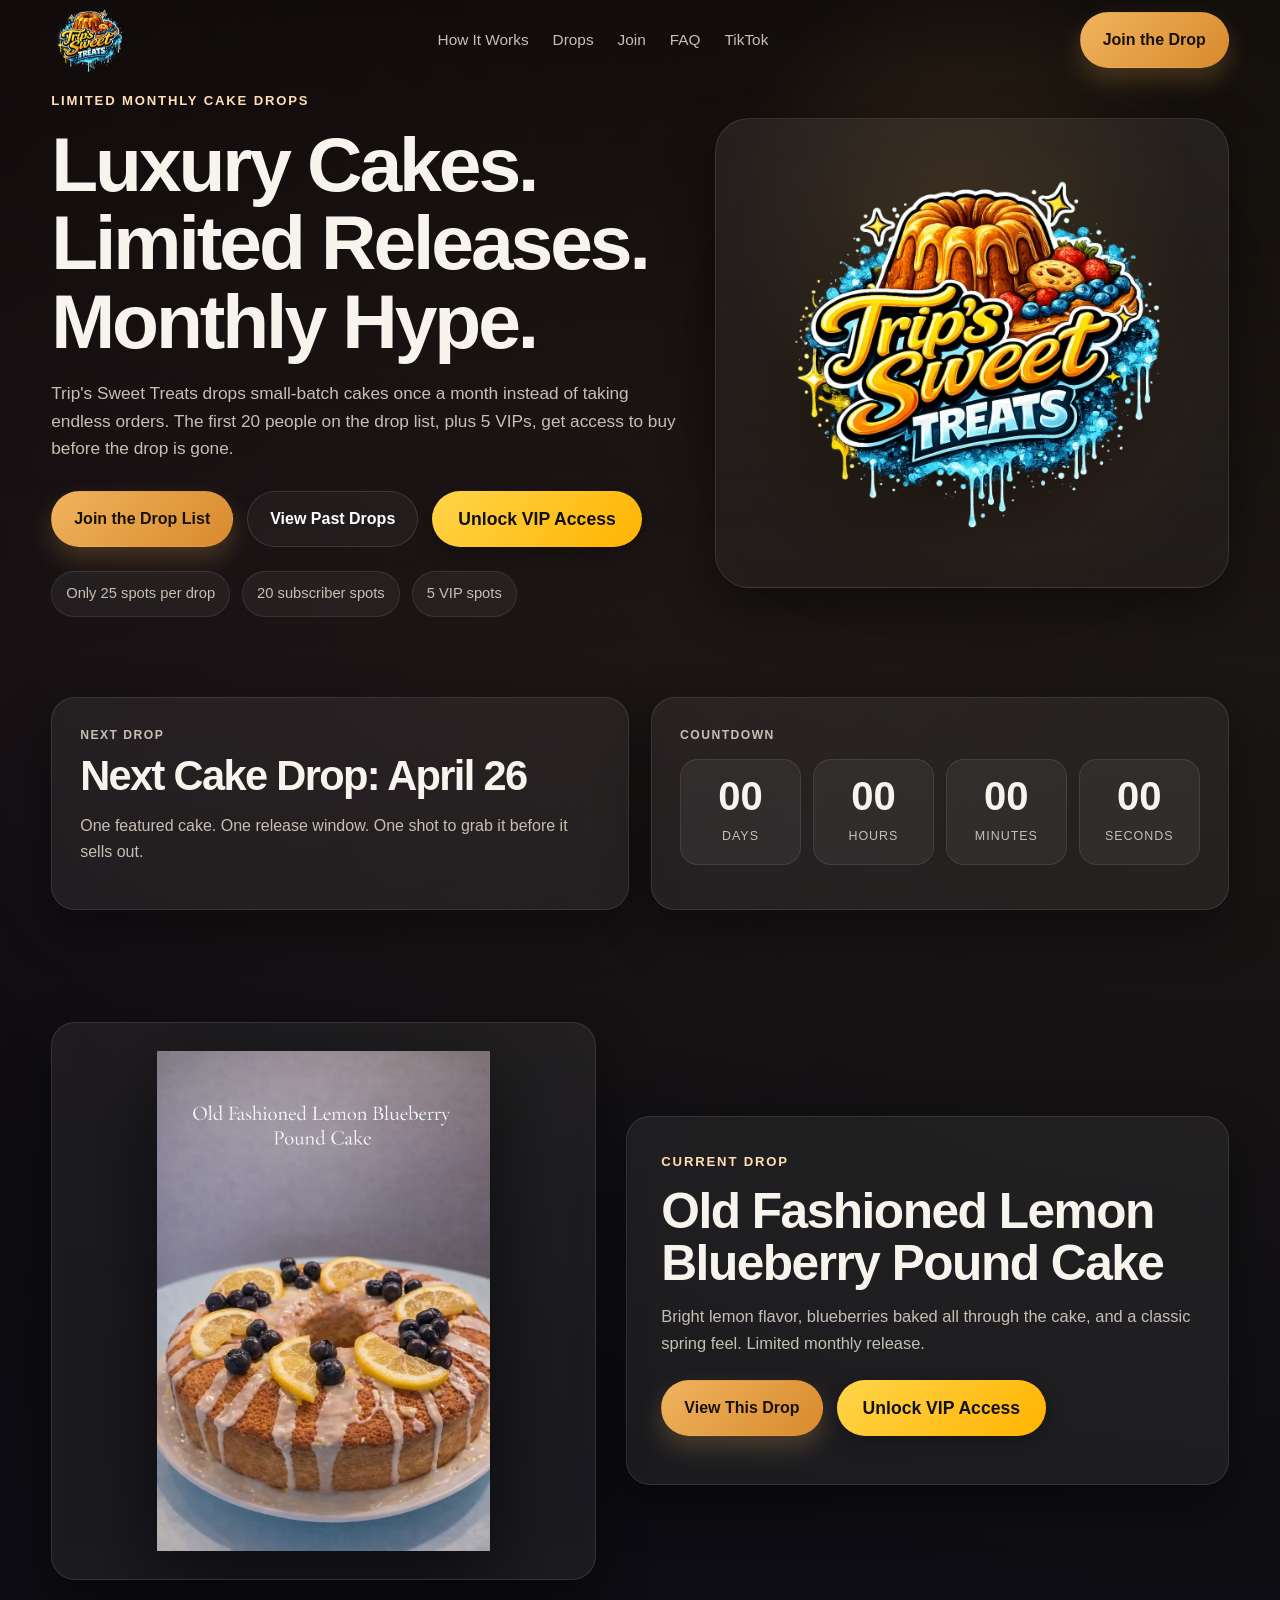
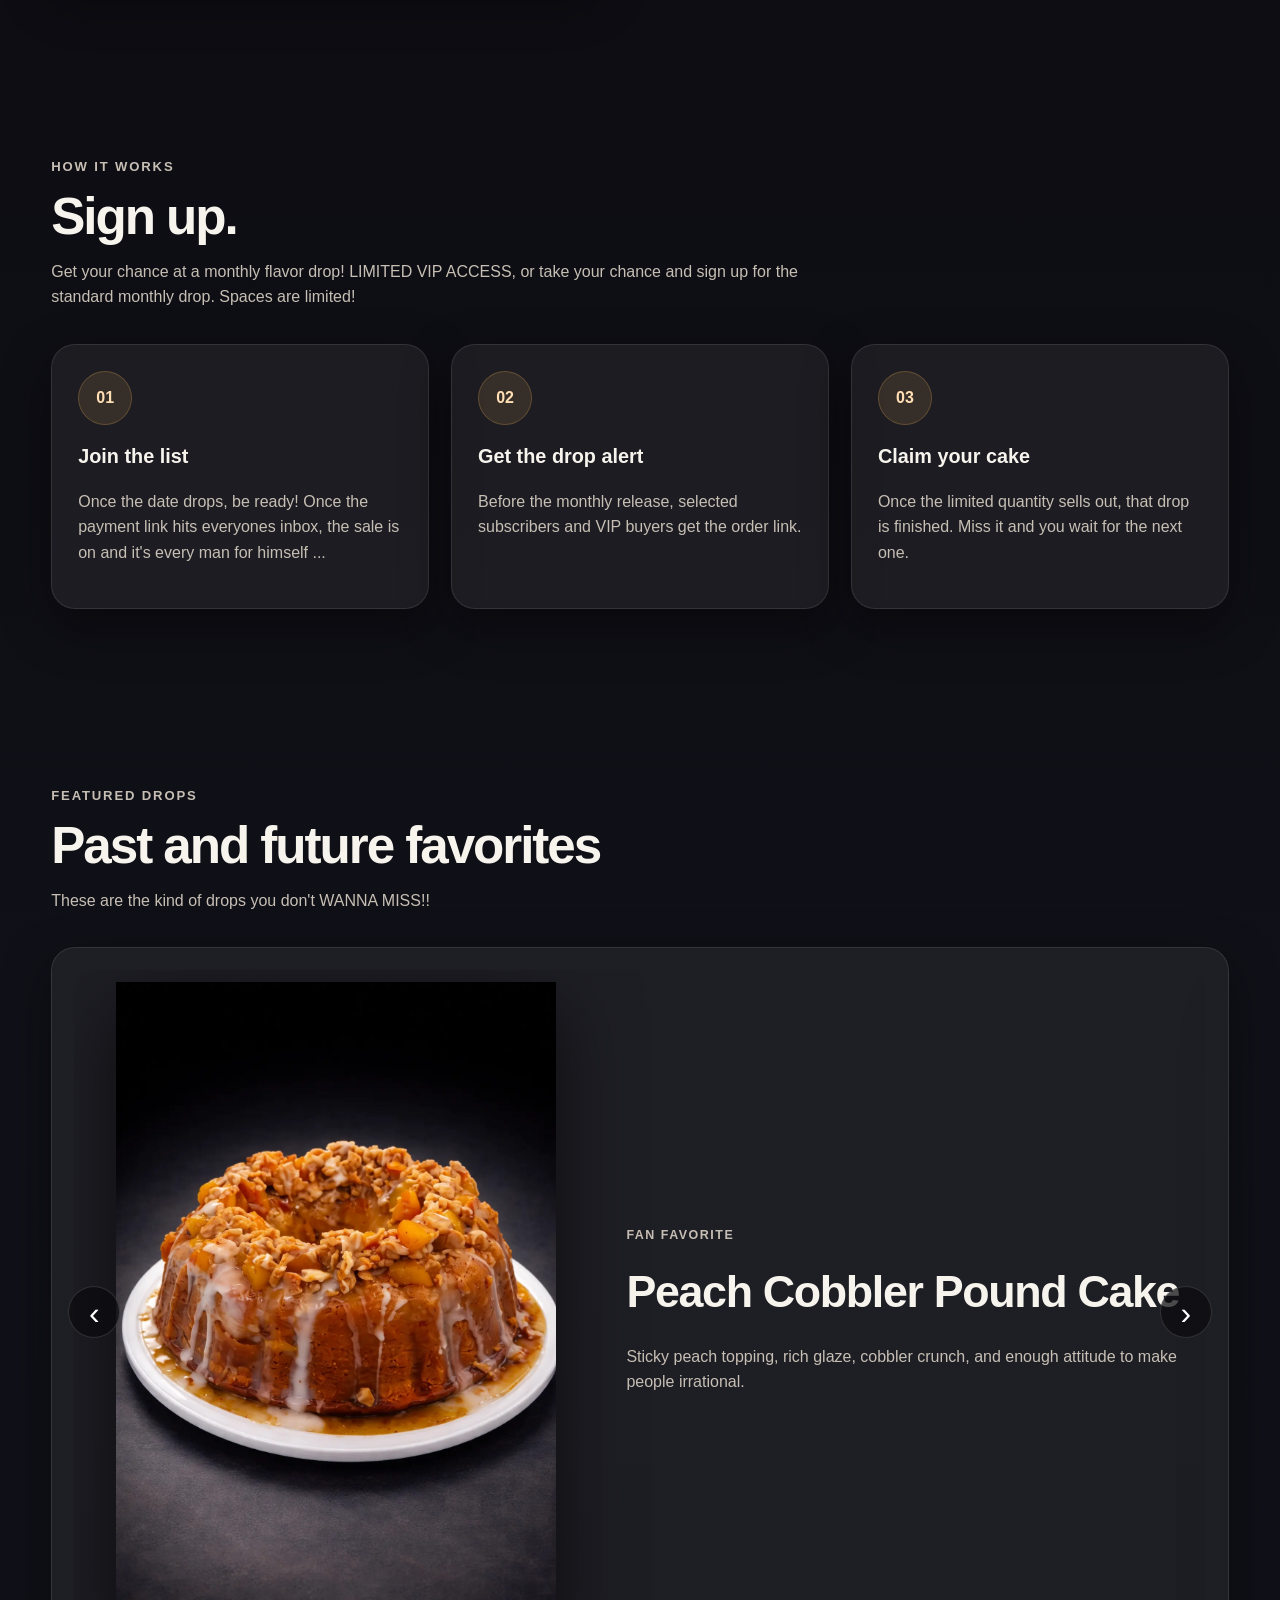
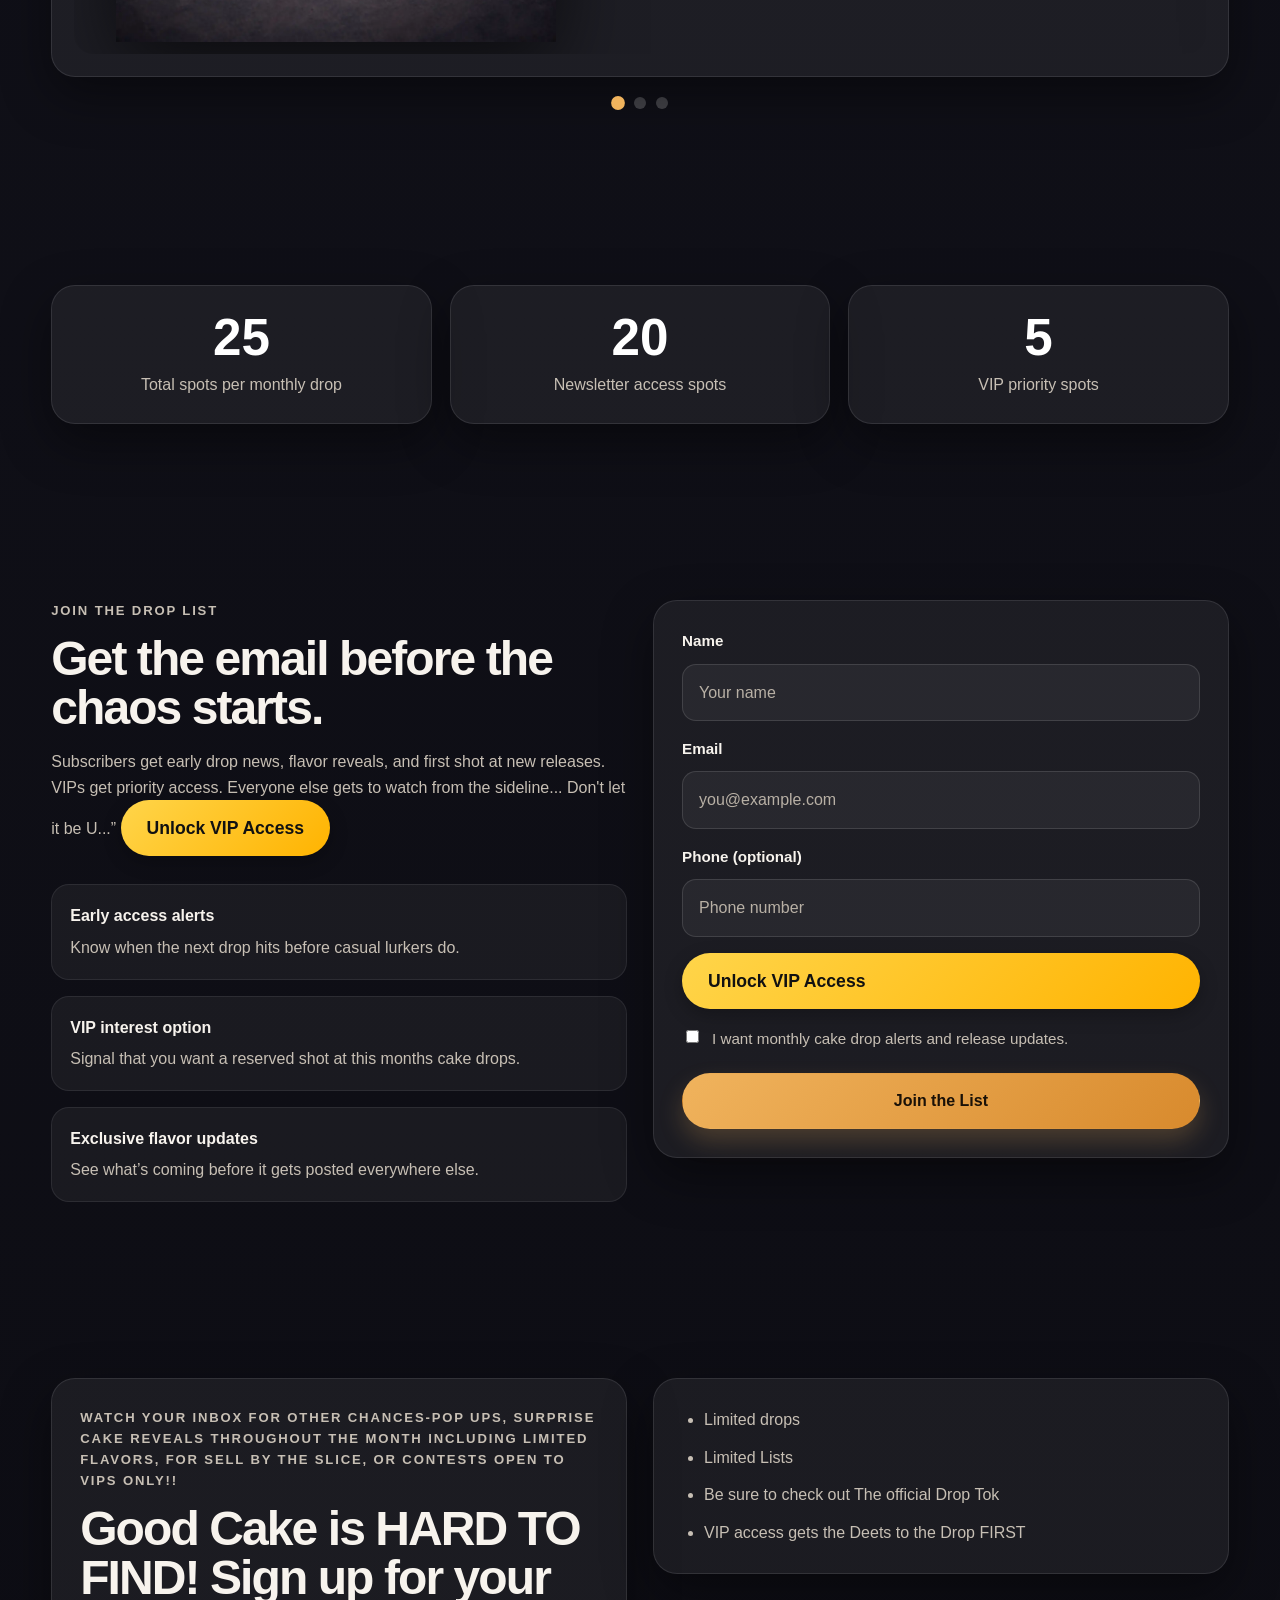
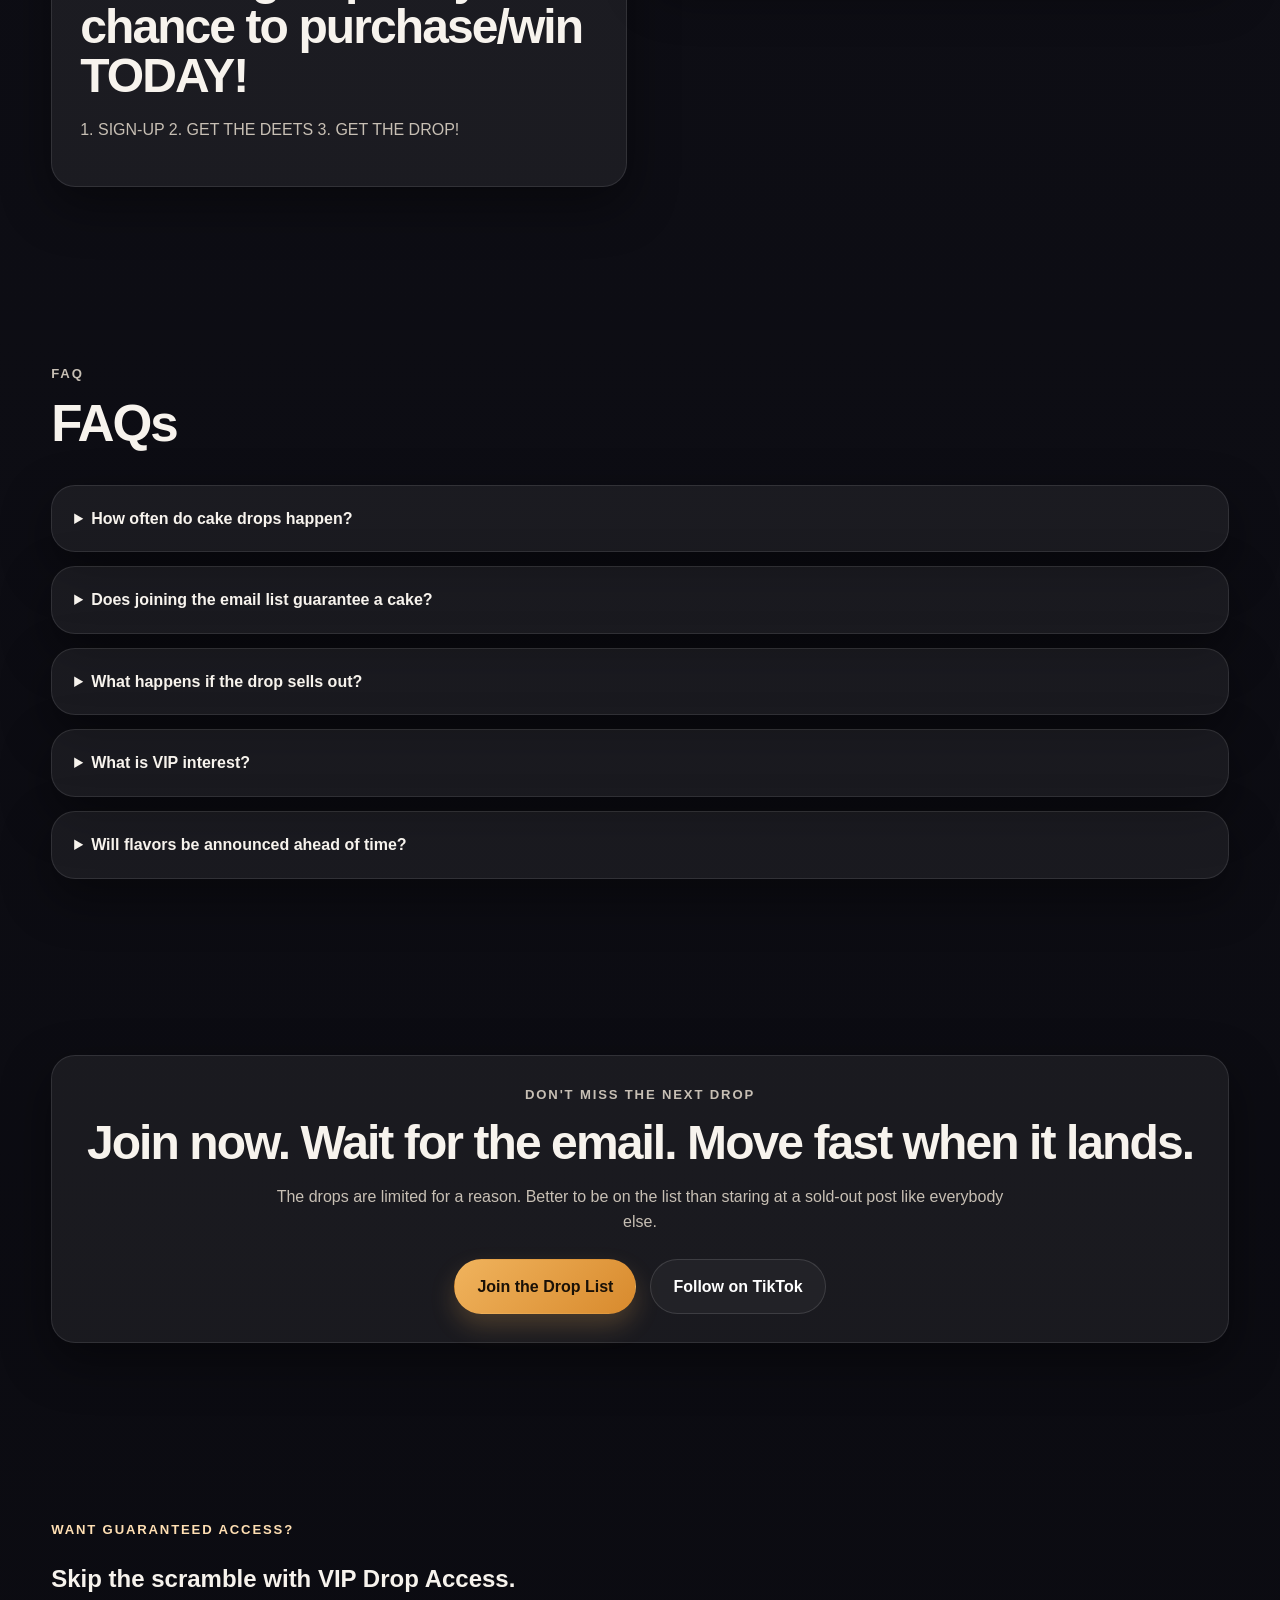
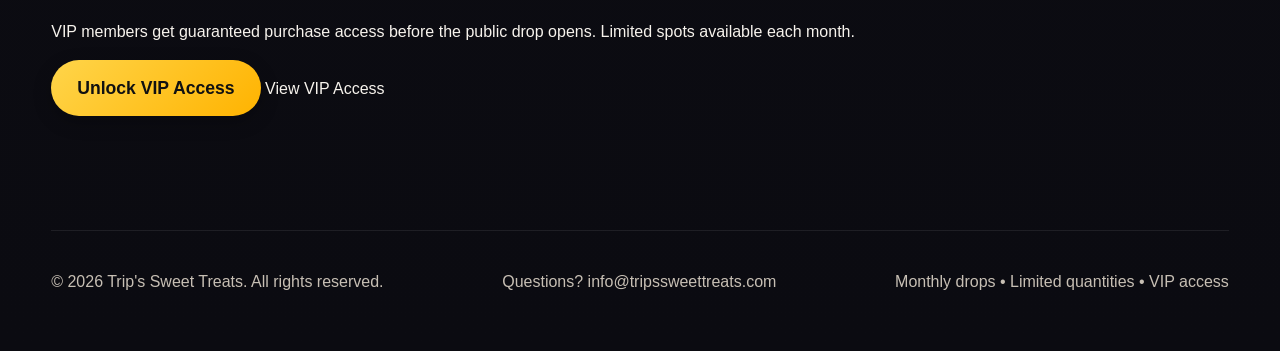
==== index.html @ 86f6afe8 "Fix MailerLite Universal comment formatting" ====
<!DOCTYPE html>
<html lang="en">
<head>
  <meta charset="UTF-8" />
  <meta name="viewport" content="width=device-width, initial-scale=1.0" />
  <title>Trip's Sweet Treats | Monthly Cake Drops</title>
  <meta
    name="description"
    content="Trip's Sweet Treats releases limited monthly cake drops. Join the list for early access, VIP priority, and exclusive cake releases." />
  <link rel="stylesheet" href="style.css" />


 <!-- MailerLite Universal -->
<script>
    (function(w,d,e,u,f,l,n){w[f]=w[f]||function(){(w[f].q=w[f].q||[])
    .push(arguments);},l=d.createElement(e),l.async=1,l.src=u,
    n=d.getElementsByTagName(e)[0],n.parentNode.insertBefore(l,n);})
    (window,document,'script','https://assets.mailerlite.com/js/universal.js','ml');
    ml('account', '2236682');
</script>
<!-- End MailerLite Universal --> 
</head>
<body>

  <header class="site-header">
    <div class="container nav-wrap">
      <a href="#" class="brand" aria-label="Trip's Sweet Treats Home">
        <img
          src="images/trips-sweet-treats-logo.webp"
          alt="Trip's Sweet Treats logo"
          class="brand-logo"
        />
      </a>

      <nav class="main-nav">
        <a href="#how-it-works">How It Works</a>
        <a href="#featured-drops">Drops</a>
        <a href="#join-drop">Join</a>
        <a href="#faq">FAQ</a>
        <a href="https://www.tiktok.com/" target="_blank" rel="noopener">TikTok</a>
      </nav>

      <a href="#join-drop" class="nav-cta">Join the Drop</a>
    </div>
  </header>

  <main>
    <section class="hero">
      <div class="hero-overlay"></div>
      <div class="container hero-grid">

        <div class="hero-content">
          <p class="eyebrow">Limited Monthly Cake Drops</p>
          <h1>Luxury Cakes.<br>Limited Releases.<br>Monthly Hype.</h1>
          <p class="hero-text">
            Trip's Sweet Treats drops small-batch cakes once a month instead of
            taking endless orders. The first 20 people on the drop list, plus 5 VIPs,
            get access to buy before the drop is gone.
          </p>

          <div class="hero-actions">
            <a href="#join-drop" class="btn btn-primary">Join the Drop List</a>
            <a href="#featured-drops" class="btn btn-secondary">View Past Drops</a>
            <a href="javascript:void(0)" 
             class="vip-btn ml-onclick-form"onclick="ml('show', 'tnzaLd', true)">Unlock VIP Access</a>
          </div>

          <div class="hero-badges">
            <span>Only 25 spots per drop</span>
            <span>20 subscriber spots</span>
            <span>5 VIP spots</span>
          </div>
        </div>

        <div class="hero-visual">
          <div class="hero-logo-card">
            <img
               src="images/trips-sweet-treats-logo-dark.webp"
               alt="Trip's Sweet Treats"
               class="hero-logo"
           />
          </div>
        </div>

      </div>
    </section>

    <section class="announcement">
      <div class="container announcement-grid">
        <div class="announcement-card">
          <p class="mini-label">Next Drop</p>
          <h2>Next Cake Drop: April 26</h2>
          <p>
            One featured cake. One release window. One shot to grab it before it sells out.
          </p>
        </div>

        <div class="announcement-card countdown-card">
          <p class="mini-label">Countdown</p>
          <div class="countdown" id="countdown">
            <div class="time-box">
              <strong id="days">00</strong>
              <span>Days</span>
            </div>
            <div class="time-box">
              <strong id="hours">00</strong>
              <span>Hours</span>
            </div>
            <div class="time-box">
              <strong id="minutes">00</strong>
              <span>Minutes</span>
            </div>
            <div class="time-box">
              <strong id="seconds">00</strong>
              <span>Seconds</span>
            </div>
          </div>
        </div>
      </div>
    </section>

 <section class="next-drop section" id="next-drop">
  <div class="container next-drop-grid">
    <div class="next-drop-image">
      <img
        src="images/lemon-blueberry-pound-cake.webp"
        alt="Old Fashioned Lemon Blueberry Pound Cake"
        class="next-drop-photo"
      />
    </div>

    <div class="next-drop-copy">
      <p class="eyebrow">Current Drop</p>
      <h2>Old Fashioned Lemon Blueberry Pound Cake</h2>
      <p class="next-drop-subtext">
        Bright lemon flavor, blueberries baked all through the cake, and a classic spring feel.
        Limited monthly release.
      </p>

      <div class="next-drop-actions">
        <a href="drop.html" class="btn btn-primary">View This Drop</a>
        <a href="javascript:void(0)"class="vip-btn ml-onclick-form"onclick="ml('show', 'tnzaLd', true)">Unlock VIP Access</a>
      </div>
    </div>
  </div>
 </section>
    
    <section class="how-it-works section" id="how-it-works">
      <div class="container">
        <div class="section-heading">
          <p class="eyebrow">How It Works</p>
          <h2>Sign up.</h2>
          <p>
            Get your chance at a monthly flavor drop! LIMITED VIP ACCESS, or take your chance and sign up for the standard monthly drop. Spaces are limited!
          </p>
        </div>

        <div class="steps-grid">
          <article class="step-card">
            <div class="step-number">01</div>
            <h3>Join the list</h3>
            <p>
              Once the date drops, be ready! Once the payment link hits everyones inbox, the sale is on and it's every man for himself ...
            </p>
          </article>

          <article class="step-card">
            <div class="step-number">02</div>
            <h3>Get the drop alert</h3>
            <p>
              Before the monthly release, selected subscribers and VIP buyers
              get the order link.
            </p>
          </article>

          <article class="step-card">
            <div class="step-number">03</div>
            <h3>Claim your cake</h3>
            <p>
              Once the limited quantity sells out, that drop is finished.
              Miss it and you wait for the next one.
            </p>
          </article>
        </div>
      </div>
    </section>
    
    <section class="featured-drops section" id="featured-drops">
      <div class="container">
        <div class="section-heading">
          <p class="eyebrow">Featured Drops</p>
          <h2>Past and future favorites</h2>
          <p>
            These are the kind of drops you don't WANNA MISS!!
          </p>
        </div>

        <div class="carousel-shell">
          <button class="carousel-btn prev" type="button" onclick="prevSlide()" aria-label="Previous slide">‹</button>

          <div class="carousel-window">
            <div class="carousel-track" id="carouselTrack">

              <article class="cake-slide active">
                <div class="cake-image-wrap">
                  <img
                    src="images/peach-cobbler-pound-cake.webp"
                    alt="Peach Cobbler Pound Cake"
                    loading="lazy"              
                  />
                </div>
                <div class="cake-copy">
                  <p class="cake-tag">Fan Favorite</p>
                  <h3>Peach Cobbler Pound Cake</h3>
                  <p>
                    Sticky peach topping, rich glaze, cobbler crunch, and enough attitude
                    to make people irrational.
                  </p>
                </div>
              </article>

              <article class="cake-slide">
                <div class="cake-image-wrap">
                  <img
                    src="images/strawberry-crunch-pound-cake.webp"
                    alt="Strawberry Crunch Pound Cake"
                    loading="lazy"
                  />
                </div>
                <div class="cake-copy">
                  <p class="cake-tag">Spring Drop</p>
                  <h3>Strawberry Crunch Pound Cake</h3>
                  <p>
                    Fresh strawberries, cream glaze, buttery cake, and that crunchy topping
                    people lose their minds over.
                  </p>
                </div>
              </article>

              <article class="cake-slide">
                <div class="cake-image-wrap">
                  <img
                    src="images/apple-caramel-pound-cake.webp"
                    alt="Apple Caramel Pound Cake"
                    loading="lazy" 
                  />
                </div>
                <div class="cake-copy">
                  <p class="cake-tag">Cold Weather Killer</p>
                  <h3>Apple Caramel Pound Cake</h3>
                  <p>
                    Deep caramel, soft apple topping, and old-school comfort dressed up
                    like it knows it tastes better 
                  </p>
                </div>
              </article>

            </div>
          </div>

          <button class="carousel-btn next" type="button" onclick="nextSlide()" aria-label="Next slide">›</button>
        </div>

        <div class="carousel-dots">
          <button class="dot active" onclick="goToSlide(0)" aria-label="Go to slide 1"></button>
          <button class="dot" onclick="goToSlide(1)" aria-label="Go to slide 2"></button>
          <button class="dot" onclick="goToSlide(2)" aria-label="Go to slide 3"></button>
        </div>
      </div>
    </section>

    <section class="stats section">
      <div class="container stats-grid">
        <div class="stat-card">
          <strong>25</strong>
          <span>Total spots per monthly drop</span>
        </div>
        <div class="stat-card">
          <strong>20</strong>
          <span>Newsletter access spots</span>
        </div>
        <div class="stat-card">
          <strong>5</strong>
          <span>VIP priority spots</span>
        </div>
      </div>
    </section>

    <section class="join-drop section" id="join-drop">
      <div class="container join-grid">

        <div class="join-copy">
          <p class="eyebrow">Join the Drop List</p>
          <h2>Get the email before the chaos starts.</h2>
          <p>
            Subscribers get early drop news, flavor reveals, and first shot at new releases.
            VIPs get priority access. Everyone else gets to watch from the sideline... Don't let it be U...”
            <a href="javascript:void(0)"class="vip-btn ml-onclick-form"onclick="ml('show', 'tnzaLd', true)">Unlock VIP Access</a>
          </p>

          <div class="join-points">
            <div class="join-point">
              <strong>Early access alerts</strong>
              <p>Know when the next drop hits before casual lurkers do.</p>
            </div>
            <div class="join-point">
              <strong>VIP interest option</strong>
              <p>Signal that you want a reserved shot at this months cake drops.</p>
            </div>
            <div class="join-point">
              <strong>Exclusive flavor updates</strong>
              <p>See what’s coming before it gets posted everywhere else.</p>
            </div>
          </div>
        </div>

        <div class="join-form-card">
          <form action="https://formsubmit.co/info@tripssweettreats.com" method="POST" class="drop-form">
            <input type="hidden" name="_subject" value="Trip's Sweet Treats Drop Signup" />
            <input type="hidden" name="_captcha" value="false" />
            <input type="hidden" name="_template" value="table" />
            <input type="hidden" name="_next" value="https://tripssweettreats.com/thank-you.html" />
            <input type="hidden" name="_url" value="https://tripssweettreats.com/" />
            <input type="hidden" name="_next" value="https://tripssweettreats.com/thank-you.html">
            
            <label for="name">Name</label>
            <input id="name" type="text" name="name" placeholder="Your name" required />

            <label for="email">Email</label>
            <input id="email" type="email" name="email" placeholder="you@example.com" required />

            <label for="phone">Phone (optional)</label>
            <input id="phone" type="tel" name="phone" placeholder="Phone number" />
            <a href="javascript:void(0)"class="vip-btn ml-onclick-form"onclick="ml('show', 'tnzaLd', true)">Unlock VIP Access</a>
            <label class="checkbox-wrap">
              <input type="checkbox" name="opt_in" value="Yes" required />
              <span>I want monthly cake drop alerts and release updates.</span>
            </label>

            <button type="submit" class="btn btn-primary btn-full">Join the List</button>
          </form>
        </div>

      </div>
    </section>

    <section class="social-proof section">
      <div class="container proof-grid">
        <div class="proof-card">
          <p class="eyebrow">Watch your inbox for OTHER chances-Pop ups, surprise cake reveals throughout the month including LIMITED FLAVORS, for sell BY THE SLICE, OR contests open to VIPs ONLY!!</p>
          <h2>Good Cake is HARD TO FIND! Sign up for your chance to purchase/win TODAY!</h2>
          <p>
            1. SIGN-UP 2. GET THE DEETS 3. GET THE DROP!
          </p>
        </div>

        <div class="proof-card">
          <ul class="proof-list">
            <li>Limited drops </li>
            <li>Limited Lists</li>
            <li>Be sure to check out The official Drop Tok</li>
            <li>VIP access gets the Deets to the Drop FIRST</li>
          </ul>
        </div>
      </div>
    </section>

    <section class="faq section" id="faq">
      <div class="container">
        <div class="section-heading">
          <p class="eyebrow">FAQ</p>
          <h2>FAQs</h2>
        </div>

        <div class="faq-list">
          <details>
            <summary>How often do cake drops happen?</summary>
            <p>Right now, Trip's Sweet Treats drops cakes once a month.</p>
          </details>

          <details>
            <summary>Does joining the email list guarantee a cake?</summary>
            <p>No. It gives you a chance at drop access. VIP buyers get reserved priority spots.</p>
          </details>

          <details>
            <summary>What happens if the drop sells out?</summary>
            <p>It’s over. You stay on the list and wait for the next release.</p>
          </details>

          <details>
            <summary>What is VIP interest?</summary>
            <p>It tells the brand you want priority access when VIP spots are assigned.</p>
          </details>

          <details>
            <summary>Will flavors be announced ahead of time?</summary>
            <p>Usually yes. Subscribers and VIP buyers get the updates first.</p>
          </details>
        </div>
      </div>
    </section>

    <section class="final-cta section">
      <div class="container final-cta-card">
        <p class="eyebrow">Don't Miss the Next Drop</p>
        <h2>Join now. Wait for the email. Move fast when it lands.</h2>
        <p>
          The drops are limited for a reason. Better to be on the list than staring at a sold-out post
          like everybody else.
        </p>

        <div class="final-actions">
          <a href="#join-drop" class="btn btn-primary">Join the Drop List</a>
          <a href="https://www.tiktok.com/" target="_blank" rel="noopener" class="btn btn-secondary">Follow on TikTok</a>
        </div>
      </div>
    </section>

    <section class="vip-teaser section">
  <div class="container">
    <div class="vip-teaser-box">
      <p class="eyebrow">Want Guaranteed Access?</p>
      <h2>Skip the scramble with VIP Drop Access.</h2>
      <p>
        VIP members get guaranteed purchase access before the public drop opens.
        Limited spots available each month.
      </p>
       <a href="javascript:void(0)"class="vip-btn ml-onclick-form"onclick="ml('show', 'tnzaLd', true)">Unlock VIP Access</a> View VIP Access</a>
    </div>
  </div>
</section>
  </main>

  <footer class="site-footer">
    <div class="container footer-wrap">
      <p>© 2026 Trip's Sweet Treats. All rights reserved.</p>
      <p>Questions? <a href="mailto:info@tripssweettreats.com">info@tripssweettreats.com</a></p>
      <p>Monthly drops • Limited quantities • VIP access</p>
    </div>
  </footer>

  <script>
    const targetDate = new Date("2026-04-26T19:00:00").getTime();

    function updateCountdown() {
      const now = new Date().getTime();
      const distance = targetDate - now;

      if (distance <= 0) {
        document.getElementById("days").textContent = "00";
        document.getElementById("hours").textContent = "00";
        document.getElementById("minutes").textContent = "00";
        document.getElementById("seconds").textContent = "00";
        return;
      }

      const days = Math.floor(distance / (1000 * 60 * 60 * 24));
      const hours = Math.floor((distance / (1000 * 60 * 60)) % 24);
      const minutes = Math.floor((distance / (1000 * 60)) % 60);
      const seconds = Math.floor((distance / 1000) % 60);

      document.getElementById("days").textContent = String(days).padStart(2, "0");
      document.getElementById("hours").textContent = String(hours).padStart(2, "0");
      document.getElementById("minutes").textContent = String(minutes).padStart(2, "0");
      document.getElementById("seconds").textContent = String(seconds).padStart(2, "0");
    }

    updateCountdown();
    setInterval(updateCountdown, 1000);

    let currentSlide = 0;
    const track = document.getElementById("carouselTrack");
    const slides = document.querySelectorAll(".cake-slide");
    const dots = document.querySelectorAll(".dot");

    function updateCarousel() {
      track.style.transform = `translateX(-${currentSlide * 100}%)`;

      slides.forEach((slide, index) => {
        slide.classList.toggle("active", index === currentSlide);
      });

      dots.forEach((dot, index) => {
        dot.classList.toggle("active", index === currentSlide);
      });
    }

    function nextSlide() {
      currentSlide = (currentSlide + 1) % slides.length;
      updateCarousel();
    }

    function prevSlide() {
      currentSlide = (currentSlide - 1 + slides.length) % slides.length;
      updateCarousel();
    }

    function goToSlide(index) {
      currentSlide = index;
      updateCarousel();
    }

    setInterval(nextSlide, 5000);
  </script>

</body>
</html>
---- style.css ----
:root {
  --bg: #0a0a0d;
  --bg-2: #12121a;
  --bg-3: #171722;
  --card: rgba(255, 255, 255, 0.06);
  --card-strong: rgba(255, 255, 255, 0.08);
  --border: rgba(255, 255, 255, 0.1);
  --text: #f7f3ed;
  --muted: #c7bfb4;
  --accent: #f0b35d;
  --accent-2: #ffdfb3;
  --accent-3: #ff7b89;
  --shadow: 0 18px 50px rgba(0, 0, 0, 0.42);
  --radius: 24px;
  --radius-sm: 18px;
  --max-width: 1180px;
  --transition: 0.28s ease;
}

* {
  box-sizing: border-box;
}

html {
  scroll-behavior: smooth;
}

body {
  margin: 0;
  font-family: Arial, Helvetica, sans-serif;
  color: var(--text);
  background:
    radial-gradient(circle at top right, rgba(240, 179, 93, 0.12), transparent 24%),
    radial-gradient(circle at top left, rgba(255, 123, 137, 0.08), transparent 20%),
    linear-gradient(180deg, #08080b 0%, #101018 40%, #0b0b11 100%);
  line-height: 1.6;
}

img {
  max-width: 100%;
  display: block;
  image-rendering: auto;
  backface-visibility: hidden;
}

a {
  text-decoration: none;
  color: inherit;
}

button,
input,
select {
  font: inherit;
}

.container {
  width: min(92%, var(--max-width));
  margin: 0 auto;
}

.section {
  padding: 88px 0;
}

.site-header {
  position: absolute;
  top: 0;
  left: 0;
  width: 100%;
  z-index: 1000;
  background: transparent;
  border: none;
  backdrop-filter: none;
}

.nav-wrap {
  height: 80px;        /* fixed height */
  display: flex;
  align-items: center;
  justify-content: space-between;
}


.brand-logo {
  max-height: 75px;   /* key fix */
  width: auto;
  height: auto;
  display: block;
  object-fit: contain;
}

.brand {
  display: flex;
  align-items: center;
  overflow: hidden;   /* prevents logo from spilling down */
}

.brand img {
  height: auto !important;
}
.main-nav {
  display: flex;
  align-items: center;
  gap: 24px;
}

.main-nav a {
  color: var(--muted);
  font-size: 0.96rem;
  transition: var(--transition);
}

.main-nav a:hover {
  color: #fff;
}

.nav-cta,
.btn {
  display: inline-flex;
  align-items: center;
  justify-content: center;
  padding: 14px 22px;
  border-radius: 999px;
  font-weight: 700;
  transition: var(--transition);
  border: 1px solid transparent;
  cursor: pointer;
}

.nav-cta,
.btn-primary {
  background: linear-gradient(135deg, #f0b35d 0%, #d88a2d 100%);
  color: #1a1107;
  box-shadow: 0 12px 24px rgba(240, 179, 93, 0.22);
}

.nav-cta:hover,
.btn-primary:hover {
  transform: translateY(-2px);
  box-shadow: 0 16px 32px rgba(240, 179, 93, 0.28);
}

.btn-secondary {
  background: rgba(255, 255, 255, 0.04);
  color: #fff;
  border-color: rgba(255, 255, 255, 0.12);
}

.btn-secondary:hover {
  background: rgba(255, 255, 255, 0.08);
}

.btn-full {
  width: 100%;
}

.hero {
  padding-top: 140px;
}

.hero::before {
  content: "";
  position: absolute;
  inset: 0;
  background: linear-gradient(to bottom, rgba(0,0,0,0.5), transparent);
  z-index: 0;
}

.hero > * {
  position: relative;
  z-index: 1;
}


.hero {
  position: relative;
  padding: 90px 0 70px;
  overflow: hidden;
}

.hero-overlay {
  position: absolute;
  inset: 0;
  background:
    radial-gradient(circle at 75% 30%, rgba(240, 179, 93, 0.12), transparent 22%),
    radial-gradient(circle at 80% 60%, rgba(255, 123, 137, 0.08), transparent 18%);
  pointer-events: none;
}

.hero-grid {
  position: relative;
  z-index: 1;
  display: grid;
  grid-template-columns: 1.1fr 0.9fr;
  gap: 36px;
  align-items: center;
}

.eyebrow {
  margin: 0 0 14px;
  color: var(--accent-2);
  text-transform: uppercase;
  letter-spacing: 0.14em;
  font-size: 0.82rem;
  font-weight: 800;
}

.hero h1,
.section-heading h2,
.announcement-card h2,
.join-copy h2,
.final-cta-card h2,
.proof-card h2 {
  margin: 0;
  line-height: 1.02;
  letter-spacing: -0.04em;
}

.hero h1 {
  font-size: clamp(2.8rem, 6vw, 5.4rem);
  margin-bottom: 20px;
}

.hero-text,
.section-heading p,
.announcement-card p,
.join-copy p,
.proof-card p,
.final-cta-card p,
.cake-copy p,
.step-card p {
  color: var(--muted);
}

.hero-text {
  max-width: 650px;
  font-size: 1.08rem;
  margin-bottom: 28px;
}

.hero-actions,
.final-actions {
  display: flex;
  gap: 14px;
  flex-wrap: wrap;
}

.hero-badges {
  display: flex;
  flex-wrap: wrap;
  gap: 12px;
  margin-top: 24px;
}

.hero-badges span {
  background: rgba(255, 255, 255, 0.05);
  color: var(--muted);
  border: 1px solid rgba(255, 255, 255, 0.09);
  border-radius: 999px;
  padding: 10px 14px;
  font-size: 0.92rem;
}

.hero-visual {
  display: flex;
  justify-content: center;
}

.hero-logo-card {
  width: 100%;
  max-width: 520px;
  padding: 24px;
  border-radius: 34px;
  background: linear-gradient(180deg, rgba(255, 255, 255, 0.07), rgba(255, 255, 255, 0.03));
  border: 1px solid var(--border);
  box-shadow: var(--shadow);
}

.hero-logo {
  display: block;
  width: 100%;
  max-width: 420px;
  height: auto;
  object-fit: contain;
  margin: 0 auto;
  filter:
    drop-shadow(0 24px 55px rgba(0, 0, 0, 0.85))
    drop-shadow(0 0 24px rgba(240, 179, 93, 0.15));
}

.announcement {
  padding: 10px 0 24px;
}

.announcement-grid {
  display: grid;
  grid-template-columns: 1fr 1fr;
  gap: 22px;
}

.announcement-card,
.step-card,
.stat-card,
.join-form-card,
.proof-card,
.final-cta-card,
.carousel-shell,
.faq-list details {
  background: var(--card);
  border: 1px solid var(--border);
  border-radius: var(--radius);
  box-shadow: var(--shadow);
}

.announcement-card,
.join-form-card,
.proof-card,
.final-cta-card {
  padding: 28px;
}

.mini-label {
  margin: 0 0 10px;
  color: var(--accent-2);
  text-transform: uppercase;
  letter-spacing: 0.12em;
  font-size: 0.76rem;
  font-weight: 800;
}

.announcement-card h2 {
  font-size: clamp(1.7rem, 4vw, 2.6rem);
  margin-bottom: 10px;
}

.countdown {
  display: grid;
  grid-template-columns: repeat(4, 1fr);
  gap: 12px;
  margin-top: 14px;
}

.time-box {
  background: rgba(255, 255, 255, 0.05);
  border: 1px solid rgba(255, 255, 255, 0.09);
  border-radius: 18px;
  padding: 16px 12px;
  text-align: center;
}

.time-box strong {
  display: block;
  font-size: clamp(1.6rem, 4vw, 2.5rem);
  line-height: 1;
  margin-bottom: 6px;
}

.time-box span {
  color: var(--muted);
  text-transform: uppercase;
  font-size: 0.78rem;
  letter-spacing: 0.08em;
}

.section-heading {
  max-width: 760px;
  margin-bottom: 34px;
}

.section-heading h2 {
  font-size: clamp(2rem, 4vw, 3.2rem);
  margin-bottom: 14px;
}

.steps-grid {
  display: grid;
  grid-template-columns: repeat(3, 1fr);
  gap: 22px;
}

.step-card {
  padding: 26px;
}

.step-number {
  width: 54px;
  height: 54px;
  border-radius: 50%;
  display: grid;
  place-items: center;
  background: rgba(240, 179, 93, 0.12);
  color: var(--accent-2);
  border: 1px solid rgba(240, 179, 93, 0.24);
  font-weight: 800;
  margin-bottom: 16px;
}

.step-card h3 {
  margin: 0 0 10px;
  font-size: 1.24rem;
}

.carousel-shell {
  position: relative;
  overflow: hidden;
  padding: 22px;
}

.carousel-window {
  overflow: hidden;
  border-radius: 20px;
}

.carousel-track {
  display: flex;
  transition: transform 0.45s ease;
}

.cake-slide {
  min-width: 100%;
  display: grid;
  grid-template-columns: 0.95fr 1.05fr;
  gap: 28px;
  align-items: center;
  opacity: 0.55;
  transform: scale(0.98);
  transition: var(--transition);
}

.cake-slide.active {
  opacity: 1;
  transform: scale(1);
}

.cake-image-wrap {
  padding: 12px;
}

.cake-image-wrap img {
  display: block;
  width: 100%;
  max-width: 440px;
  height: auto;
  margin: 0 auto;
  object-fit: contain;
  filter: drop-shadow(0 24px 40px rgba(0, 0, 0, 0.6));
}

.cake-copy h3 {
  margin: 0 0 12px;
  font-size: clamp(1.8rem, 4vw, 2.8rem);
  letter-spacing: -0.03em;
}

.cake-tag {
  color: var(--accent-2);
  text-transform: uppercase;
  letter-spacing: 0.12em;
  font-size: 0.78rem;
  font-weight: 800;
  margin-bottom: 10px;
}

.carousel-btn {
  position: absolute;
  top: 50%;
  transform: translateY(-50%);
  width: 52px;
  height: 52px;
  border-radius: 50%;
  border: 1px solid rgba(255, 255, 255, 0.14);
  background: rgba(10, 10, 15, 0.72);
  color: #fff;
  font-size: 2rem;
  cursor: pointer;
  transition: var(--transition);
  z-index: 2;
}

.carousel-btn:hover {
  background: rgba(255, 255, 255, 0.1);
}

.carousel-btn.prev {
  left: 16px;
}

.carousel-btn.next {
  right: 16px;
}

.carousel-dots {
  display: flex;
  justify-content: center;
  gap: 10px;
  margin-top: 20px;
}

.dot {
  width: 12px;
  height: 12px;
  border: 0;
  border-radius: 50%;
  background: rgba(255, 255, 255, 0.22);
  cursor: pointer;
  transition: var(--transition);
}

.dot.active {
  background: var(--accent);
  transform: scale(1.15);
}

.stats-grid {
  display: grid;
  grid-template-columns: repeat(3, 1fr);
  gap: 18px;
}

.stat-card {
  padding: 26px;
  text-align: center;
}

.stat-card strong {
  display: block;
  font-size: clamp(2.2rem, 5vw, 3.2rem);
  line-height: 1;
  margin-bottom: 8px;
  color: #fff;
}

.stat-card span {
  color: var(--muted);
}

.join-grid,
.proof-grid {
  display: grid;
  grid-template-columns: 1fr 1fr;
  gap: 26px;
  align-items: start;
}

.join-copy h2,
.proof-card h2,
.final-cta-card h2 {
  font-size: clamp(2rem, 4vw, 3rem);
  margin-bottom: 14px;
}

.join-points {
  display: grid;
  gap: 16px;
  margin-top: 28px;
}

.join-point {
  background: rgba(255, 255, 255, 0.05);
  border: 1px solid rgba(255, 255, 255, 0.08);
  border-radius: 18px;
  padding: 18px;
}

.join-point strong {
  display: block;
  margin-bottom: 6px;
}

.join-point p {
  margin: 0;
}

.drop-form {
  display: grid;
  gap: 10px;
}

.drop-form label {
  font-weight: 700;
  font-size: 0.95rem;
}

.drop-form input,
.drop-form select {
  width: 100%;
  padding: 15px 16px;
  border-radius: 14px;
  border: 1px solid rgba(255, 255, 255, 0.12);
  background: rgba(255, 255, 255, 0.05);
  color: #fff;
  outline: none;
  margin-bottom: 6px;
}

.drop-form input::placeholder {
  color: #b8b0a5;
}

.checkbox-wrap {
  display: flex;
  align-items: flex-start;
  gap: 10px;
  margin: 8px 0 12px;
  color: var(--muted);
  font-weight: 400 !important;
}

.checkbox-wrap input {
  width: auto;
  margin-top: 3px;
}

.proof-list {
  margin: 0;
  padding-left: 22px;
  color: var(--muted);
}

.proof-list li + li {
  margin-top: 12px;
}

.faq-list {
  display: grid;
  gap: 14px;
}

.faq-list details {
  padding: 20px 22px;
}

.faq-list summary {
  cursor: pointer;
  font-weight: 800;
}

.faq-list p {
  margin: 12px 0 0;
  color: var(--muted);
}

.final-cta-card {
  text-align: center;
}

.final-cta-card p {
  max-width: 760px;
  margin-left: auto;
  margin-right: auto;
}

.final-actions {
  justify-content: center;
  margin-top: 24px;
}

.site-footer {
  padding: 26px 0 40px;
  color: var(--muted);
}

.footer-wrap {
  display: flex;
  justify-content: space-between;
  gap: 16px;
  flex-wrap: wrap;
  border-top: 1px solid rgba(255, 255, 255, 0.08);
  padding-top: 22px;
}

@media (max-width: 1100px) {
  .hero-grid,
  .join-grid,
  .proof-grid,
  .cake-slide,
  .announcement-grid,
  .steps-grid,
  .stats-grid {
    grid-template-columns: 1fr;
  }

  .hero-visual {
    order: -1;
  }

  .cake-slide {
    gap: 10px;
  }
}

@media (max-width: 860px) {
  .nav-wrap {
    flex-wrap: wrap;
    justify-content: center;
    padding: 14px 0;
  }

  .main-nav {
    flex-wrap: wrap;
    justify-content: center;
    gap: 14px 18px;
  }

  .countdown {
    grid-template-columns: repeat(2, 1fr);
  }

  .carousel-btn {
    width: 44px;
    height: 44px;
    font-size: 1.6rem;
  }
}

@media (max-width: 640px) {
  .section {
    padding: 66px 0;
  }

  .hero {
    padding: 65px 0 48px;
  }

  .brand-logo {
    width: 86px;
  }

  .nav-cta {
    width: 100%;
    justify-content: center;
  }

  .hero-actions,
  .final-actions {
    flex-direction: column;
  }

  .btn,
  .nav-cta {
    width: 100%;
  }

  .hero-badges {
    flex-direction: column;
  }

  .carousel-shell {
    padding: 18px 12px 22px;
  }

  .carousel-btn.prev {
    left: 8px;
  }

  .carousel-btn.next {
    right: 8px;
  }

  .cake-copy {
    text-align: center;
  }

  .vip-box {
  display: grid;
  grid-template-columns: 1.15fr 0.85fr;
  gap: 26px;
  align-items: stretch;
}

.vip-copy,
.vip-card {
  background: var(--card);
  border: 1px solid var(--border);
  border-radius: var(--radius);
  box-shadow: var(--shadow);
}

.vip-copy {
  padding: 32px;
}

.vip-copy h2 {
  margin: 0 0 14px;
  font-size: clamp(2rem, 4vw, 3rem);
  line-height: 1.05;
  letter-spacing: -0.03em;
}

.vip-intro {
  margin: 0;
  color: var(--muted);
  max-width: 700px;
}

.vip-features {
  display: grid;
  gap: 16px;
  margin-top: 26px;
}

.vip-feature {
  background: rgba(255, 255, 255, 0.05);
  border: 1px solid rgba(255, 255, 255, 0.08);
  border-radius: 18px;
  padding: 18px;
}

.vip-feature strong {
  display: block;
  margin-bottom: 6px;
  font-size: 1rem;
}

.vip-feature p {
  margin: 0;
  color: var(--muted);
}

.vip-card {
  padding: 28px;
}

.vip-card h3 {
  margin: 0 0 10px;
  font-size: 1.8rem;
}

.vip-price {
  font-size: 2.8rem;
  font-weight: 800;
  line-height: 1;
  margin-bottom: 18px;
  color: var(--accent-2);
}

.vip-list {
  margin: 0 0 22px;
  padding-left: 20px;
  color: var(--muted);
}

.vip-list li + li {
  margin-top: 10px;
}

.vip-note {
  margin-top: 16px;
  font-size: 0.95rem;
  color: var(--muted);
  line-height: 1.55;
}

.vip-note-small {
  font-size: 0.88rem;
  opacity: 0.92;
}

@media (max-width: 980px) {
  .vip-box {
    grid-template-columns: 1fr;
  }
}

/* ===== HERO RESET (kills old junk) ===== */
.hero-overlay,
.hero-card,
.hero-badge {
  display: none !important;
}

.hero p,
.hero h1 {
  all: unset;
}

/* ===== HERO SECTION ===== */
.hero {
  position: relative;
  padding: 190px 0 80px;
  overflow: hidden;
}

/* Layout */
.hero-grid {
  display: grid;
  grid-template-columns: 1.1fr 0.9fr;
  gap: 40px;
  align-items: center;
}

/* Left side */
.hero-content {
  max-width: 650px;
}

/* Eyebrow */
.eyebrow {
  color: var(--accent-2);
  text-transform: uppercase;
  letter-spacing: 0.12em;
  font-size: 0.85rem;
  font-weight: 800;
  margin-bottom: 14px;
  display: block;
}

/* Headline */
.hero h1 {
  display: block;
  font-size: clamp(3rem, 6vw, 5.5rem);
  line-height: 0.95;
  letter-spacing: -0.04em;
  margin-bottom: 20px;
}

/* Sub text */
.hero-text {
  font-size: 1.1rem;
  color: var(--muted);
  margin-bottom: 28px;
}

/* Buttons */
.hero-actions {
  display: flex;
  gap: 14px;
  flex-wrap: wrap;
  margin-bottom: 24px;
}

/* Badges */
.hero-badges {
  display: flex;
  gap: 12px;
  flex-wrap: wrap;
}

.hero-badges span {
  background: rgba(255,255,255,0.05);
  border: 1px solid rgba(255,255,255,0.1);
  padding: 10px 14px;
  border-radius: 999px;
  font-size: 0.9rem;
  color: var(--muted);
}

/* Right side */
.hero-visual {
  display: flex;
  justify-content: center;
}

/* Logo container */
.hero-logo-card {
  width: 100%;
  max-width: 520px;
  padding: 30px;
  border-radius: 32px;
  background: linear-gradient(
    180deg,
    rgba(255,255,255,0.08),
    rgba(255,255,255,0.03)
  );
  border: 1px solid var(--border);
  box-shadow: var(--shadow);
  display: flex;
  align-items: center;
  justify-content: center;
}

/* Logo image */
.hero-logo {
  max-width: 420px;
  width: 100%;
  height: auto;
  display: block;
  object-fit: contain;
  filter:
    drop-shadow(0 30px 60px rgba(0,0,0,0.8))
    drop-shadow(0 0 25px rgba(240,179,93,0.2));
}

/* Background glow */
.hero::after {
  content: "";
  position: absolute;
  inset: 0;
  background:
    radial-gradient(circle at 70% 30%, rgba(240,179,93,0.15), transparent 25%),
    radial-gradient(circle at 80% 70%, rgba(255,120,140,0.1), transparent 25%);
  pointer-events: none;
}

/* ===== MOBILE ===== */
@media (max-width: 980px) {
  .hero-grid {
    grid-template-columns: 1fr;
    text-align: center;
  }

  .hero-visual {
    order: -1;
  }

  .hero-content {
    margin: 0 auto;
  }

  .hero-actions {
    justify-content: center;
  }

  .hero-badges {
    justify-content: center;
  }
}

@media (max-width: 600px) {
  .hero {
    padding: 120px 0 60px;
  }

  .hero h1 {
    font-size: 2.6rem;
  }
}  
  .footer-wrap {
    flex-direction: column;
  }
}

/* ===== VIP PAGE ===== */

.vip-hero {
  padding: 180px 0 90px;
}

.vip-hero-grid {
  display: grid;
  grid-template-columns: 1.1fr 0.9fr;
  gap: 28px;
  align-items: center;
}

.vip-hero-copy h1 {
  font-size: clamp(2.8rem, 6vw, 5rem);
  line-height: 0.96;
  letter-spacing: -0.04em;
  margin: 0 0 20px;
}

.vip-hero-text {
  color: var(--muted);
  font-size: 1.08rem;
  margin-bottom: 28px;
  max-width: 680px;
}

.vip-hero-actions {
  display: flex;
  gap: 14px;
  flex-wrap: wrap;
  margin-bottom: 22px;
}

.vip-badges {
  display: flex;
  gap: 12px;
  flex-wrap: wrap;
}

.vip-badges span {
  background: rgba(255,255,255,0.05);
  border: 1px solid rgba(255,255,255,0.1);
  padding: 10px 14px;
  border-radius: 999px;
  font-size: 0.9rem;
  color: var(--muted);
}

.vip-hero-card,
.vip-feature-card,
.vip-important-box,
.vip-buy-card {
  background: var(--card);
  border: 1px solid var(--border);
  border-radius: var(--radius);
  box-shadow: var(--shadow);
}

.vip-hero-card {
  padding: 32px;
}

.vip-hero-card h2 {
  margin: 0 0 12px;
  font-size: clamp(2rem, 4vw, 3rem);
  line-height: 1.05;
}

.vip-price-big {
  font-size: 3.4rem;
  font-weight: 800;
  line-height: 1;
  color: var(--accent-2);
  margin-bottom: 18px;
}

.vip-summary-list {
  margin: 0;
  padding-left: 20px;
  color: var(--muted);
}

.vip-summary-list li + li {
  margin-top: 10px;
}

.vip-features-grid {
  display: grid;
  grid-template-columns: repeat(3, 1fr);
  gap: 20px;
}

.vip-feature-card {
  padding: 24px;
}

.vip-feature-card h3 {
  margin: 0 0 10px;
  font-size: 1.2rem;
}

.vip-feature-card p {
  margin: 0;
  color: var(--muted);
}

.vip-important-box {
  padding: 32px;
}

.vip-important-box h2 {
  margin: 0 0 20px;
  font-size: clamp(2rem, 4vw, 3rem);
  line-height: 1.05;
}

.vip-rules-grid {
  display: grid;
  grid-template-columns: 1fr 1fr;
  gap: 20px;
}

.vip-rule-card {
  padding: 24px;
  border-radius: 20px;
}

.vip-rule-card.good {
  background: rgba(255,255,255,0.04);
  border: 1px solid rgba(255,255,255,0.08);
}

.vip-rule-card.warning {
  background: rgba(255,255,255,0.04);
  border: 1px solid rgba(255,255,255,0.08);
}

.vip-rule-card h3 {
  margin: 0 0 12px;
}

.vip-rule-card ul {
  margin: 0;
  padding-left: 20px;
  color: var(--muted);
}

.vip-rule-card li + li {
  margin-top: 10px;
}

.vip-disclaimer {
  margin: 22px 0 0;
  color: var(--muted);
  font-size: 1rem;
}

.vip-buy-card {
  text-align: center;
  padding: 36px 28px;
  max-width: 760px;
  margin: 0 auto;
}

.vip-buy-card h2 {
  margin: 0 0 12px;
  font-size: clamp(2rem, 4vw, 3rem);
}

.vip-buy-card p {
  color: var(--muted);
  margin-bottom: 22px;
}

.vip-buy-btn {
  min-width: 260px;
}

.vip-buy-note {
  margin-top: 16px;
  font-size: 0.95rem;
  color: var(--muted);
}

@media (max-width: 980px) {
  .vip-hero-grid,
  .vip-rules-grid,
  .vip-features-grid {
    grid-template-columns: 1fr;
  }

  .vip-hero-copy,
  .vip-hero-card {
    text-align: center;
  }

  .vip-hero-actions,
  .vip-badges {
    justify-content: center;
  }
}

.next-drop-grid {
  display: grid;
  grid-template-columns: 0.95fr 1.05fr;
  gap: 30px;
  align-items: center;
}

.next-drop-image,
.next-drop-copy {
  background: var(--card);
  border: 1px solid var(--border);
  border-radius: var(--radius);
  box-shadow: var(--shadow);
}

.next-drop-image {
  padding: 24px;
  display: flex;
  align-items: center;
  justify-content: center;
}

.next-drop-photo {
  width: 100%;
  max-width: 430px;
  height: auto;
  display: block;
  object-fit: contain;
  filter: drop-shadow(0 24px 40px rgba(0, 0, 0, 0.6));
}

.next-drop-copy {
  padding: 32px;
}

.next-drop-copy h2 {
  margin: 0 0 14px;
  font-size: clamp(2rem, 4vw, 3.2rem);
  line-height: 1.04;
  letter-spacing: -0.03em;
}

.next-drop-subtext {
  margin: 0 0 24px;
  color: var(--muted);
  font-size: 1.02rem;
  max-width: 720px;
}

.next-drop-details {
  display: grid;
  grid-template-columns: repeat(3, 1fr);
  gap: 14px;
  margin-bottom: 24px;
}

.drop-detail {
  background: rgba(255,255,255,0.05);
  border: 1px solid rgba(255,255,255,0.08);
  border-radius: 18px;
  padding: 16px;
}

.drop-detail strong {
  display: block;
  margin-bottom: 6px;
  font-size: 0.95rem;
}

.drop-detail span {
  color: var(--muted);
  font-size: 0.95rem;
}

.next-drop-actions {
  display: flex;
  gap: 14px;
  flex-wrap: wrap;
  margin-bottom: 14px;
}

.next-drop-note {
  margin: 0;
  color: var(--muted);
  font-size: 0.94rem;
}

@media (max-width: 980px) {
  .next-drop-grid,
  .next-drop-details {
    grid-template-columns: 1fr;
  }
}

.next-drop-grid {
  display: grid;
  grid-template-columns: 0.95fr 1.05fr;
  gap: 30px;
  align-items: center;
}

.next-drop-image,
.next-drop-copy {
  background: var(--card);
  border: 1px solid var(--border);
  border-radius: var(--radius);
  box-shadow: var(--shadow);
}

.next-drop-image {
  position: relative;
  padding: 28px;
  display: flex;
  align-items: center;
  justify-content: center;
  min-height: 520px;
  overflow: hidden;
}

.next-drop-photo {
  width: 100%;
  max-width: 430px;
  max-height: 500px;
  height: auto;
  display: block;
  object-fit: contain;
  filter: drop-shadow(0 24px 40px rgba(0, 0, 0, 0.6));
}

.drop-badge {
  position: absolute;
  top: 18px;
  left: 18px;
  z-index: 5;
  background: linear-gradient(135deg, #f0b35d 0%, #d88a2d 100%);
  color: #1a1107;
  padding: 10px 14px;
  border-radius: 999px;
  font-size: 0.82rem;
  font-weight: 800;
  letter-spacing: 0.06em;
  text-transform: uppercase;
  box-shadow: 0 10px 24px rgba(240, 179, 93, 0.22);
}

.next-drop-copy {
  padding: 34px;
}

.next-drop-copy h2 {
  margin: 0 0 14px;
  font-size: clamp(2rem, 4vw, 3.1rem);
  line-height: 1.04;
  letter-spacing: -0.03em;
}

.next-drop-subtext {
  margin: 0 0 24px;
  color: var(--muted);
  font-size: 1.03rem;
  max-width: 700px;
}

.next-drop-details {
  display: grid;
  grid-template-columns: repeat(3, 1fr);
  gap: 14px;
  margin-bottom: 24px;
}

.drop-detail {
  background: rgba(255, 255, 255, 0.05);
  border: 1px solid rgba(255, 255, 255, 0.08);
  border-radius: 18px;
  padding: 16px;
}

.drop-detail strong {
  display: block;
  margin-bottom: 6px;
  font-size: 0.95rem;
  color: #fff;
}

.drop-detail span {
  color: var(--muted);
  font-size: 0.95rem;
}

.next-drop-actions {
  display: flex;
  gap: 14px;
  flex-wrap: wrap;
  margin-bottom: 14px;
}

.next-drop-note {
  margin: 0 0 10px;
  color: var(--muted);
  font-size: 0.94rem;
}

.text-link {
  color: var(--accent-2);
  font-weight: 700;
  text-decoration: none;
  transition: 0.2s ease;
}

.text-link:hover {
  color: #fff;
}

@media (max-width: 980px) {
  .next-drop-grid {
    grid-template-columns: 1fr;
  }

  .next-drop-details {
    grid-template-columns: 1fr;
  }

  .next-drop-copy {
    text-align: center;
  }

  .next-drop-actions {
    justify-content: center;
  }

  .text-link {
    display: inline-block;
    margin-top: 6px;
  }
}

.next-drop-crafted {
  margin: 0 0 24px;
  color: var(--muted);
  font-size: 1rem;
  line-height: 1.7;
}

.next-drop-countdown {
  margin-bottom: 24px;
}

.countdown-label {
  margin: 0 0 12px;
  color: var(--accent-2);
  text-transform: uppercase;
  letter-spacing: 0.08em;
  font-size: 0.8rem;
  font-weight: 800;
}

.countdown-row {
  display: grid;
  grid-template-columns: repeat(4, 1fr);
  gap: 12px;
}

.count-box {
  background: rgba(255, 255, 255, 0.05);
  border: 1px solid rgba(255, 255, 255, 0.08);
  border-radius: 18px;
  padding: 16px 12px;
  text-align: center;
}

.count-box strong {
  display: block;
  font-size: clamp(1.5rem, 3vw, 2.2rem);
  line-height: 1;
  margin-bottom: 6px;
}

.count-box span {
  color: var(--muted);
  text-transform: uppercase;
  font-size: 0.78rem;
  letter-spacing: 0.08em;
}

@media (max-width: 980px) {
  .countdown-row {
    grid-template-columns: repeat(2, 1fr);
  }
}

.vip-btn {
  display: inline-block;
  padding: 14px 26px;
  background: linear-gradient(135deg, #ffd54a, #ffb300);
  color: #111;
  font-weight: 700;
  font-size: 1.1rem;
  border-radius: 999px;
  text-decoration: none;
  box-shadow: 0 6px 18px rgba(0,0,0,0.25);
  transition: all 0.25s ease;
}

.vip-btn:hover {
  transform: translateY(-2px) scale(1.03);
  box-shadow: 0 10px 25px rgba(0,0,0,0.35);
}

.vip-btn:active {
  transform: scale(0.98);
}
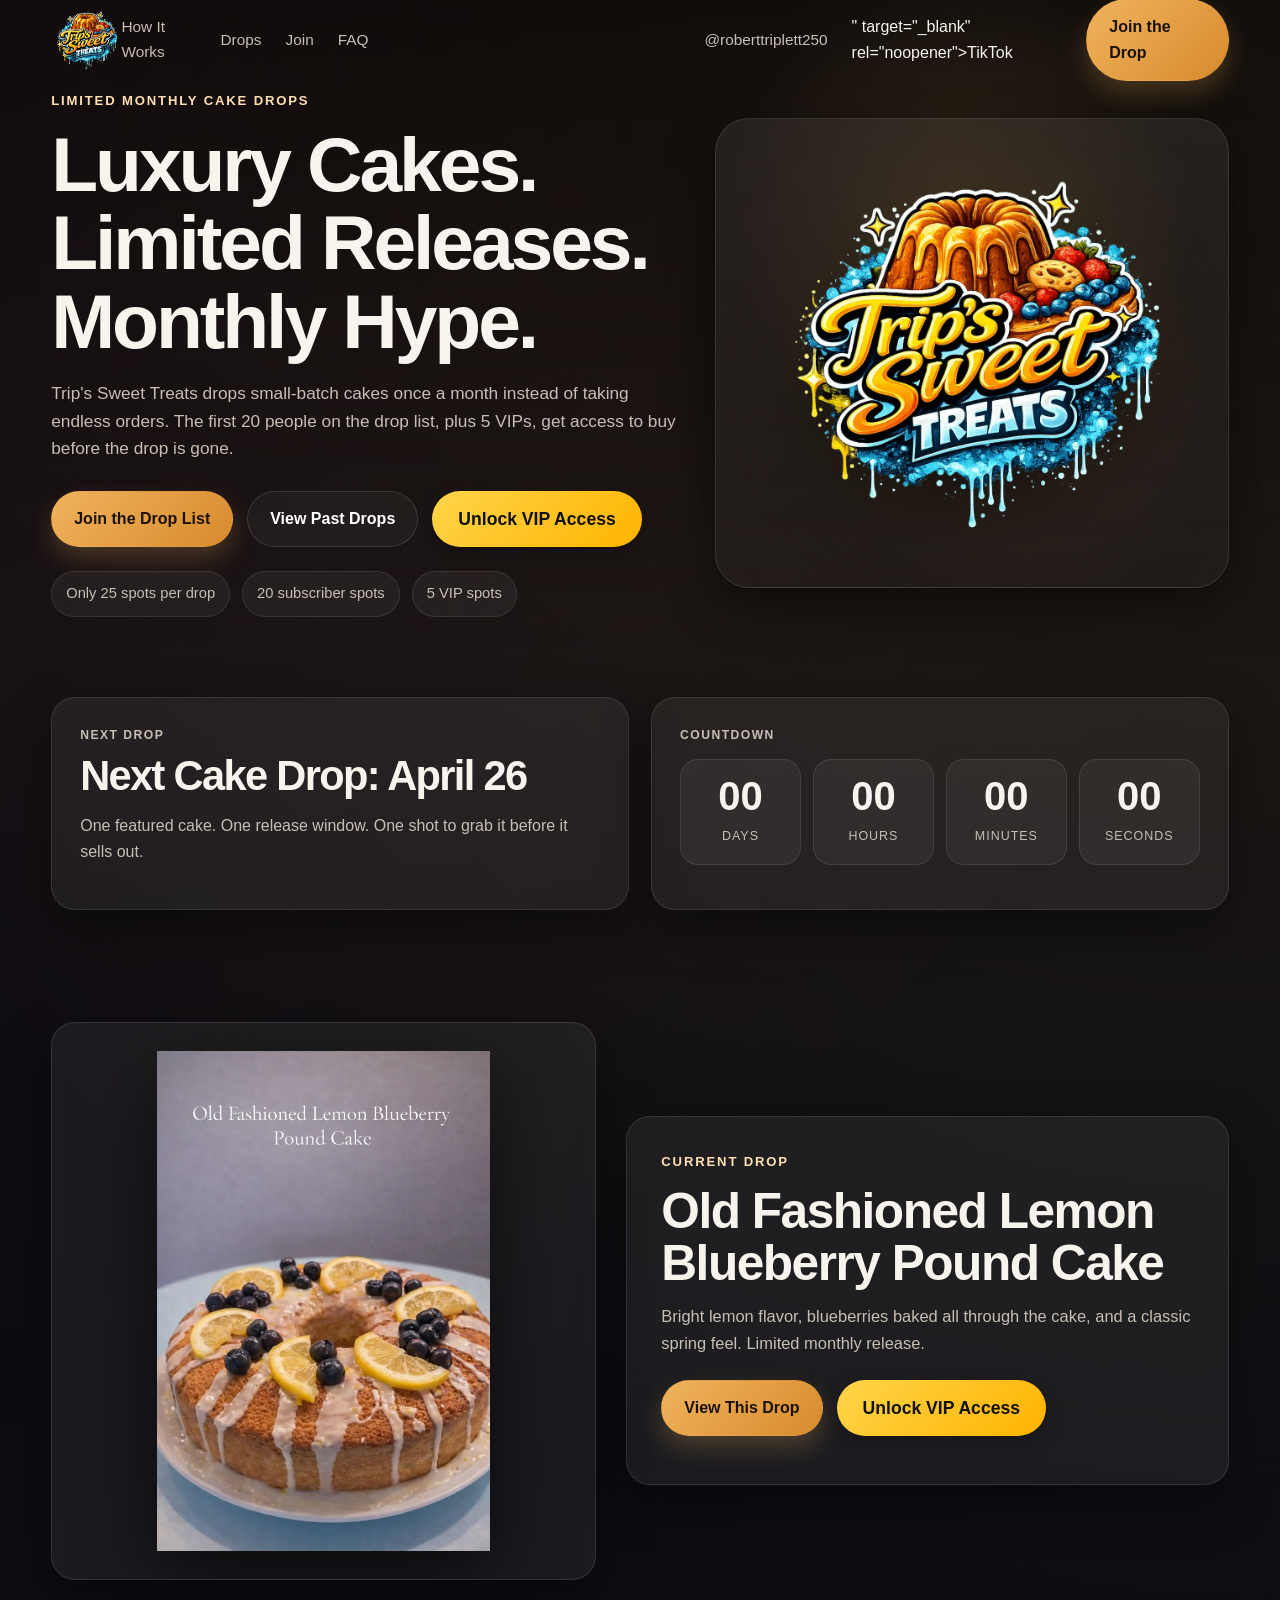
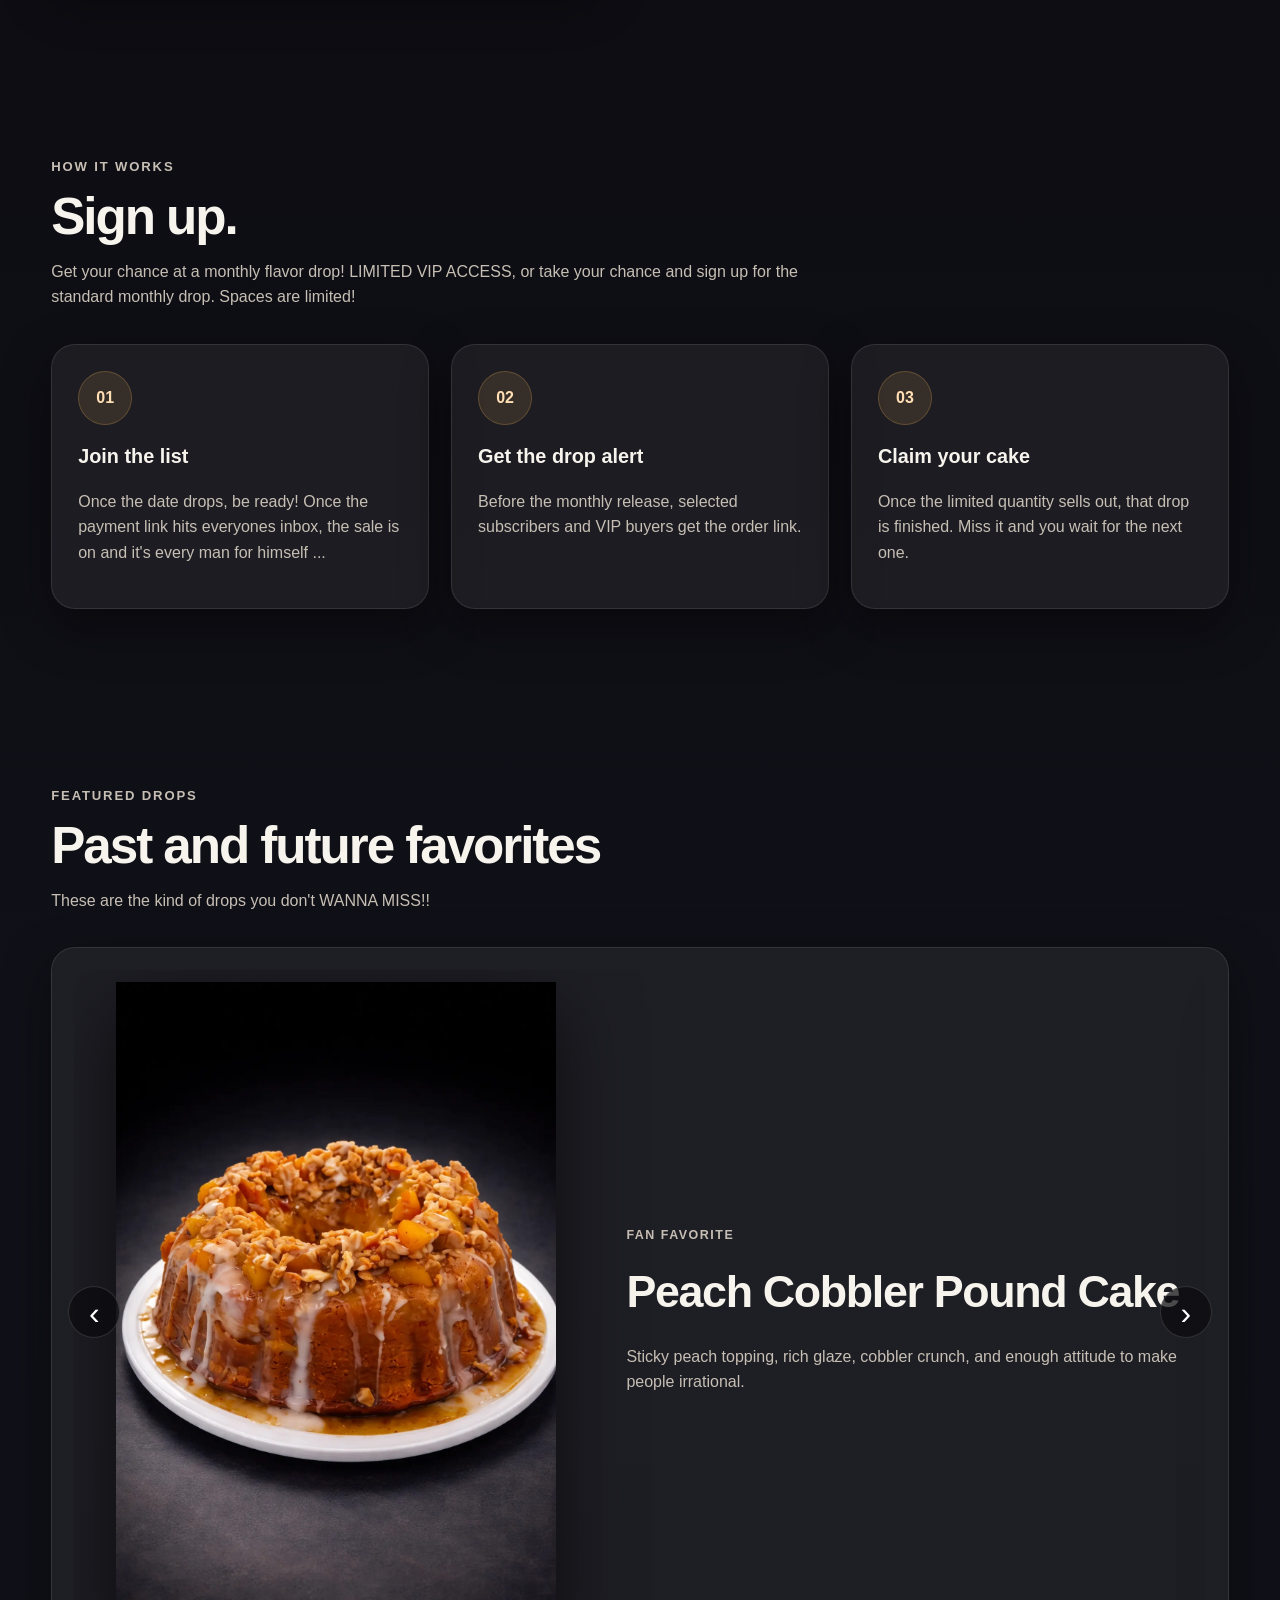
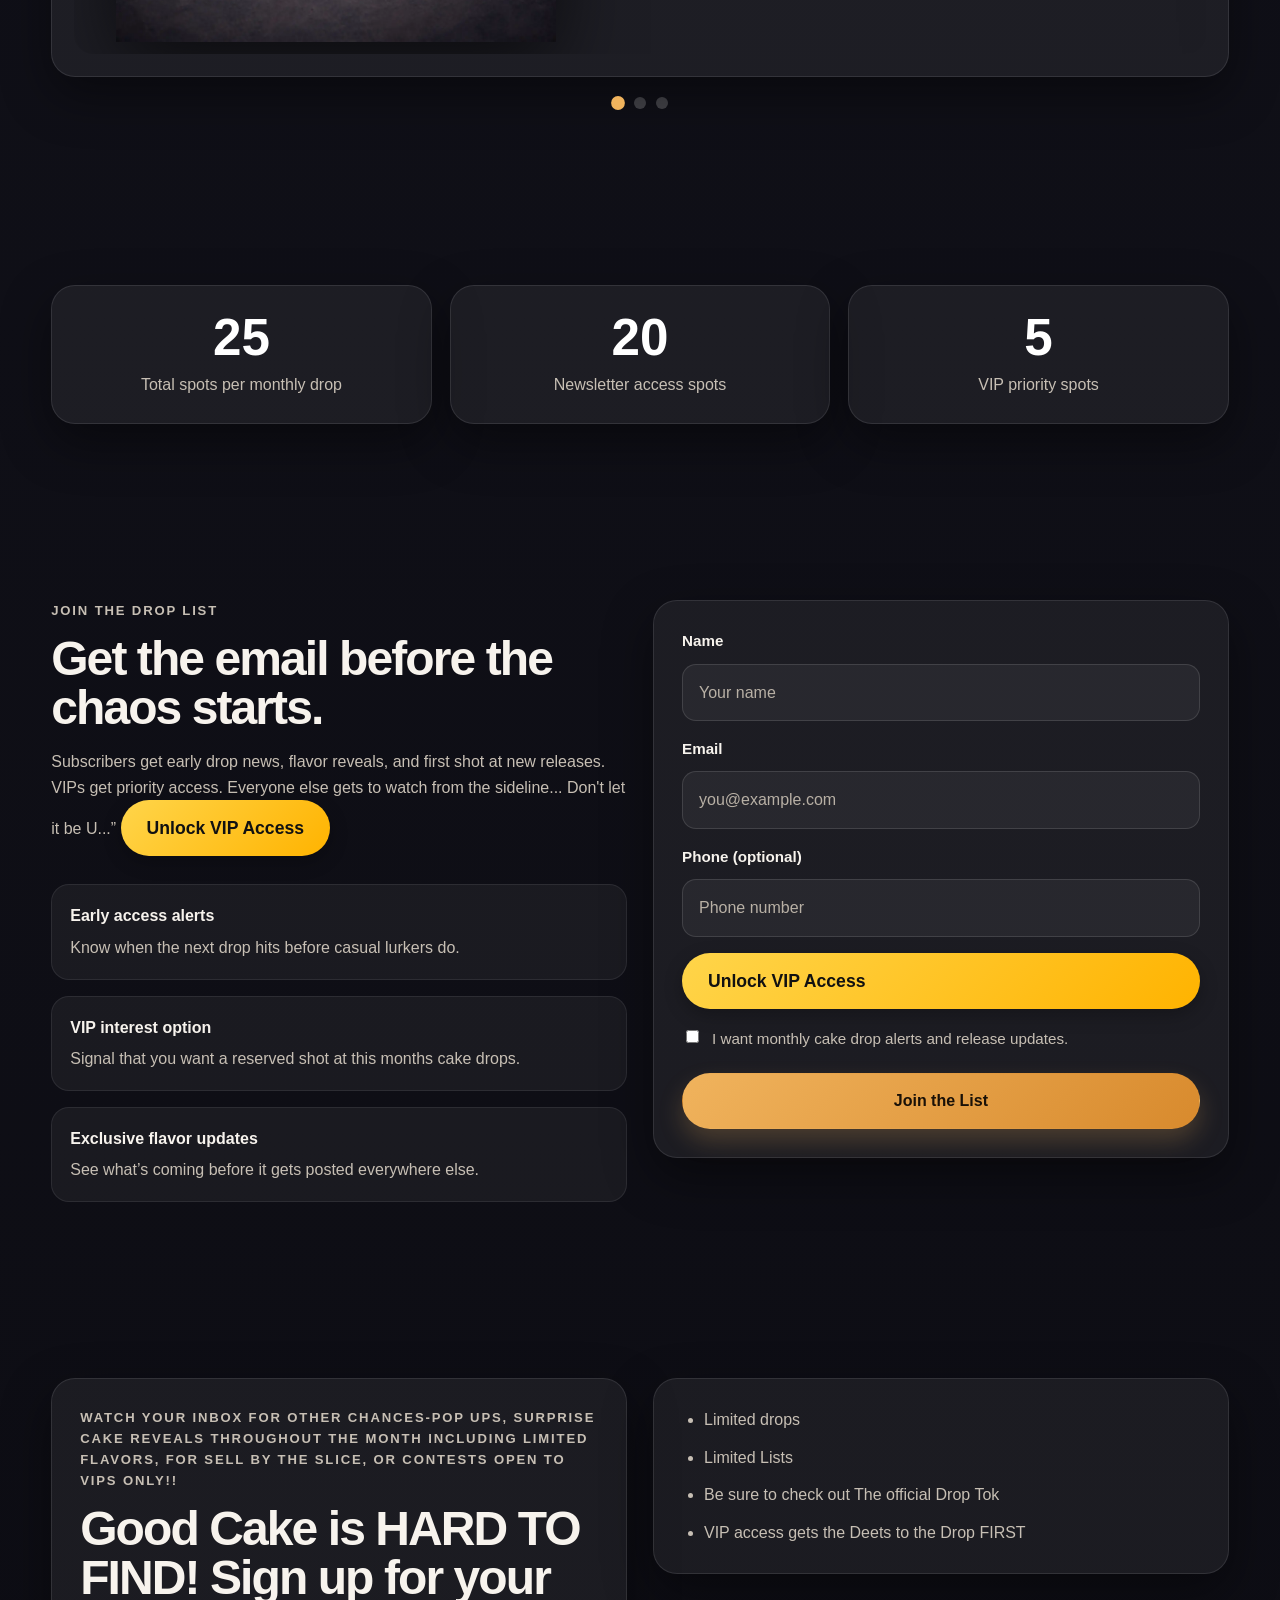
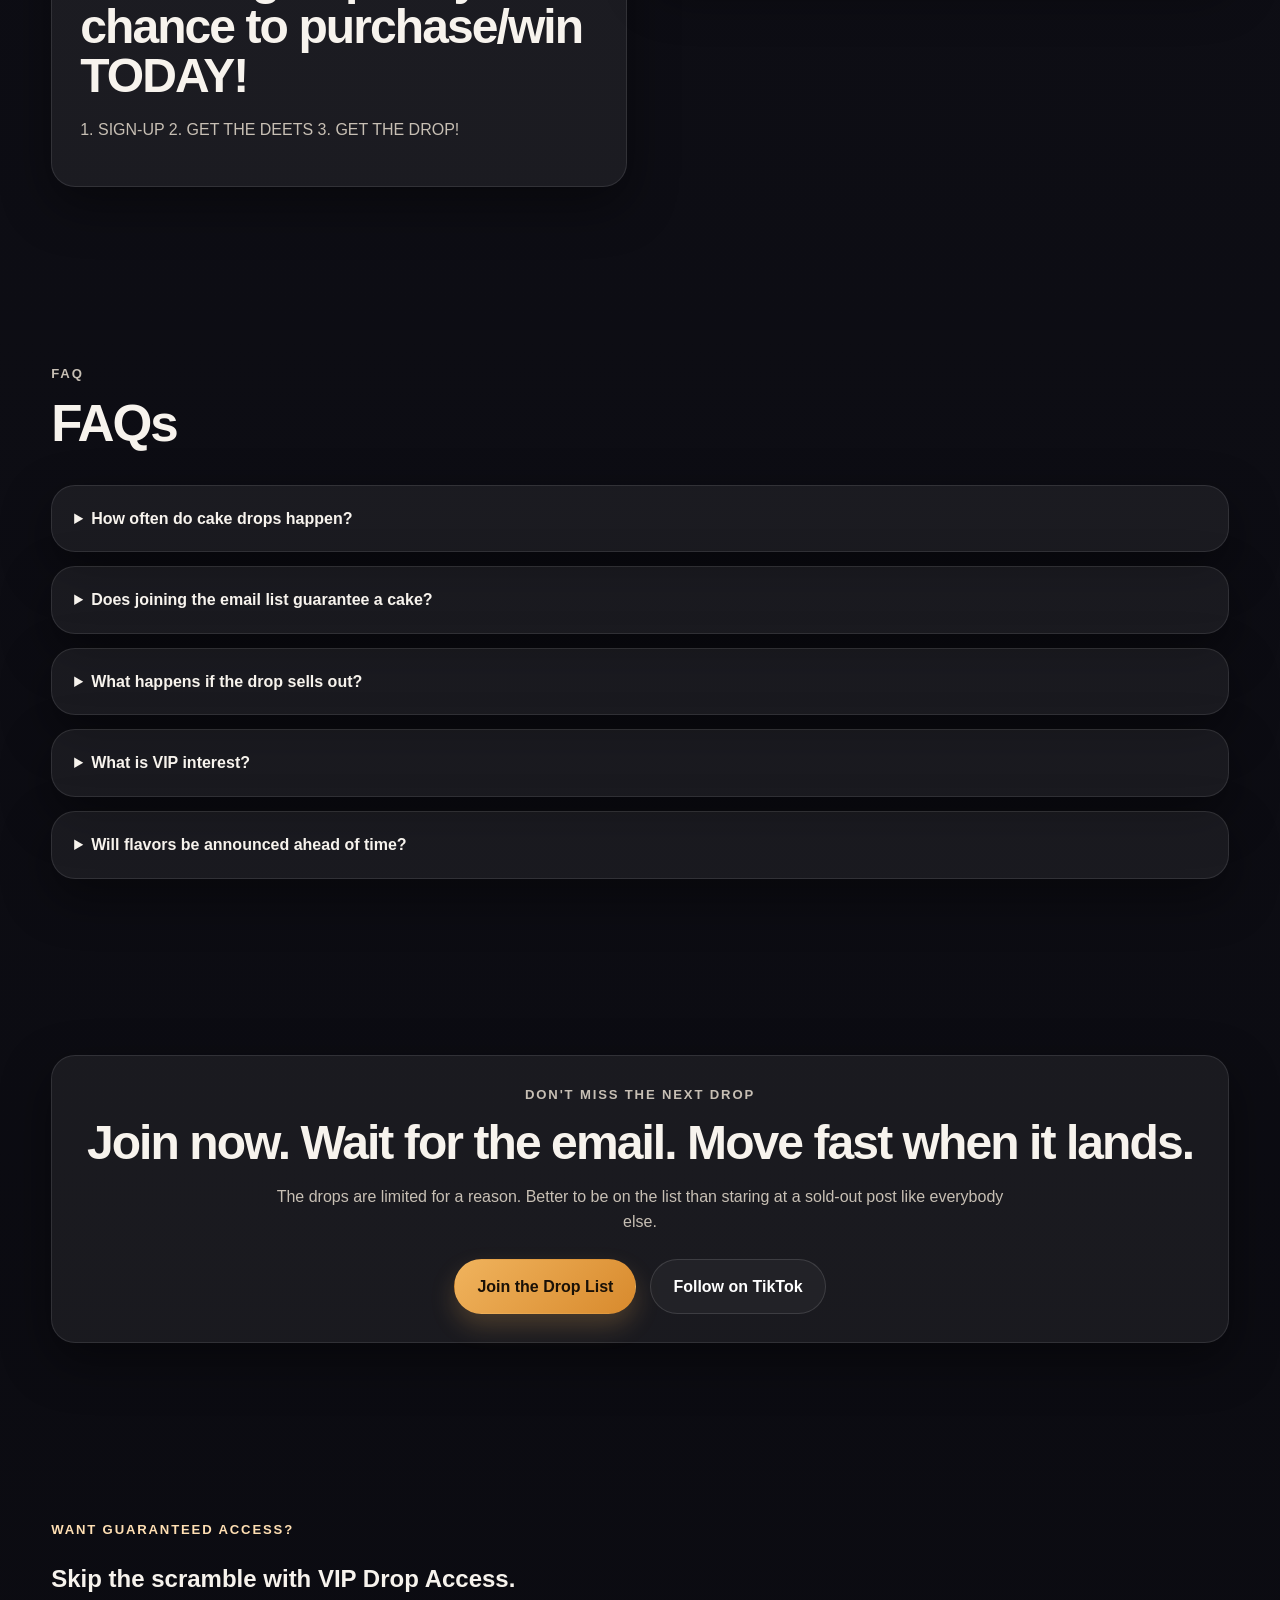
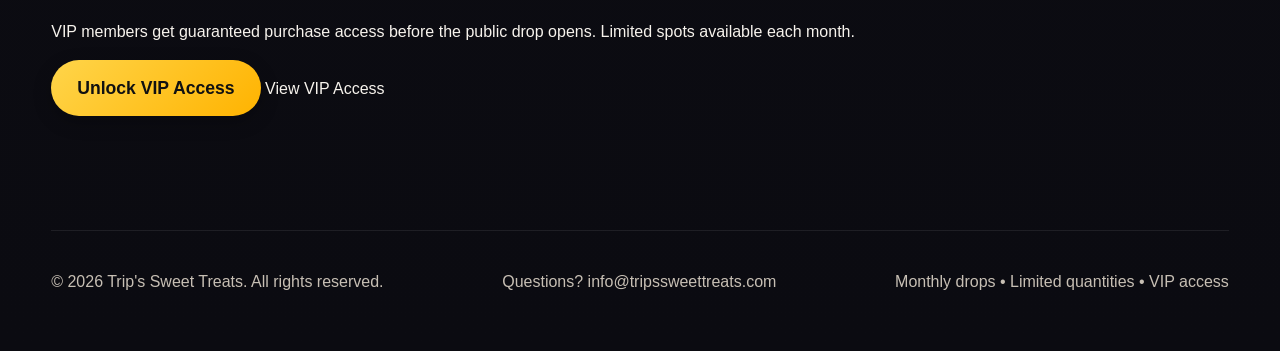
==== commit f3678ffc: "Update index.html" ====
--- a/index.html
+++ b/index.html
@@ -37,7 +37,14 @@
         <a href="#featured-drops">Drops</a>
         <a href="#join-drop">Join</a>
         <a href="#faq">FAQ</a>
-        <a href="https://www.tiktok.com/" target="_blank" rel="noopener">TikTok</a>
+        <a href="<blockquote class="tiktok-embed" cite="https://www.tiktok.com/@roberttriplett250" 
+          data-unique-id="roberttriplett250" 
+          data-embed-type="creator" style="max-width: 780px; min-width: 288px;" >
+          <section> 
+            <a target="_blank" href="https://www.tiktok.com/@roberttriplett250?refer=creator_embed">@roberttriplett250</a>
+        </section>
+        </blockquote> 
+          <script async src="https://www.tiktok.com/embed.js"></script>" target="_blank" rel="noopener">TikTok</a>
       </nav>
 
       <a href="#join-drop" class="nav-cta">Join the Drop</a>
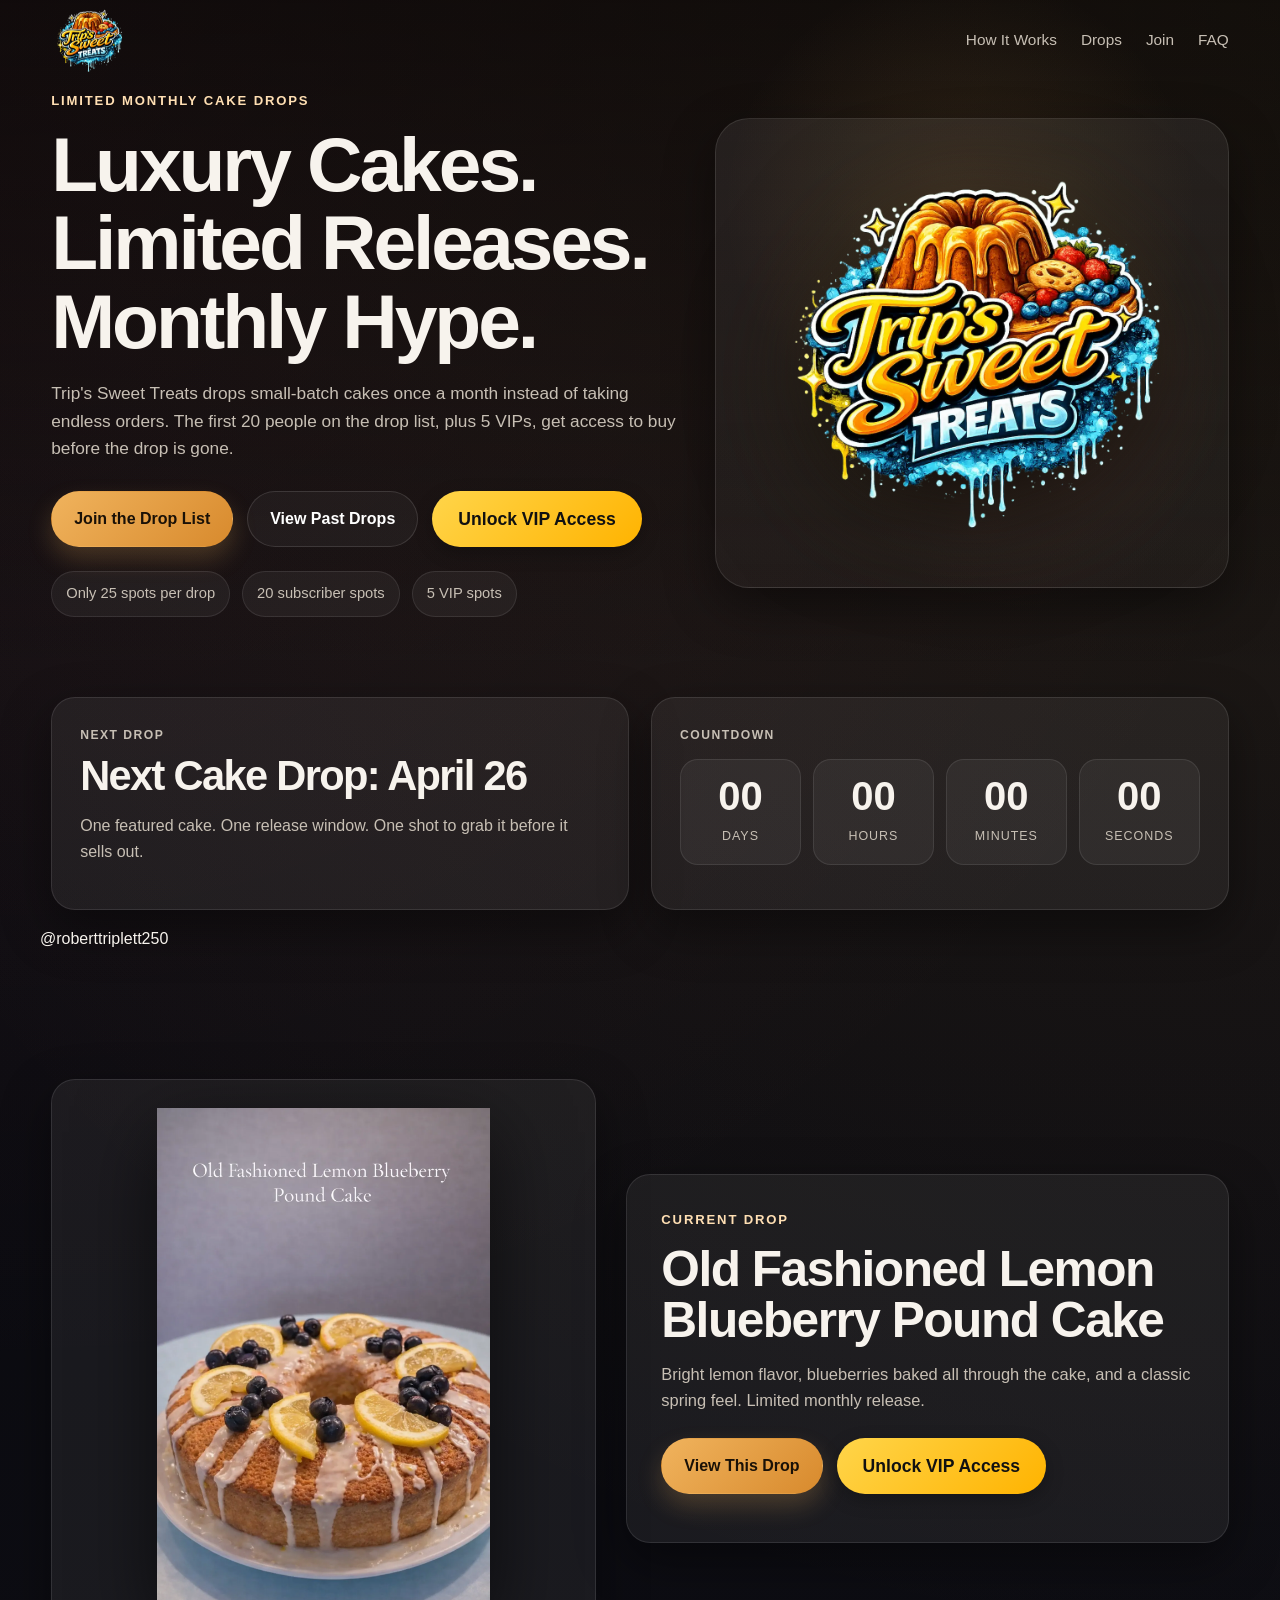
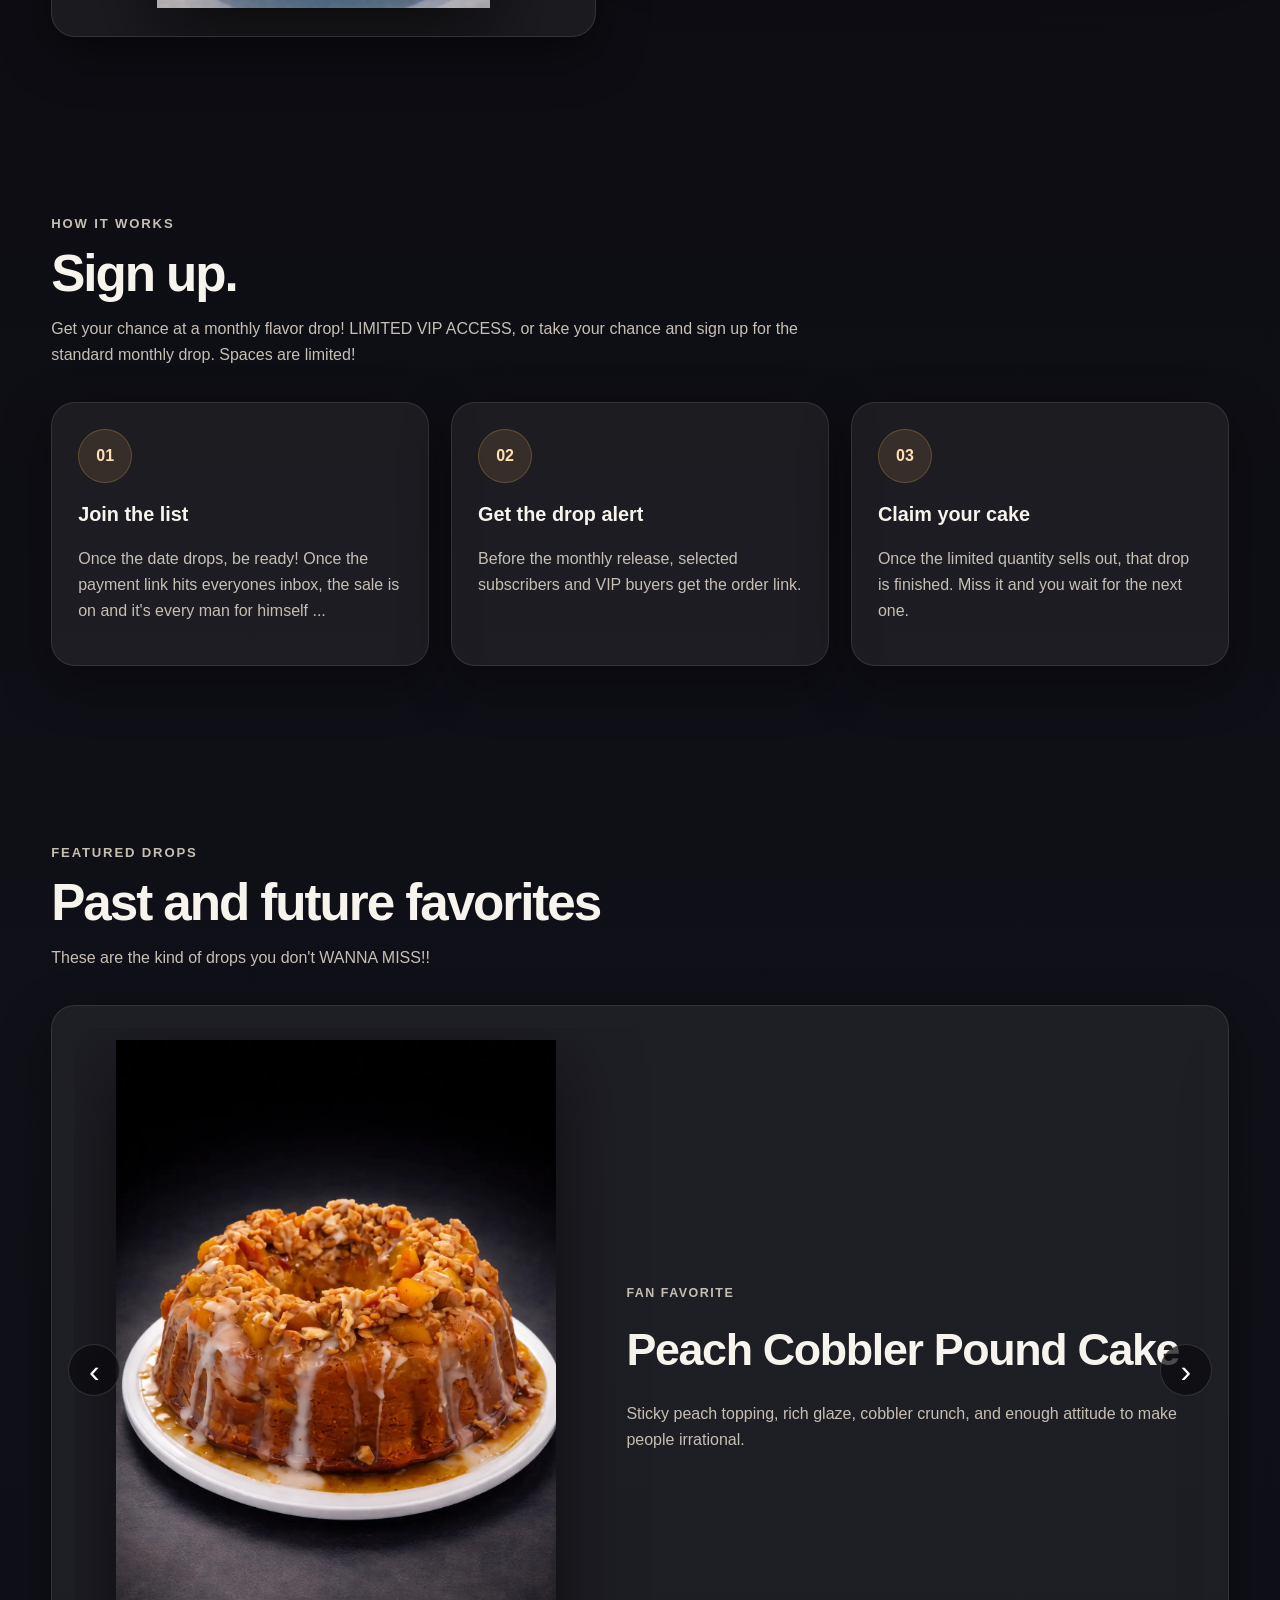
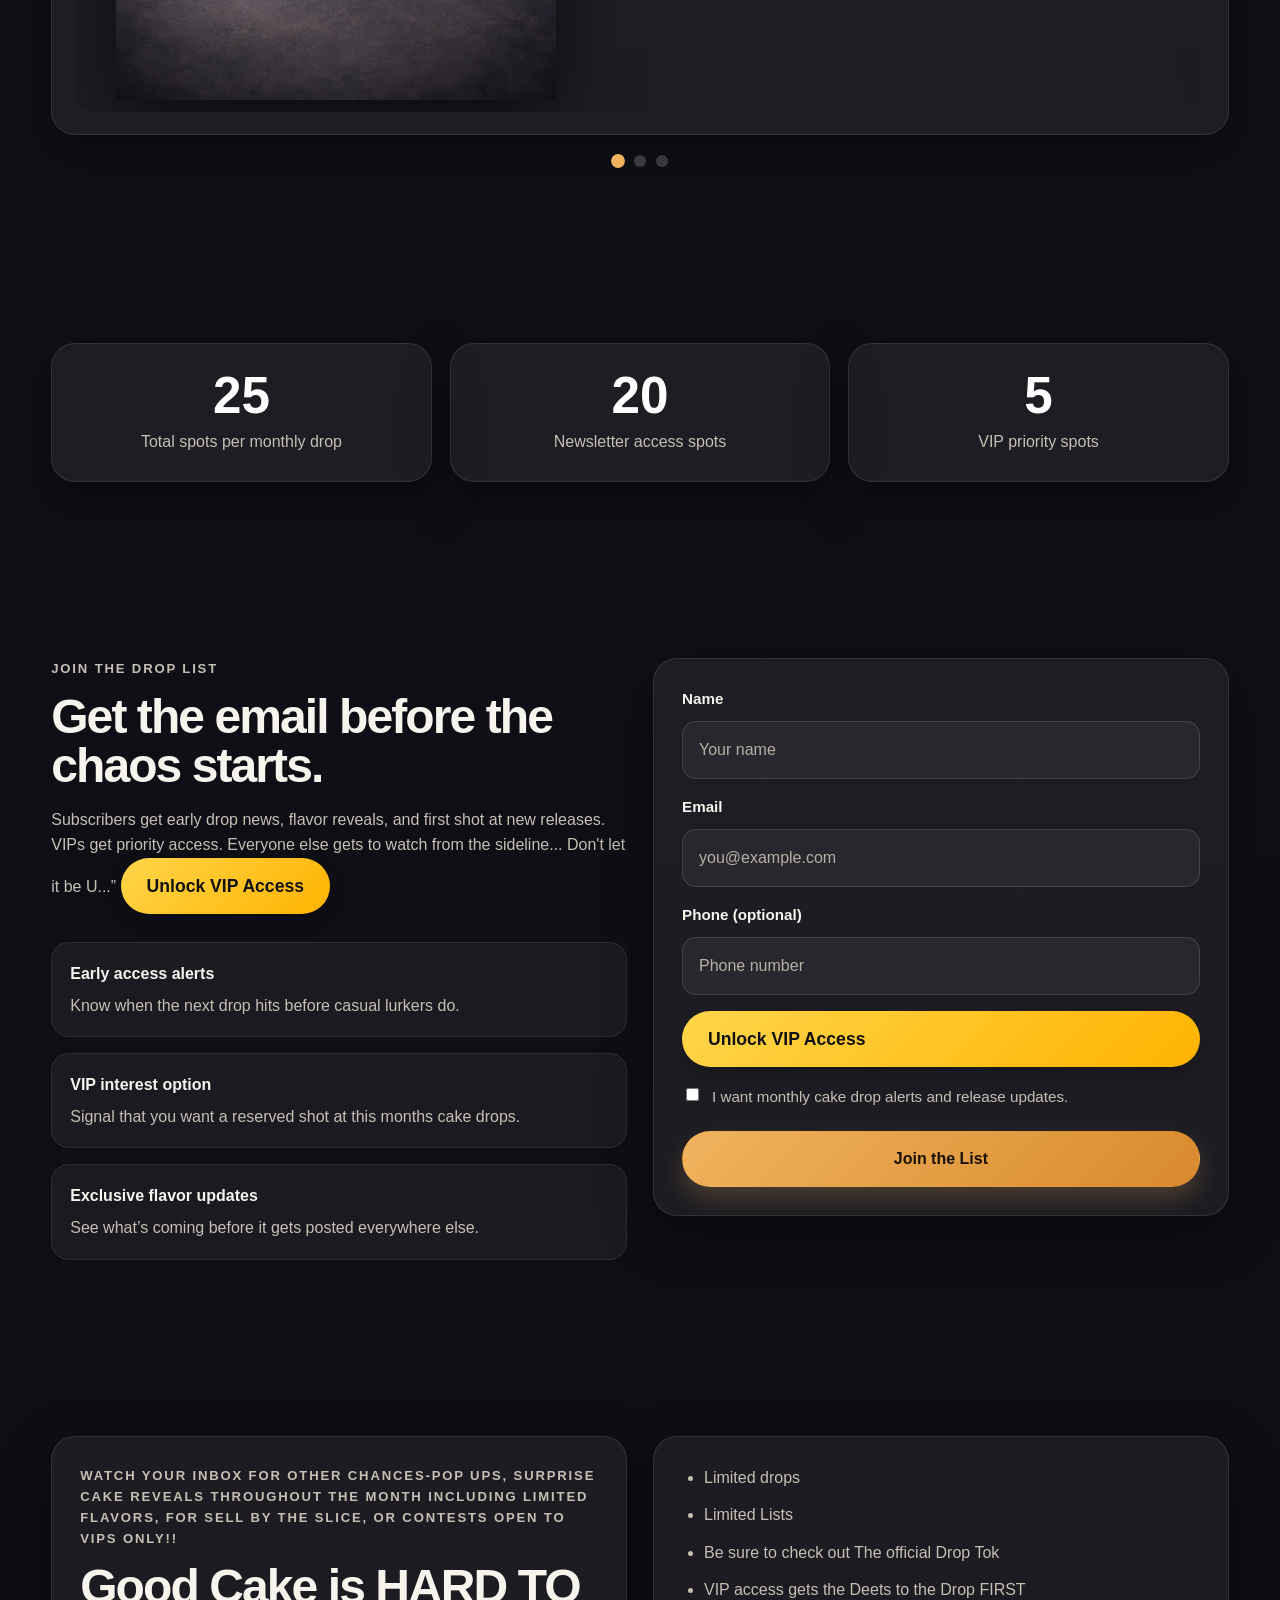
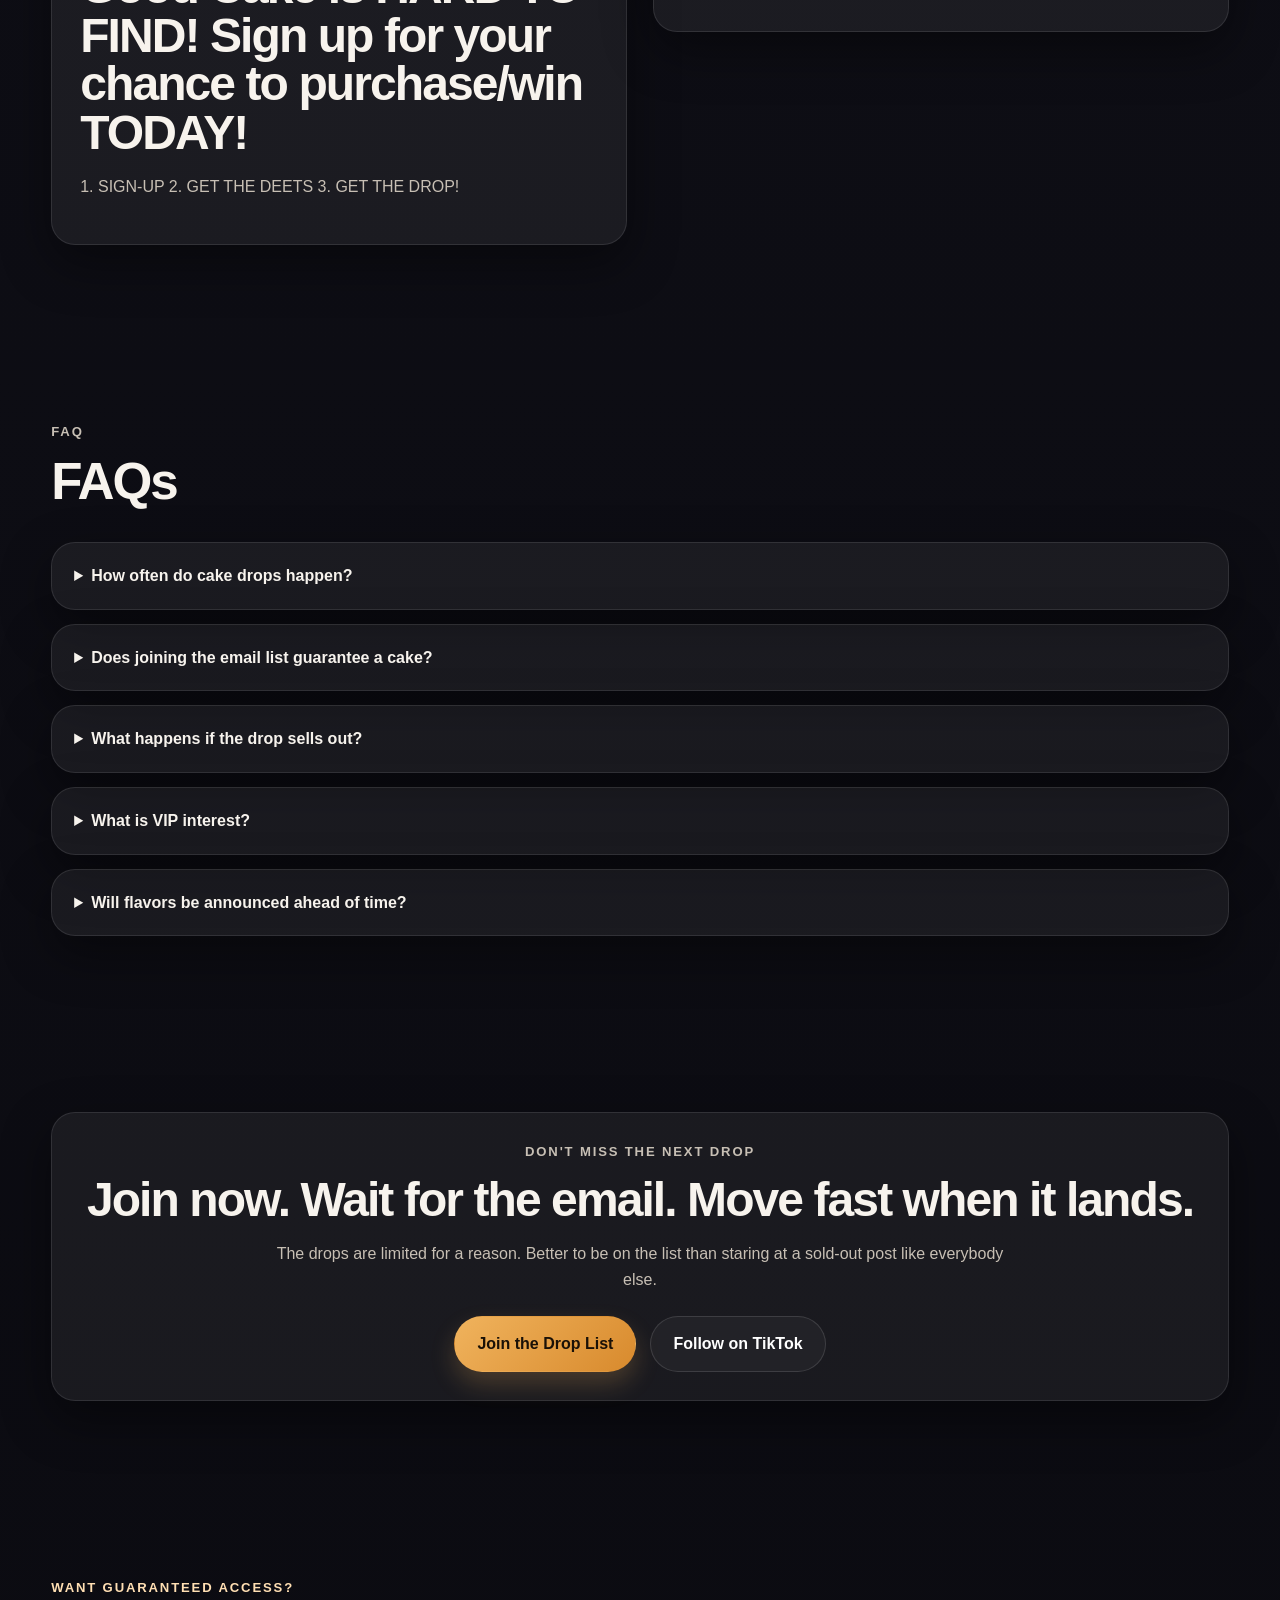
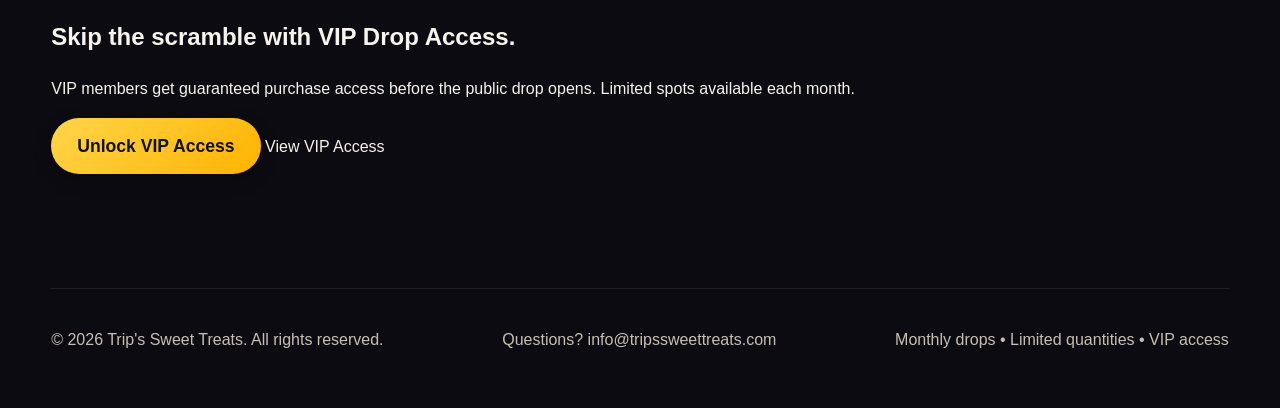
==== commit 94c4f55e: "Remove and re-add TikTok embed in index.html" ====
--- a/index.html
+++ b/index.html
@@ -37,17 +37,7 @@
         <a href="#featured-drops">Drops</a>
         <a href="#join-drop">Join</a>
         <a href="#faq">FAQ</a>
-        <a href="<blockquote class="tiktok-embed" cite="https://www.tiktok.com/@roberttriplett250" 
-          data-unique-id="roberttriplett250" 
-          data-embed-type="creator" style="max-width: 780px; min-width: 288px;" >
-          <section> 
-            <a target="_blank" href="https://www.tiktok.com/@roberttriplett250?refer=creator_embed">@roberttriplett250</a>
-        </section>
-        </blockquote> 
-          <script async src="https://www.tiktok.com/embed.js"></script>" target="_blank" rel="noopener">TikTok</a>
       </nav>
-
-      <a href="#join-drop" class="nav-cta">Join the Drop</a>
     </div>
   </header>
 
@@ -124,6 +114,10 @@
           </div>
         </div>
       </div>
+      <blockquote class="tiktok-embed" cite="https://www.tiktok.com/@roberttriplett250" data-unique-id="roberttriplett250" data-embed-type="creator" style="max-width: 780px; min-width: 288px;" >
+      <section> <a target="_blank" href="https://www.tiktok.com/@roberttriplett250?refer=creator_embed">@roberttriplett250</a>
+    </section> 
+  </blockquote> <script async src="https://www.tiktok.com/embed.js"></script>
     </section>
 
  <section class="next-drop section" id="next-drop">
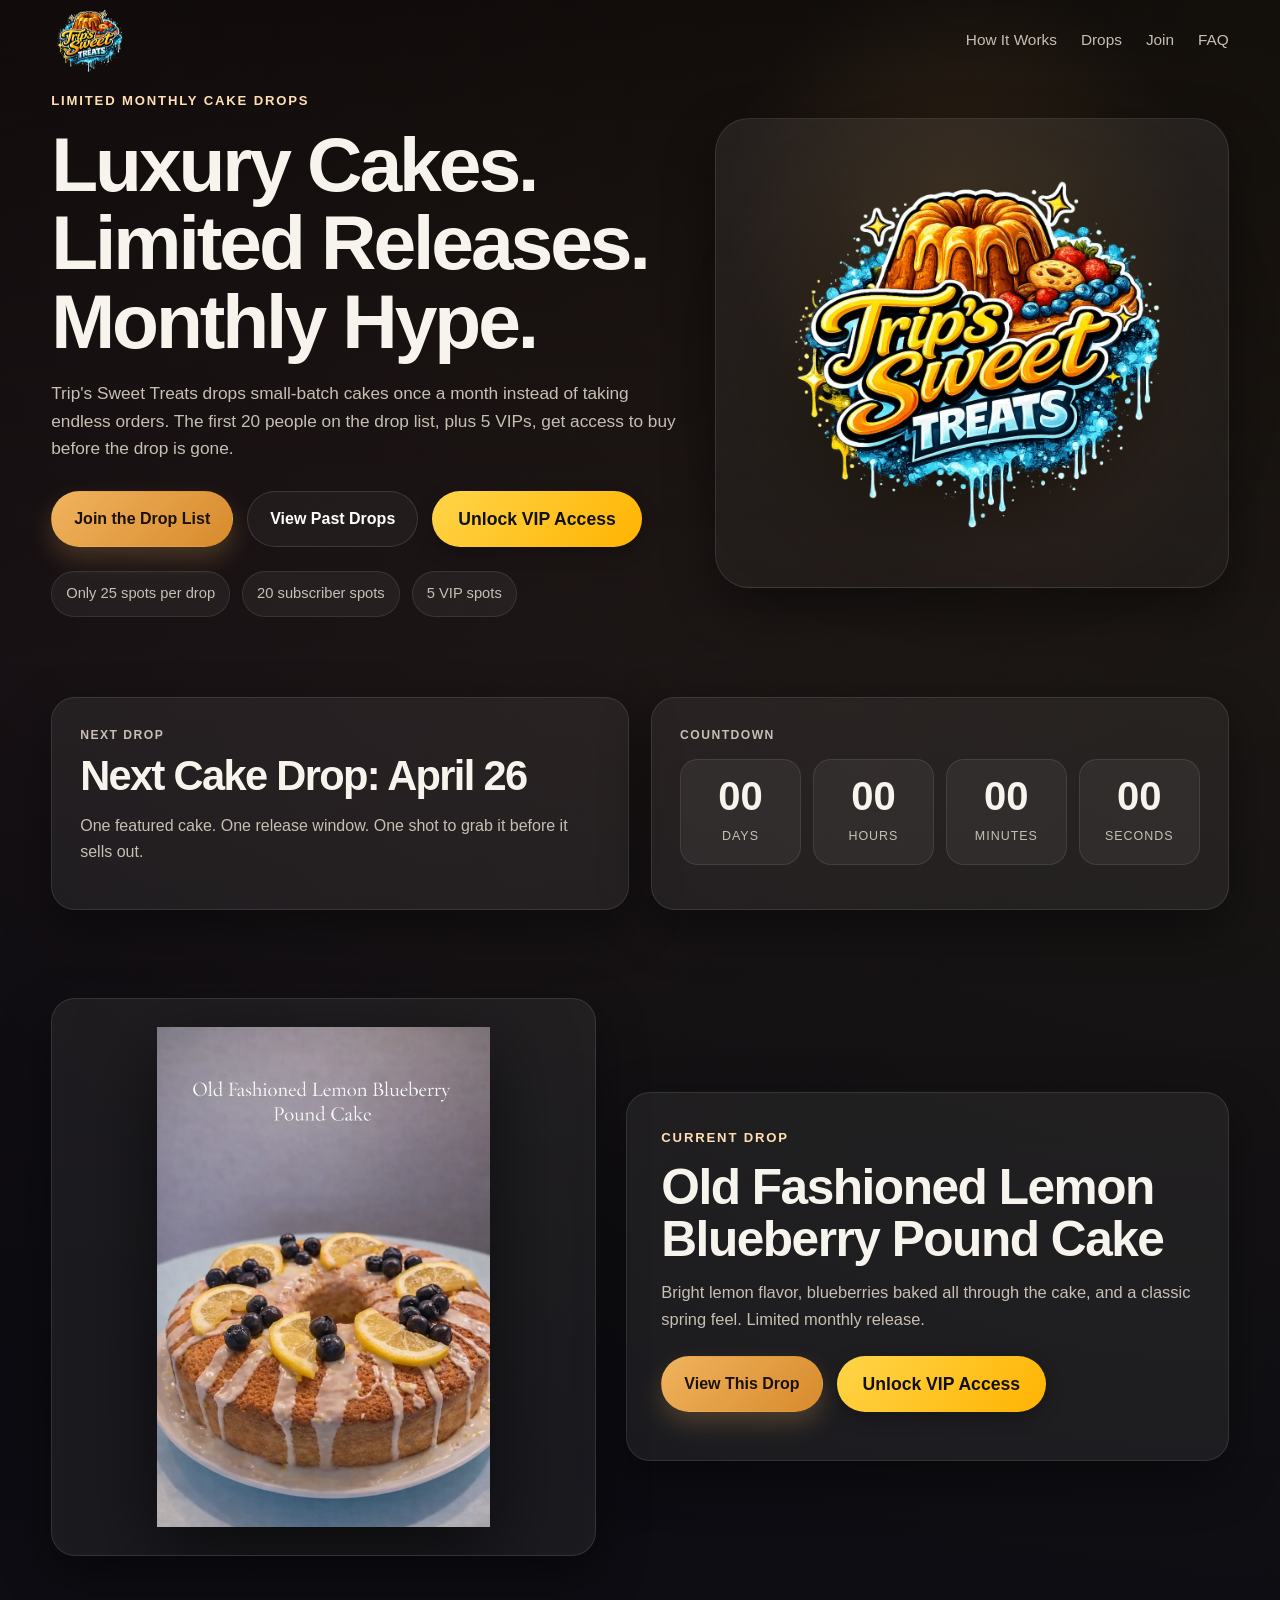
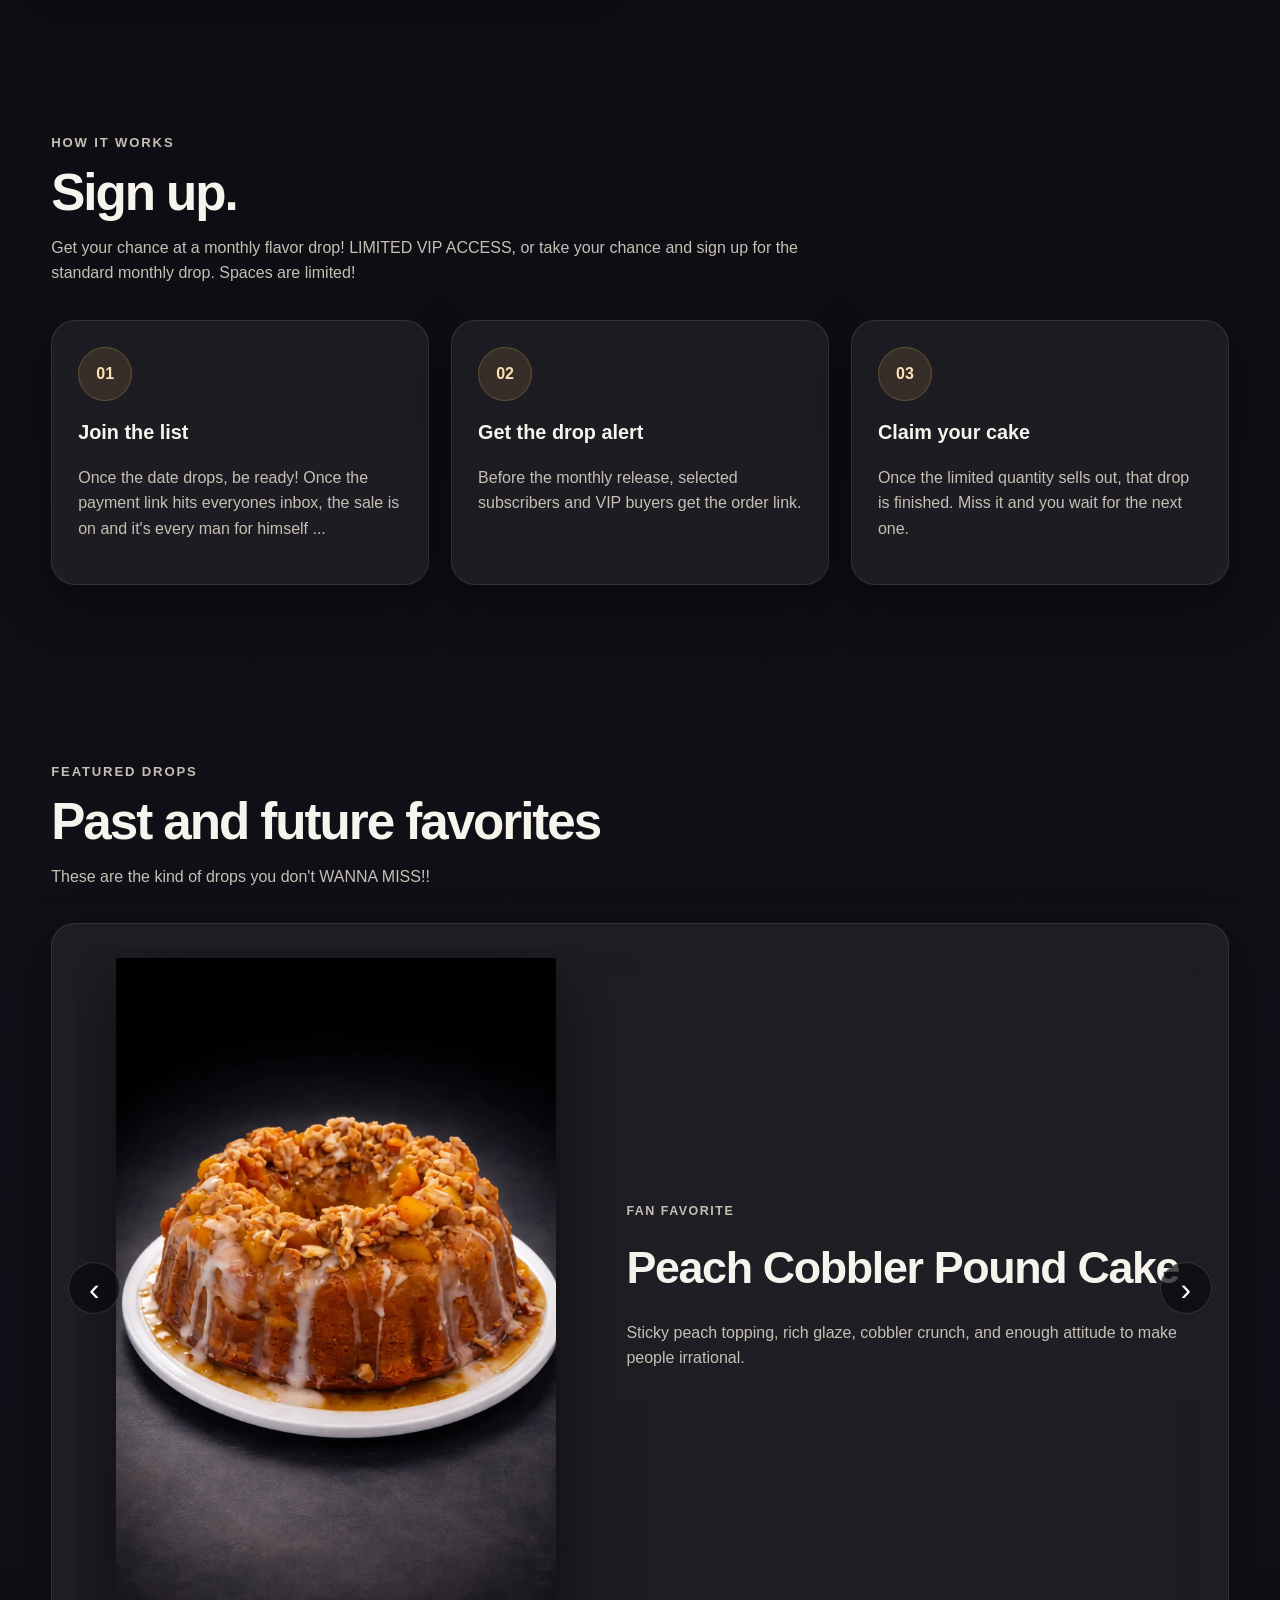
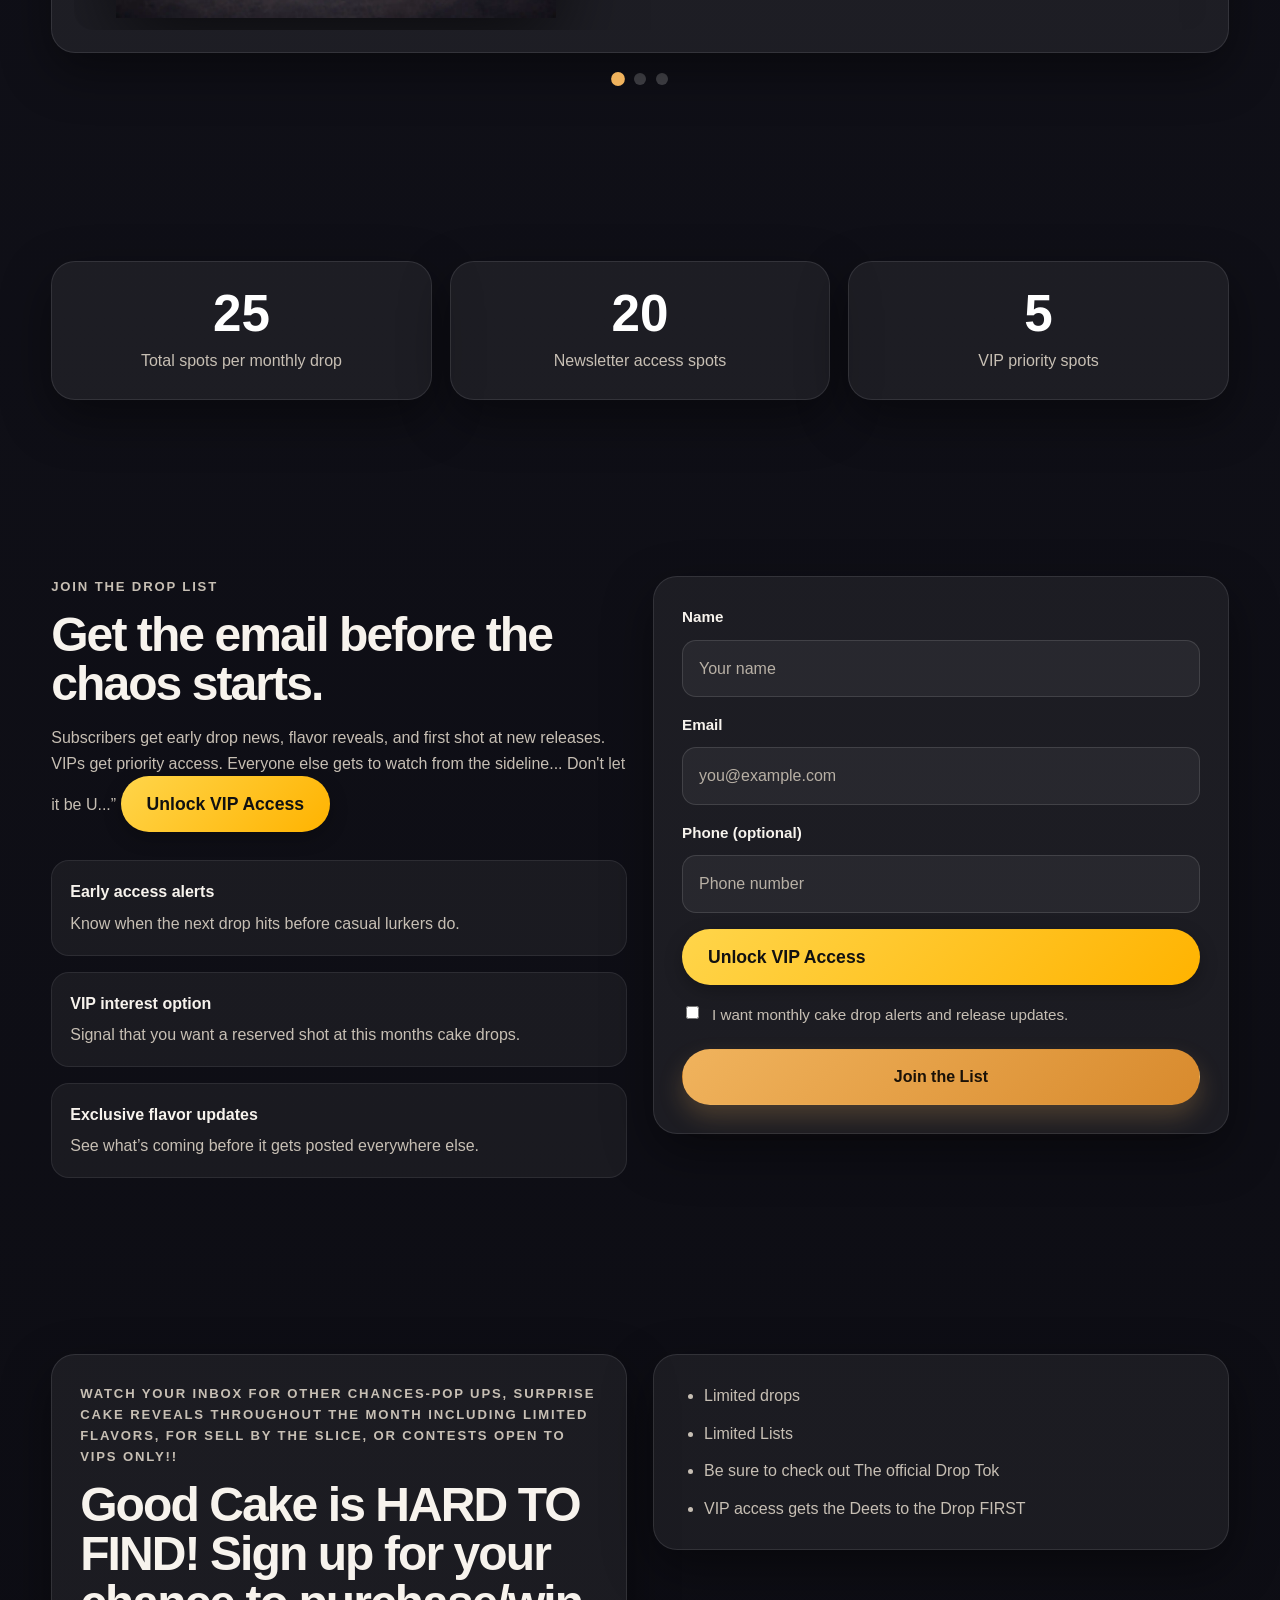
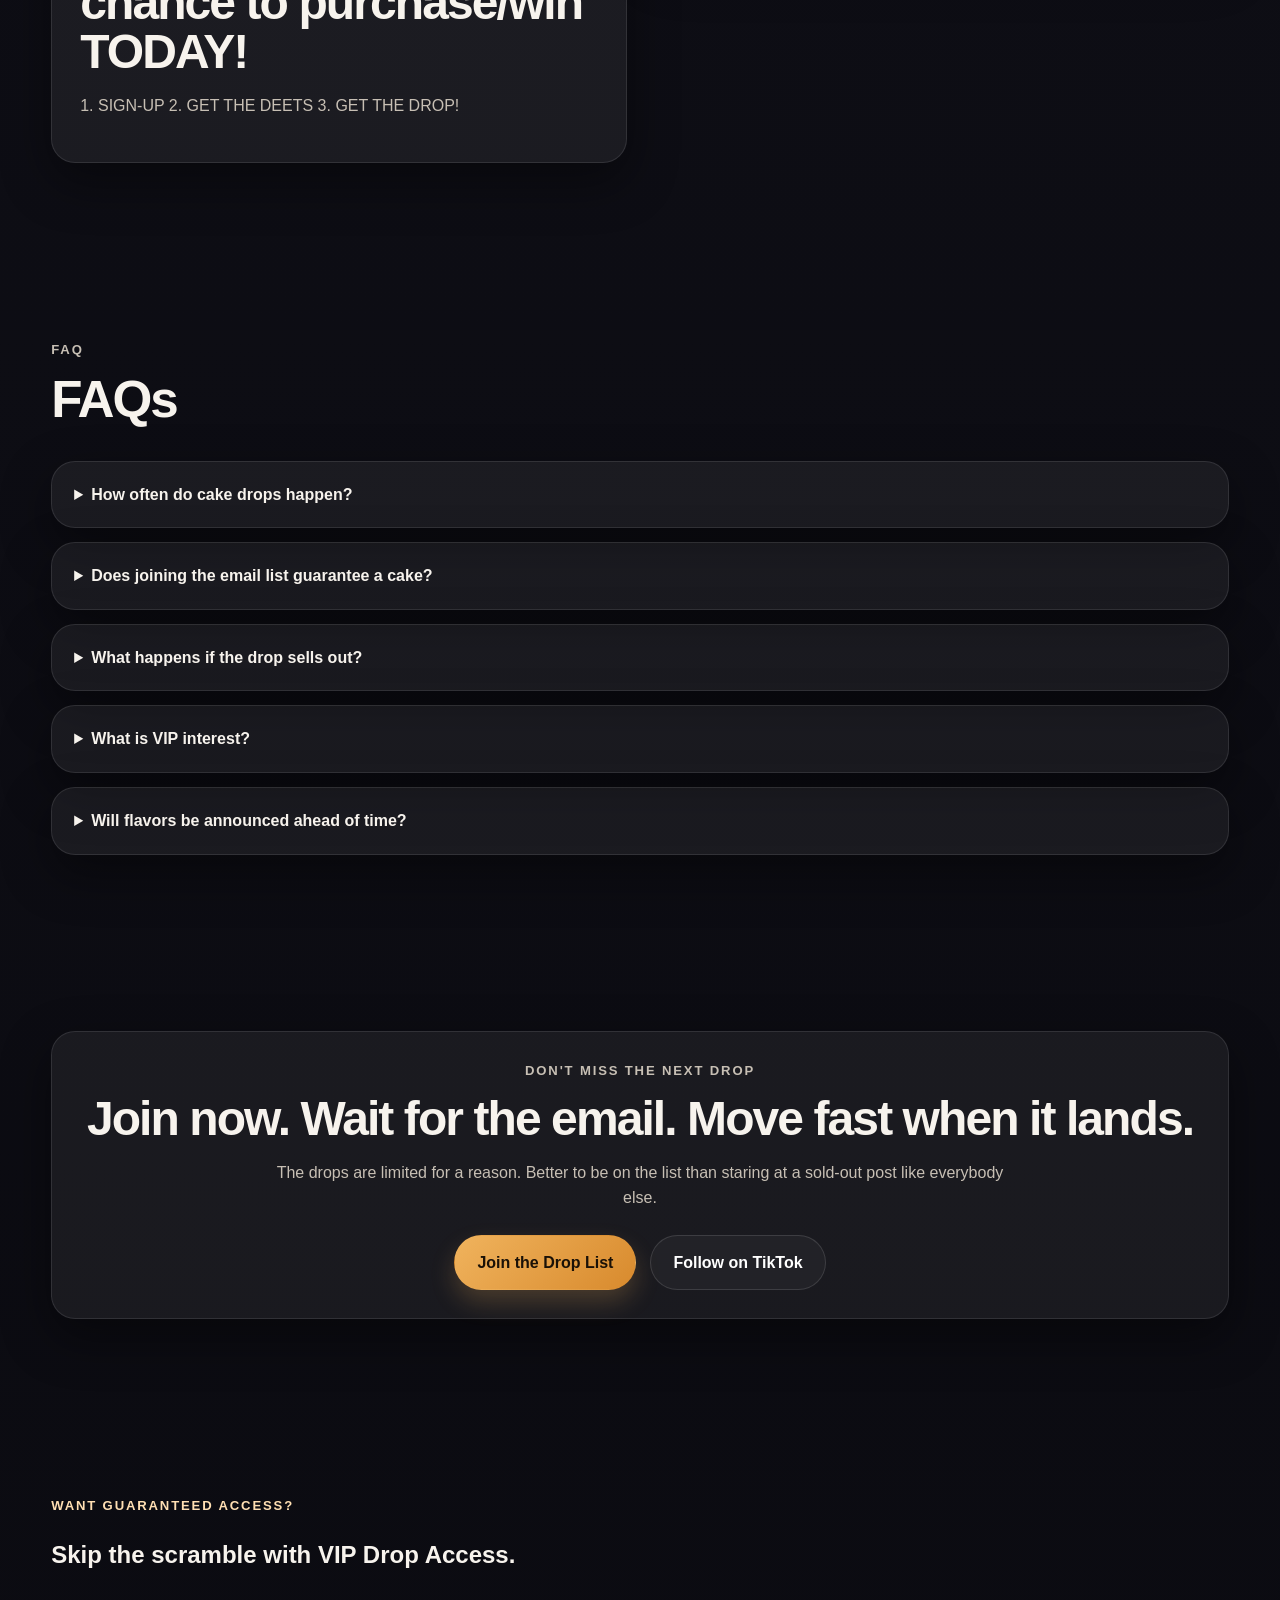
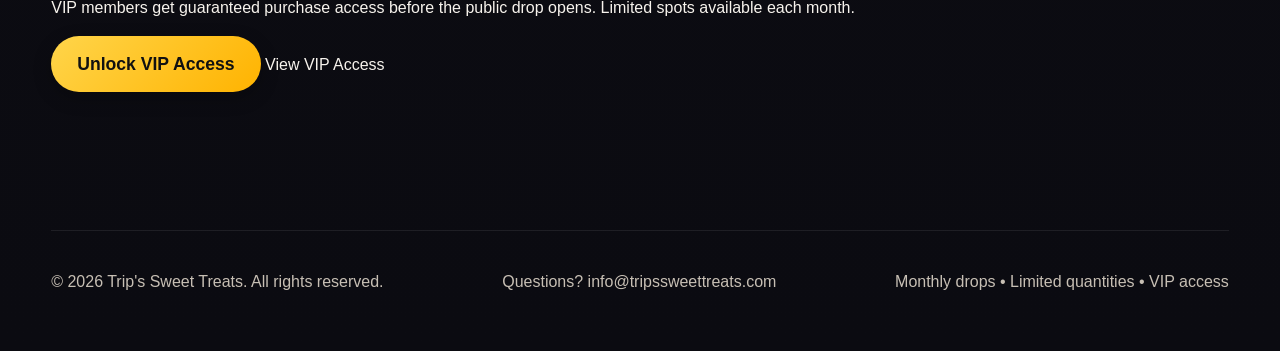
==== commit f597f10d: "Remove TikTok embed and update follow link" ====
--- a/index.html
+++ b/index.html
@@ -114,11 +114,7 @@
           </div>
         </div>
       </div>
-      <blockquote class="tiktok-embed" cite="https://www.tiktok.com/@roberttriplett250" data-unique-id="roberttriplett250" data-embed-type="creator" style="max-width: 780px; min-width: 288px;" >
-      <section> <a target="_blank" href="https://www.tiktok.com/@roberttriplett250?refer=creator_embed">@roberttriplett250</a>
-    </section> 
-  </blockquote> <script async src="https://www.tiktok.com/embed.js"></script>
-    </section>
+
 
  <section class="next-drop section" id="next-drop">
   <div class="container next-drop-grid">
@@ -413,7 +409,7 @@
 
         <div class="final-actions">
           <a href="#join-drop" class="btn btn-primary">Join the Drop List</a>
-          <a href="https://www.tiktok.com/" target="_blank" rel="noopener" class="btn btn-secondary">Follow on TikTok</a>
+          <a href="https://www.tiktok.com/@roberttriplett250" target="_blank" rel="noopener" class="btn btn-secondary">Follow on TikTok</a>
         </div>
       </div>
     </section>
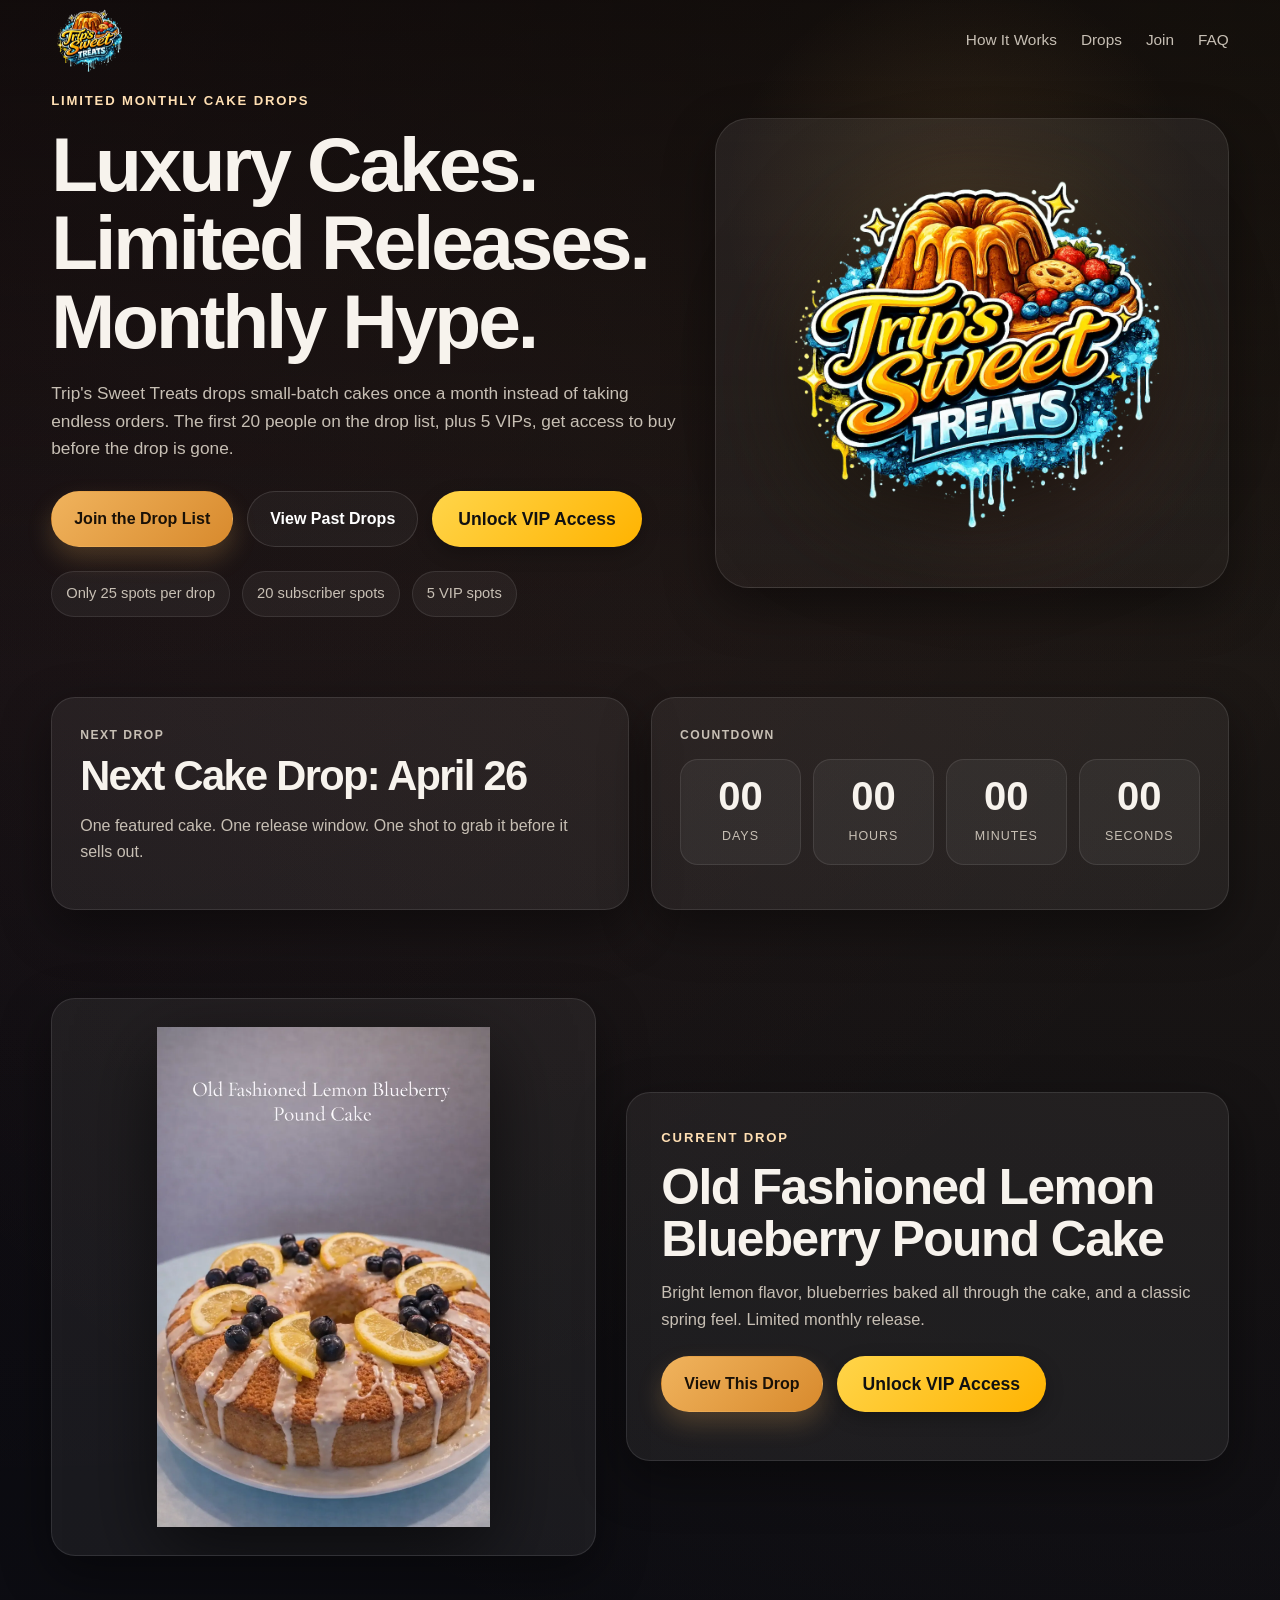
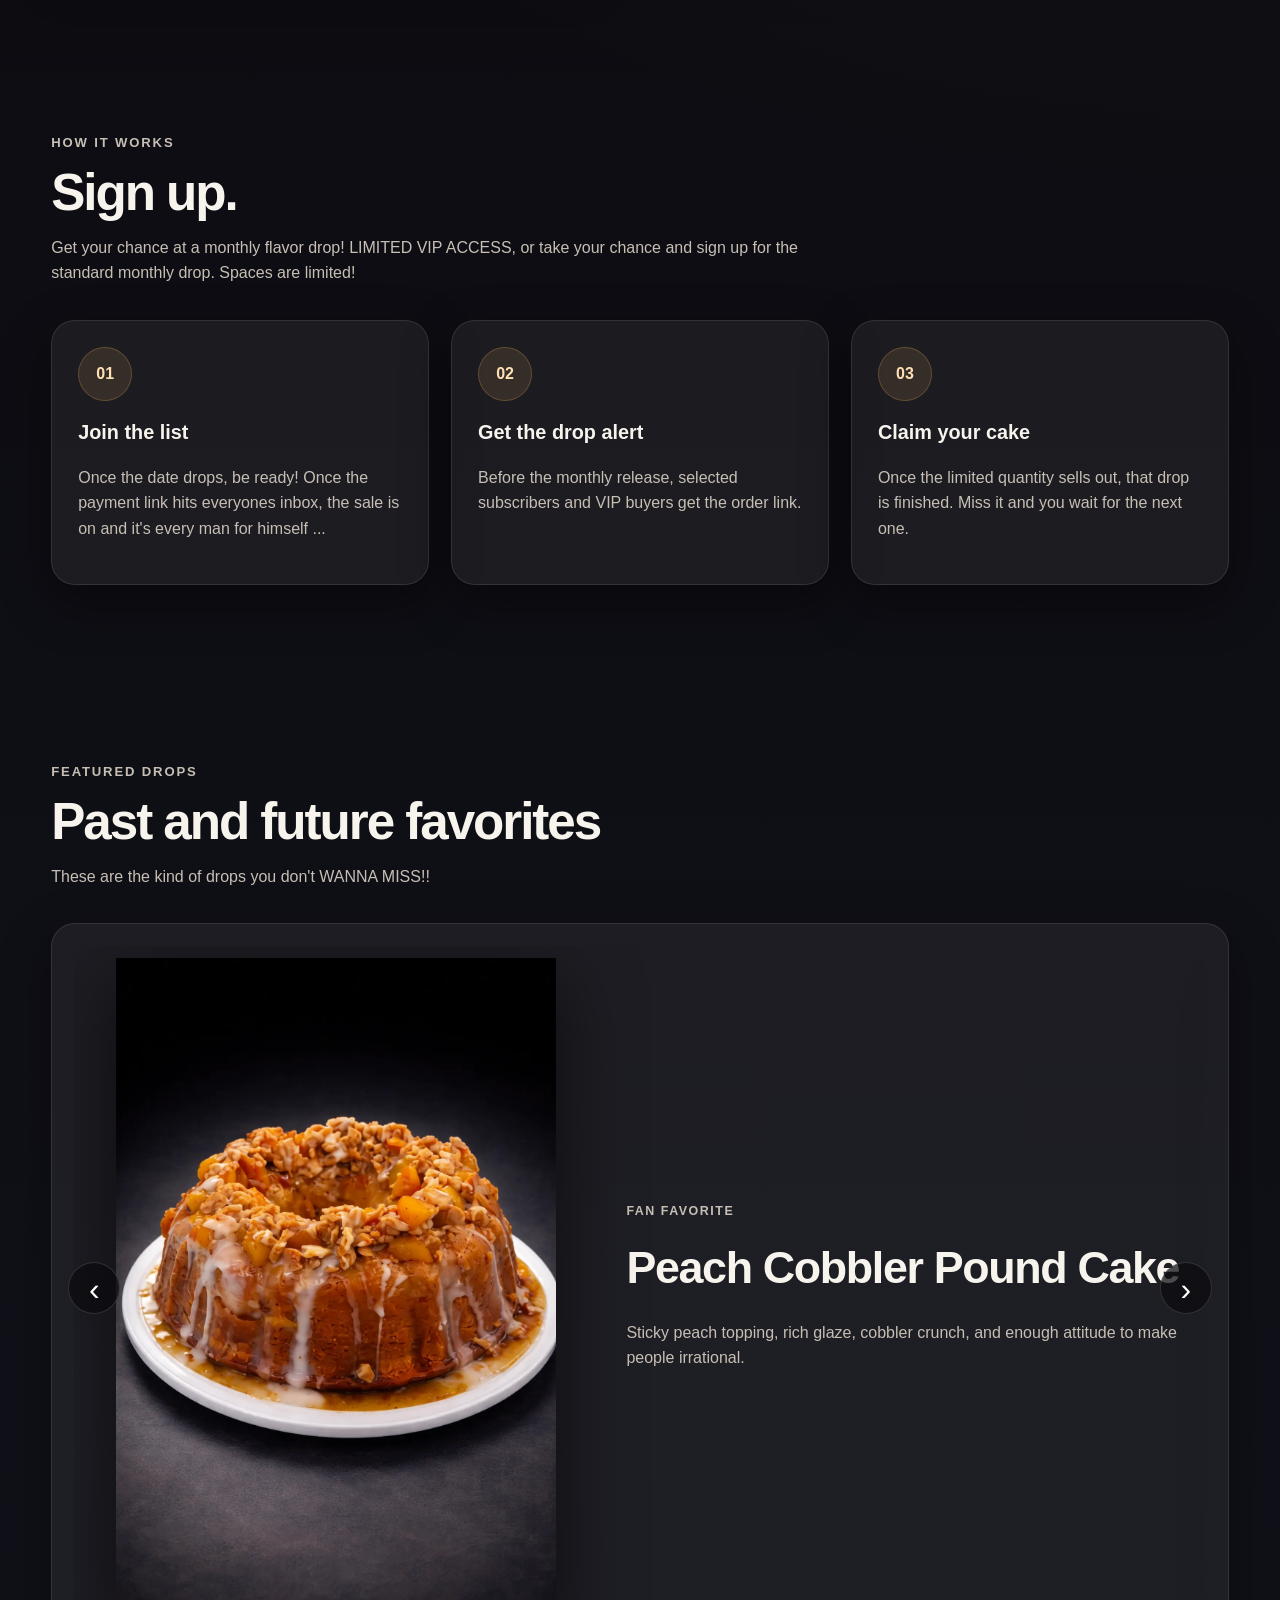
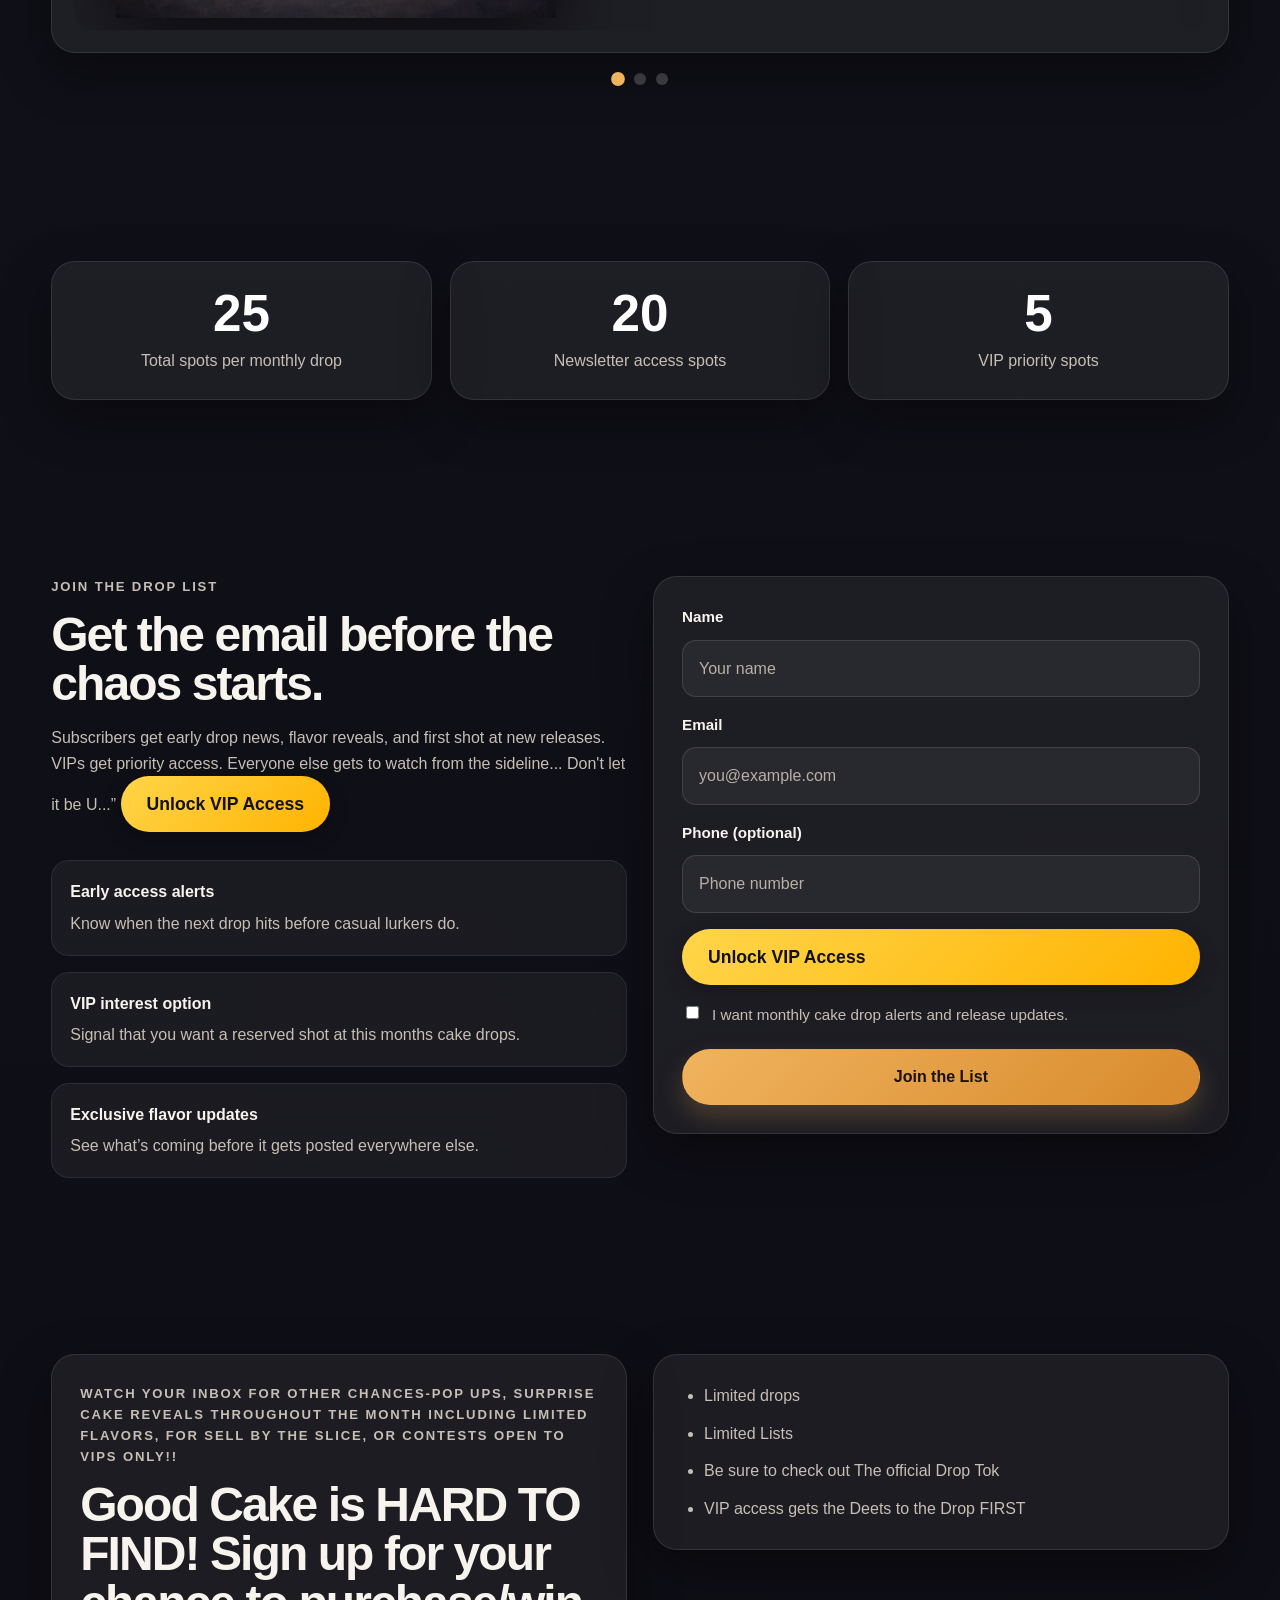
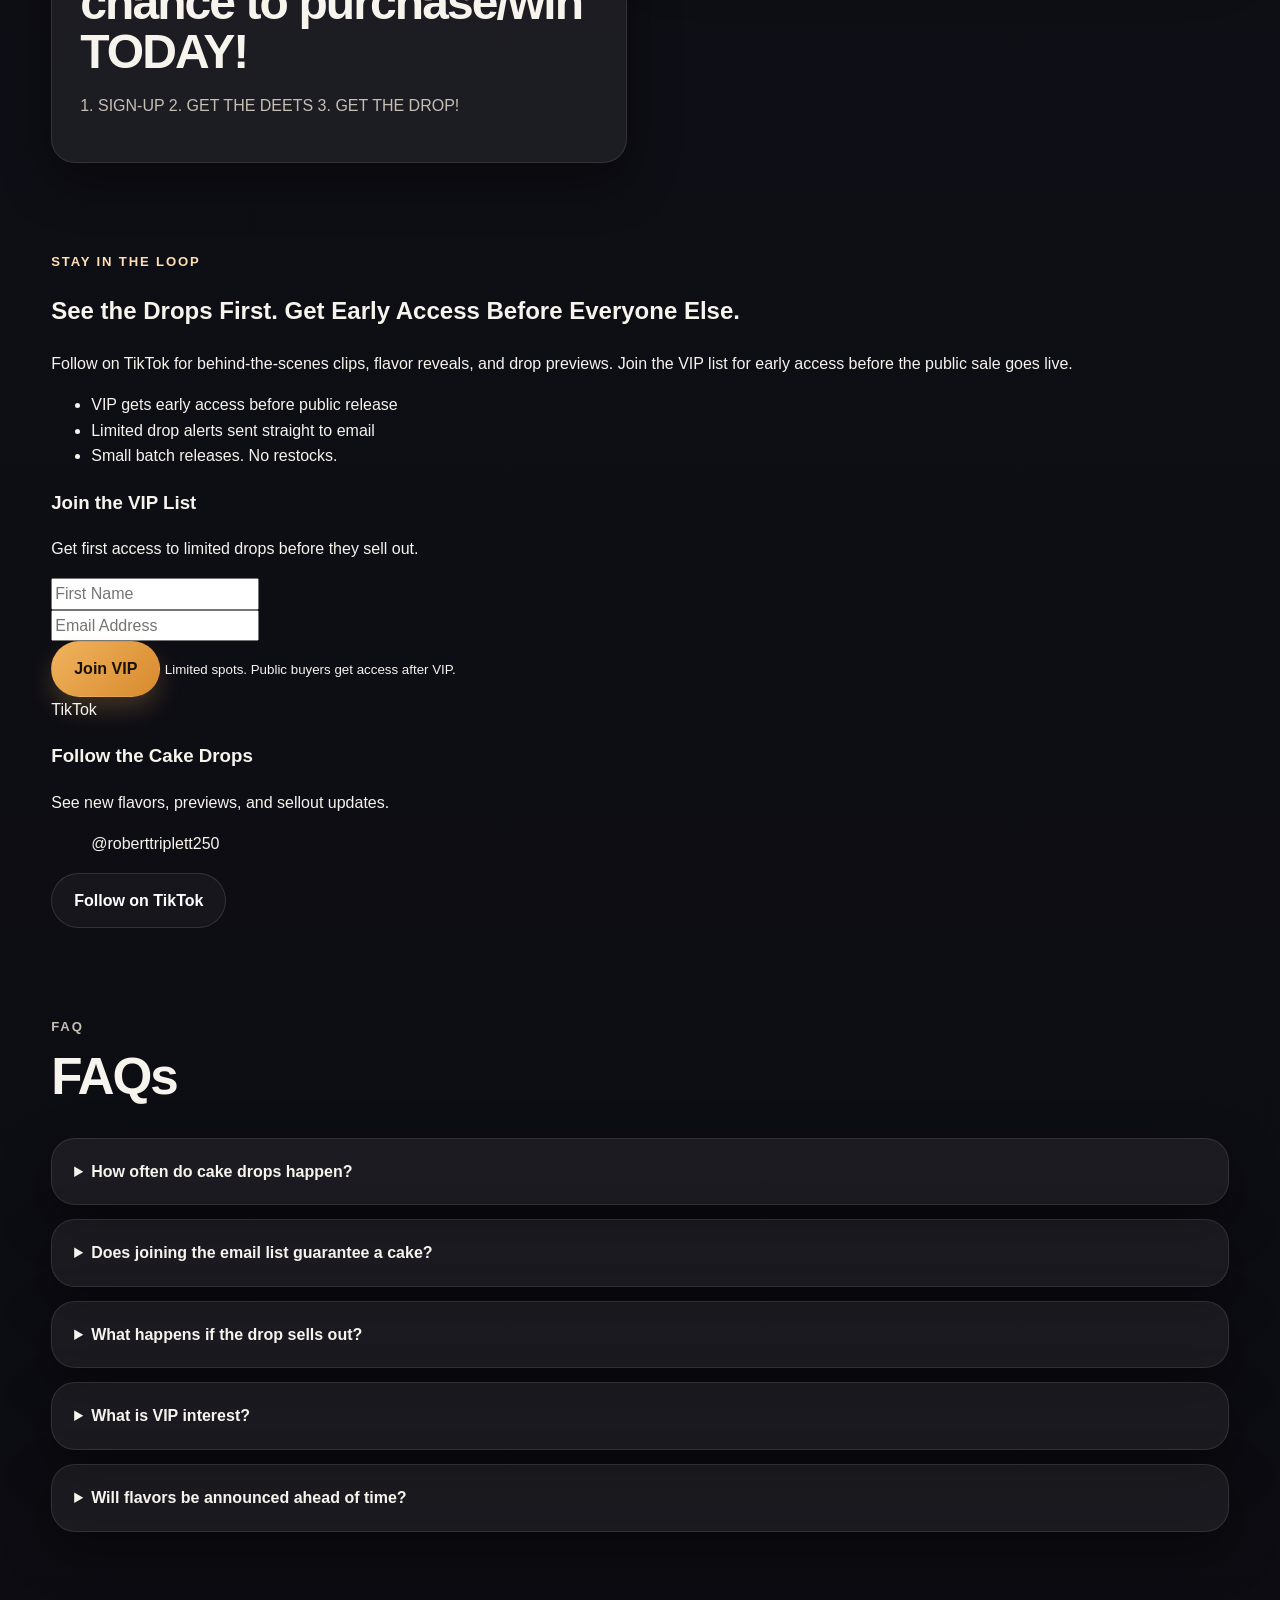
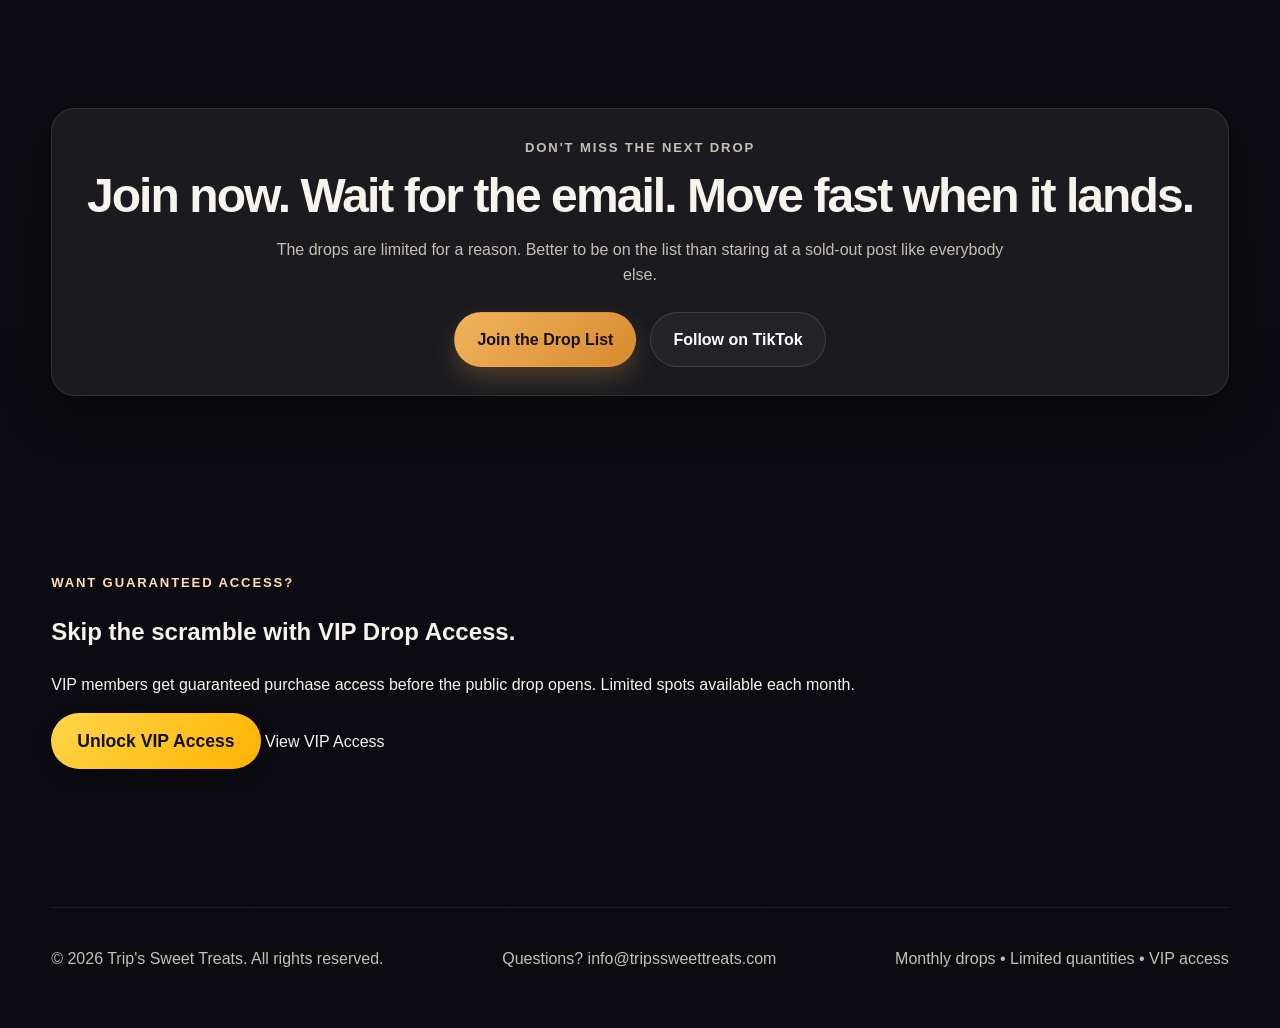
==== commit c3a08420: "Add social proof section with VIP signup form" ====
--- a/index.html
+++ b/index.html
@@ -362,6 +362,78 @@
       </div>
     </section>
 
+    <section class="social-proof-signup" id="follow-join">
+  <div class="container social-proof-grid">
+
+    <div class="social-copy">
+      <p class="eyebrow">Stay in the loop</p>
+      <h2>See the Drops First. Get Early Access Before Everyone Else.</h2>
+      <p class="social-subtext">
+        Follow on TikTok for behind-the-scenes clips, flavor reveals, and drop previews.
+        Join the VIP list for early access before the public sale goes live.
+      </p>
+
+      <ul class="social-benefits">
+        <li>VIP gets early access before public release</li>
+        <li>Limited drop alerts sent straight to email</li>
+        <li>Small batch releases. No restocks.</li>
+      </ul>
+
+      <form class="vip-signup-card" action="https://assets.mailerlite.com/jsonp/2236682/forms/FORM_ID/subscribe" method="post" target="_blank">
+        <h3>Join the VIP List</h3>
+        <p>Get first access to limited drops before they sell out.</p>
+
+        <div class="vip-form-row">
+          <input type="text" name="fields[name]" placeholder="First Name" required>
+        </div>
+
+        <div class="vip-form-row">
+          <input type="email" name="fields[email]" placeholder="Email Address" required>
+        </div>
+
+        <button type="submit" class="btn btn-primary vip-submit">
+          Join VIP
+        </button>
+
+        <small class="vip-note">
+          Limited spots. Public buyers get access after VIP.
+        </small>
+      </form>
+    </div>
+
+    <div class="social-media-card">
+      <div class="social-card-top">
+        <span class="social-badge">TikTok</span>
+        <h3>Follow the Cake Drops</h3>
+        <p>See new flavors, previews, and sellout updates.</p>
+      </div>
+
+      <div class="tiktok-shell">
+        <blockquote
+          class="tiktok-embed"
+          cite="https://www.tiktok.com/@roberttriplett250"
+          data-unique-id="roberttriplett250"
+          data-embed-type="creator">
+          <section>
+            <a target="_blank" href="https://www.tiktok.com/@roberttriplett250?refer=creator_embed">
+              @roberttriplett250
+            </a>
+          </section>
+        </blockquote>
+      </div>
+
+      <a href="https://www.tiktok.com/@roberttriplett250" target="_blank" class="btn btn-secondary social-follow-btn">
+        Follow on TikTok
+      </a>
+    </div>
+
+  </div>
+</section>
+
+<script async src="https://www.tiktok.com/embed.js"></script>
+
+      
+
     <section class="faq section" id="faq">
       <div class="container">
         <div class="section-heading">
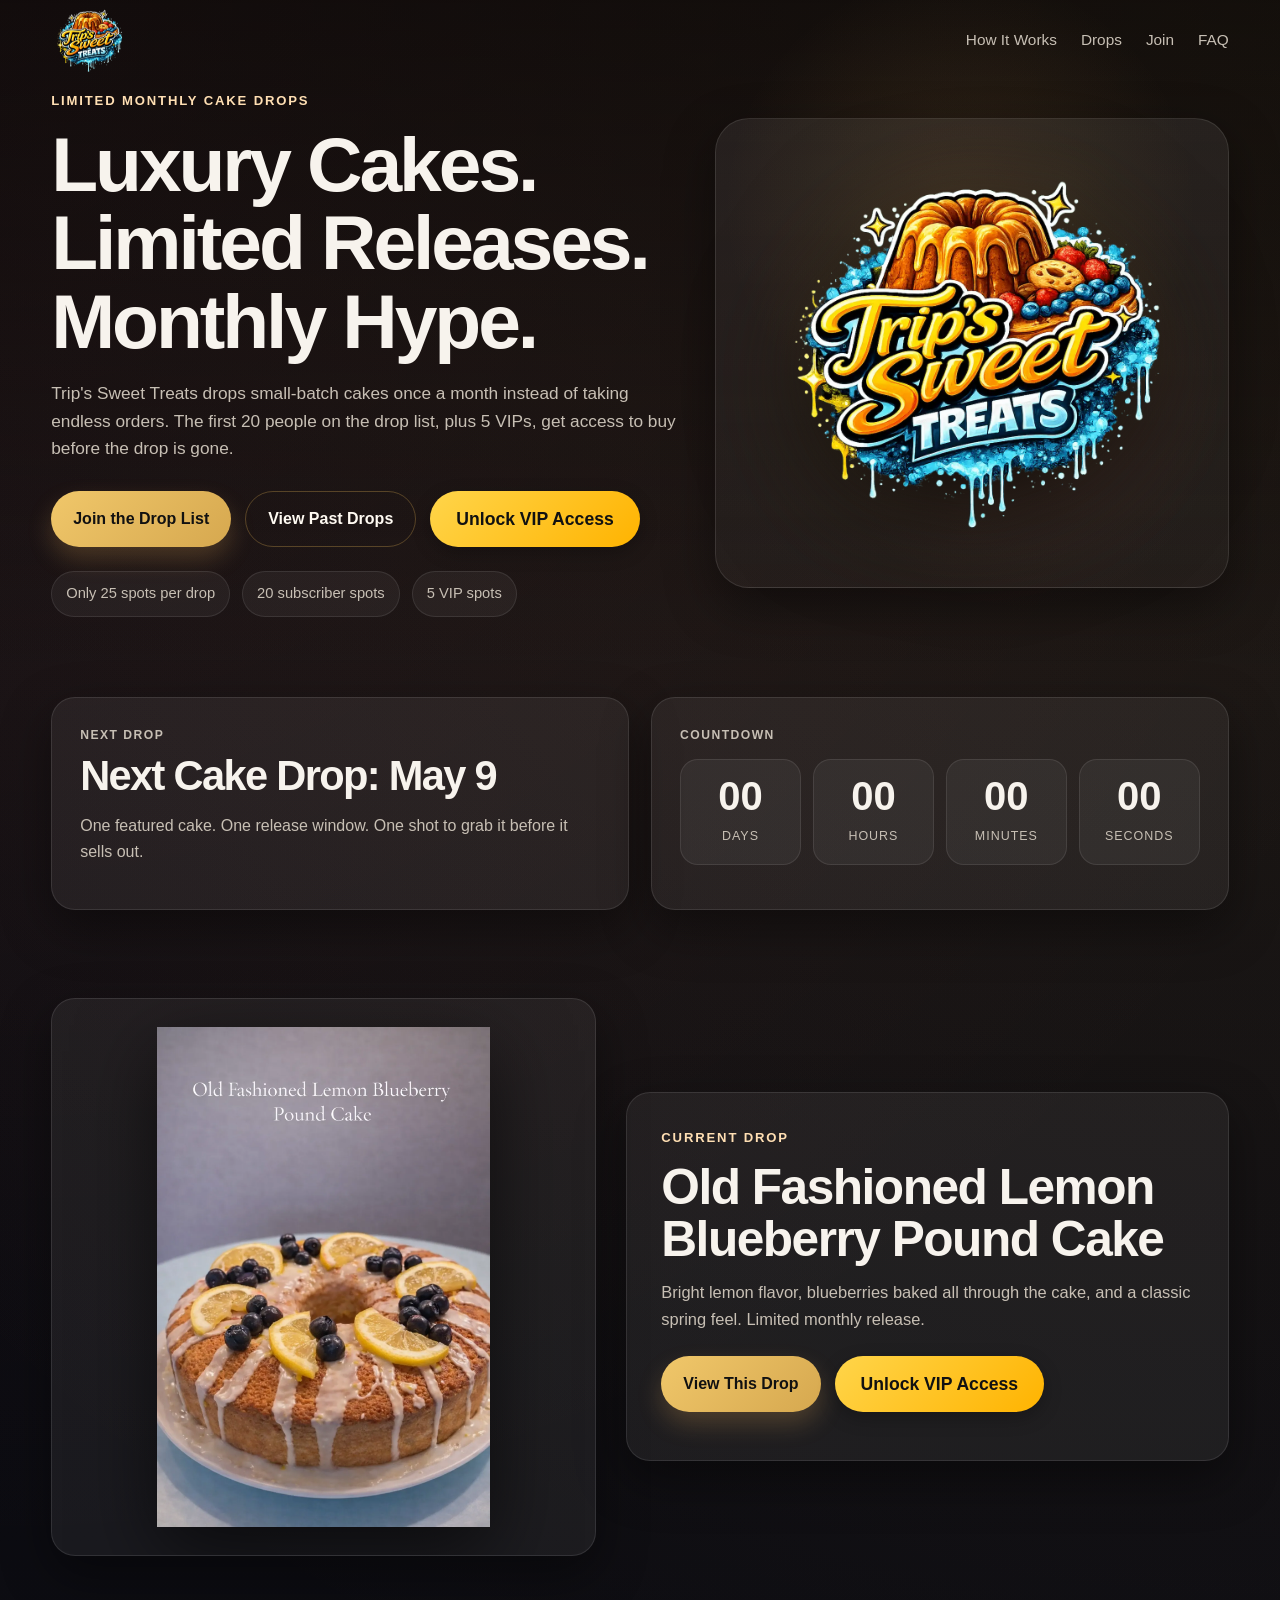
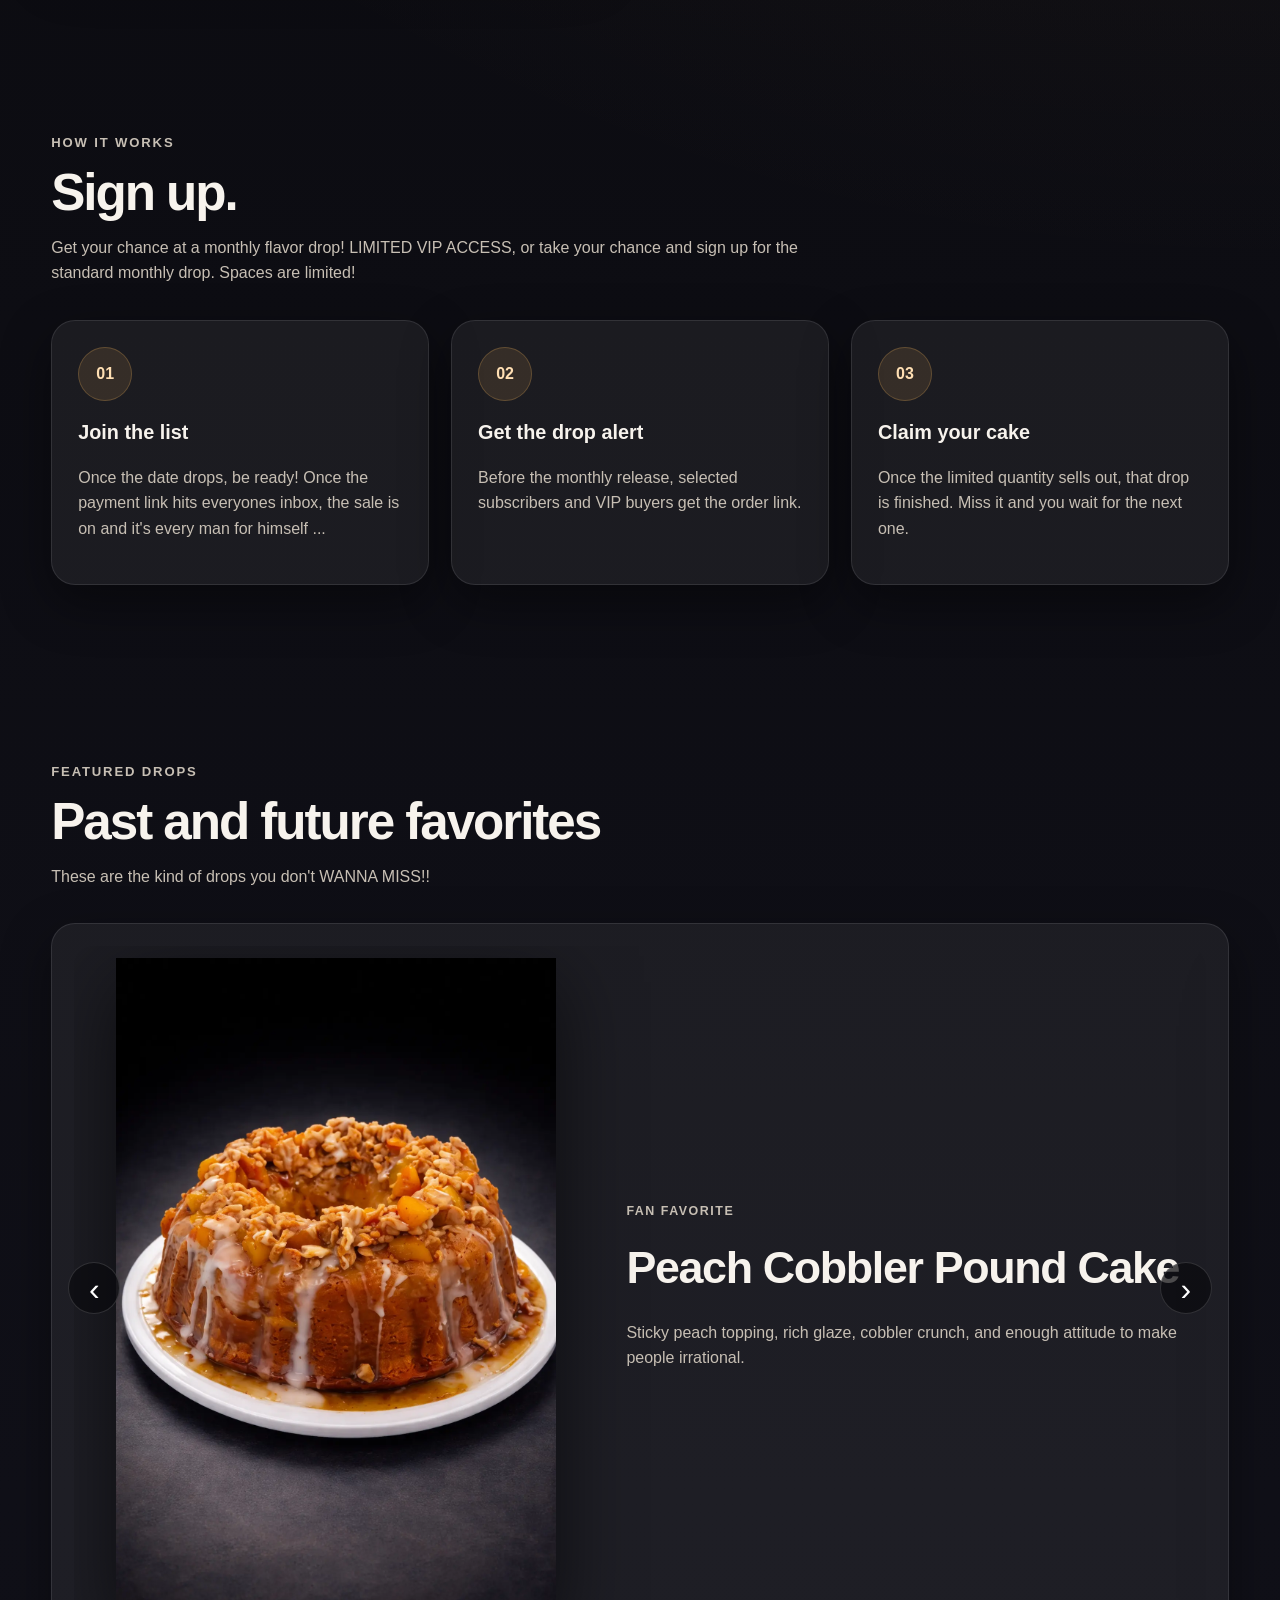
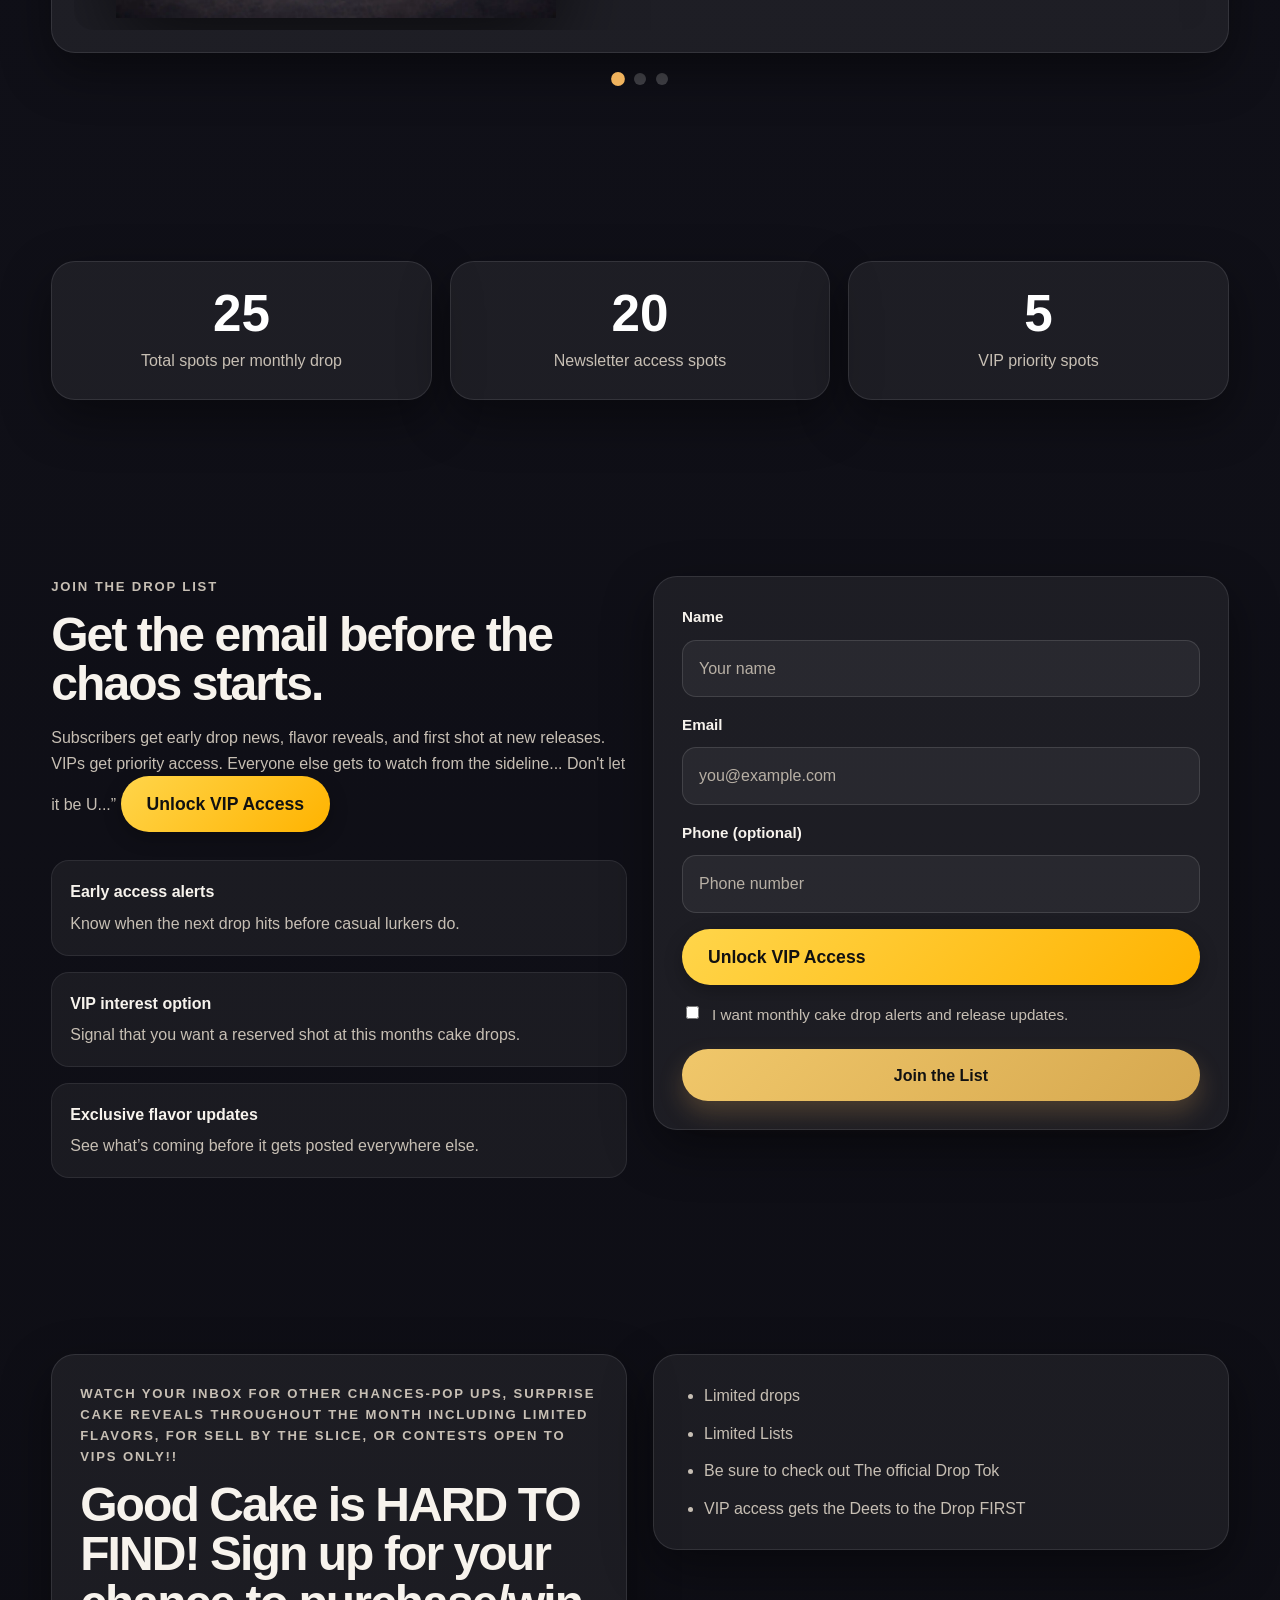
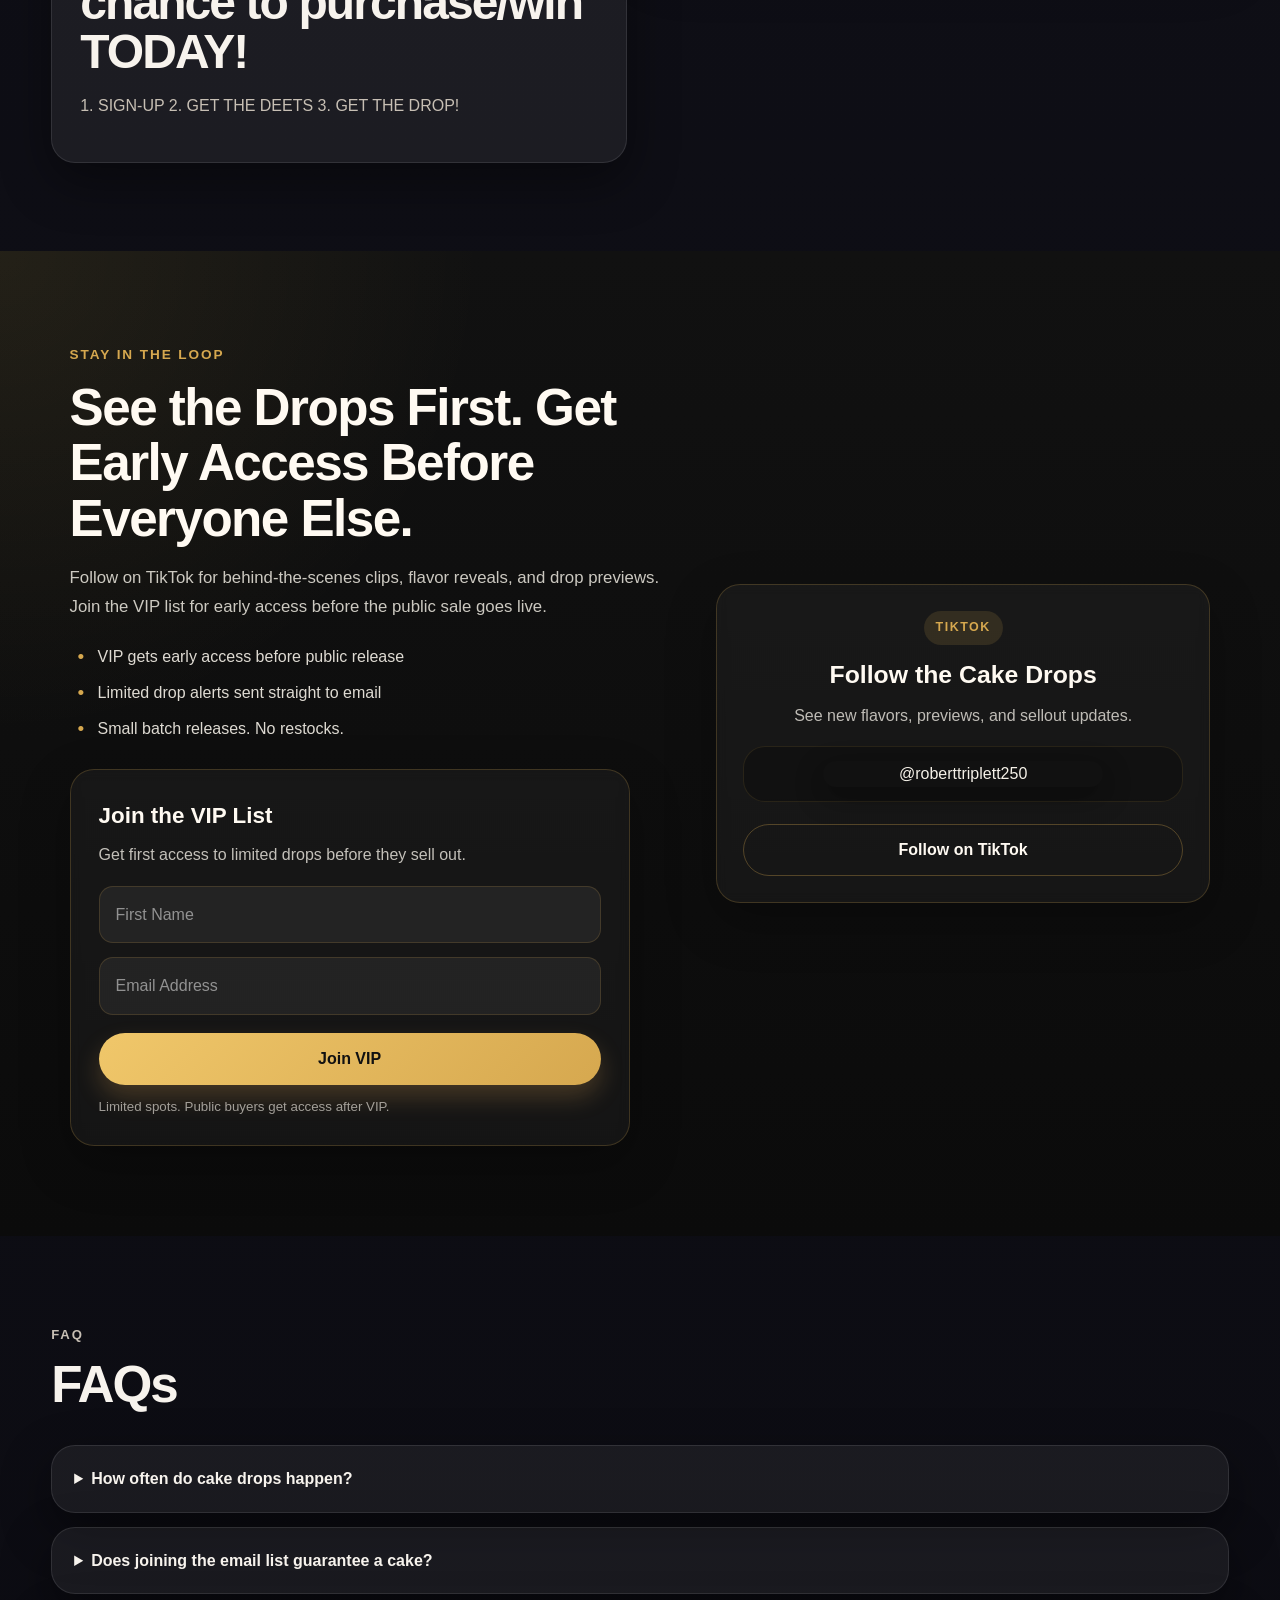
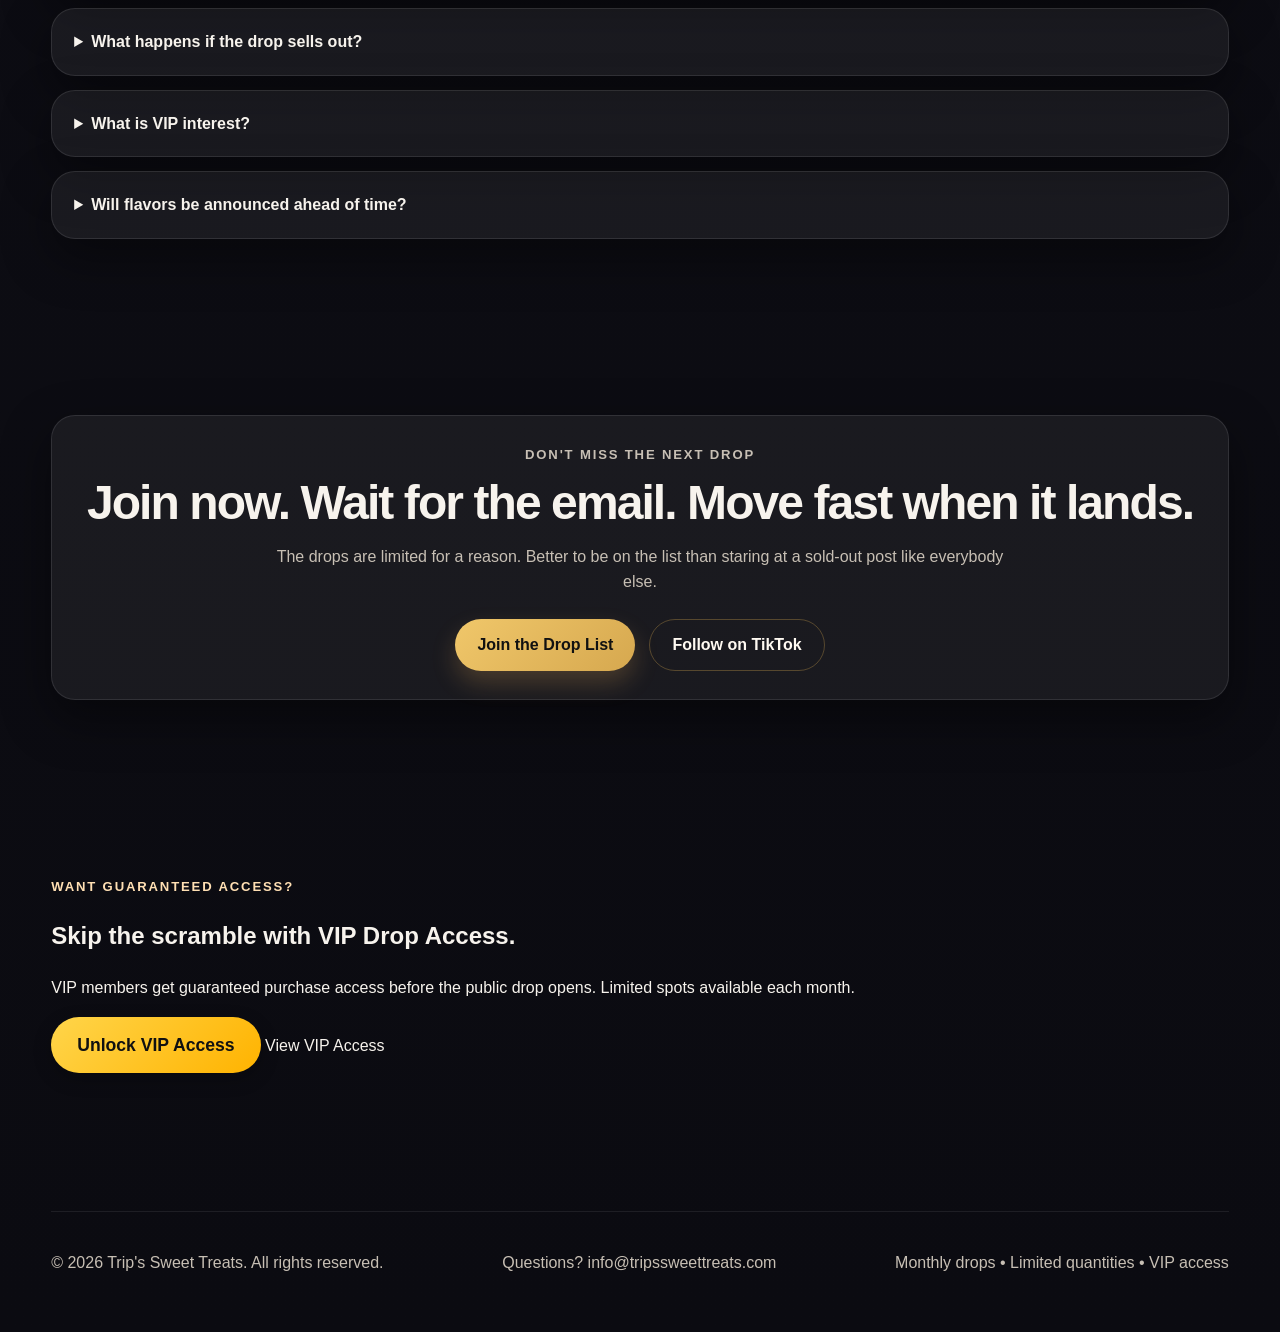
==== commit 958110c2: "Update next cake drop date to May 9" ====
--- a/index.html
+++ b/index.html
@@ -86,7 +86,7 @@
       <div class="container announcement-grid">
         <div class="announcement-card">
           <p class="mini-label">Next Drop</p>
-          <h2>Next Cake Drop: April 26</h2>
+          <h2>Next Cake Drop: May 9</h2>
           <p>
             One featured cake. One release window. One shot to grab it before it sells out.
           </p>
@@ -510,7 +510,7 @@
   </footer>
 
   <script>
-    const targetDate = new Date("2026-04-26T19:00:00").getTime();
+    const targetDate = new Date("2026-05-09T12:00:00").getTime();
 
     function updateCountdown() {
       const now = new Date().getTime();
--- a/style.css
+++ b/style.css
@@ -1545,3 +1545,264 @@
 .vip-btn:active {
   transform: scale(0.98);
 }
+
+.social-proof-signup {
+  padding: 90px 20px;
+  background:
+    radial-gradient(circle at top left, rgba(255, 214, 102, 0.08), transparent 30%),
+    linear-gradient(180deg, #111111 0%, #0b0b0b 100%);
+  color: #f5f1e8;
+}
+
+.social-proof-grid {
+  max-width: 1200px;
+  margin: 0 auto;
+  display: grid;
+  grid-template-columns: 1.1fr 0.9fr;
+  gap: 42px;
+  align-items: center;
+}
+
+.social-copy .eyebrow {
+  display: inline-block;
+  margin-bottom: 14px;
+  font-size: 0.85rem;
+  font-weight: 700;
+  text-transform: uppercase;
+  letter-spacing: 0.14em;
+  color: #d6a84f;
+}
+
+.social-copy h2 {
+  margin: 0 0 18px;
+  font-size: clamp(2rem, 4vw, 3.4rem);
+  line-height: 1.08;
+  letter-spacing: -0.03em;
+  color: #fffaf2;
+}
+
+.social-subtext {
+  max-width: 620px;
+  margin-bottom: 24px;
+  font-size: 1.05rem;
+  line-height: 1.7;
+  color: rgba(245, 241, 232, 0.82);
+}
+
+.social-benefits {
+  list-style: none;
+  padding: 0;
+  margin: 0 0 28px;
+}
+
+.social-benefits li {
+  position: relative;
+  padding-left: 28px;
+  margin-bottom: 12px;
+  color: rgba(245, 241, 232, 0.9);
+  line-height: 1.5;
+}
+
+.social-benefits li::before {
+  content: "•";
+  position: absolute;
+  left: 8px;
+  top: 0;
+  color: #d6a84f;
+  font-size: 1.2rem;
+  line-height: 1.2;
+}
+
+.vip-signup-card,
+.social-media-card {
+  background: rgba(255, 255, 255, 0.04);
+  border: 1px solid rgba(214, 168, 79, 0.22);
+  border-radius: 24px;
+  box-shadow: 0 18px 50px rgba(0, 0, 0, 0.28);
+  backdrop-filter: blur(6px);
+}
+
+.vip-signup-card {
+  max-width: 560px;
+  padding: 28px;
+}
+
+.vip-signup-card h3 {
+  margin: 0 0 8px;
+  font-size: 1.4rem;
+  color: #fffaf2;
+}
+
+.vip-signup-card p {
+  margin: 0 0 18px;
+  color: rgba(245, 241, 232, 0.78);
+}
+
+.vip-form-row {
+  margin-bottom: 14px;
+}
+
+.vip-form-row input {
+  width: 100%;
+  padding: 15px 16px;
+  border-radius: 14px;
+  border: 1px solid rgba(214, 168, 79, 0.18);
+  background: rgba(255, 255, 255, 0.06);
+  color: #fff;
+  font-size: 1rem;
+  outline: none;
+  box-sizing: border-box;
+}
+
+.vip-form-row input::placeholder {
+  color: rgba(255, 255, 255, 0.5);
+}
+
+.vip-form-row input:focus {
+  border-color: #d6a84f;
+  box-shadow: 0 0 0 3px rgba(214, 168, 79, 0.16);
+}
+
+.vip-submit {
+  width: 100%;
+  margin-top: 4px;
+}
+
+.vip-note {
+  display: block;
+  margin-top: 12px;
+  color: rgba(245, 241, 232, 0.62);
+  line-height: 1.5;
+}
+
+.social-media-card {
+  padding: 26px;
+  text-align: center;
+}
+
+.social-card-top {
+  margin-bottom: 18px;
+}
+
+.social-badge {
+  display: inline-block;
+  margin-bottom: 10px;
+  padding: 7px 12px;
+  border-radius: 999px;
+  background: rgba(214, 168, 79, 0.14);
+  color: #d6a84f;
+  font-size: 0.78rem;
+  font-weight: 700;
+  text-transform: uppercase;
+  letter-spacing: 0.12em;
+}
+
+.social-card-top h3 {
+  margin: 0 0 8px;
+  font-size: 1.55rem;
+  color: #fffaf2;
+}
+
+.social-card-top p {
+  margin: 0;
+  color: rgba(245, 241, 232, 0.76);
+  line-height: 1.6;
+}
+
+.tiktok-shell {
+  display: flex;
+  justify-content: center;
+  margin: 18px 0 22px;
+  padding: 14px;
+  border-radius: 22px;
+  background: rgba(0, 0, 0, 0.24);
+  border: 1px solid rgba(214, 168, 79, 0.12);
+}
+
+.tiktok-embed {
+  margin: 0 !important;
+  max-width: 340px !important;
+  min-width: 280px !important;
+  border-radius: 18px !important;
+  overflow: hidden !important;
+  box-shadow: 0 10px 28px rgba(0, 0, 0, 0.35) !important;
+}
+
+.social-follow-btn {
+  width: 100%;
+}
+
+.btn {
+  display: inline-flex;
+  align-items: center;
+  justify-content: center;
+  min-height: 52px;
+  padding: 0 22px;
+  border-radius: 999px;
+  font-weight: 700;
+  text-decoration: none;
+  transition: 0.25s ease;
+  cursor: pointer;
+  border: none;
+}
+
+.btn-primary {
+  background: linear-gradient(135deg, #f0c76a 0%, #d6a84f 100%);
+  color: #111;
+}
+
+.btn-primary:hover {
+  transform: translateY(-1px);
+  box-shadow: 0 10px 24px rgba(214, 168, 79, 0.22);
+}
+
+.btn-secondary {
+  background: transparent;
+  color: #fffaf2;
+  border: 1px solid rgba(214, 168, 79, 0.32);
+}
+
+.btn-secondary:hover {
+  background: rgba(214, 168, 79, 0.08);
+  transform: translateY(-1px);
+}
+
+@media (max-width: 900px) {
+  .social-proof-grid {
+    grid-template-columns: 1fr;
+  }
+
+  .social-copy h2 {
+    font-size: 2.3rem;
+  }
+
+  .vip-signup-card,
+  .social-media-card {
+    max-width: 100%;
+  }
+}
+
+@media (max-width: 600px) {
+  .social-proof-signup {
+    padding: 70px 16px;
+  }
+
+  .social-copy h2 {
+    font-size: 1.95rem;
+  }
+
+  .social-subtext {
+    font-size: 1rem;
+  }
+
+  .vip-signup-card,
+  .social-media-card {
+    padding: 22px 18px;
+    border-radius: 20px;
+  }
+
+  .tiktok-embed {
+    max-width: 100% !important;
+    min-width: 100% !important;
+  }
+}
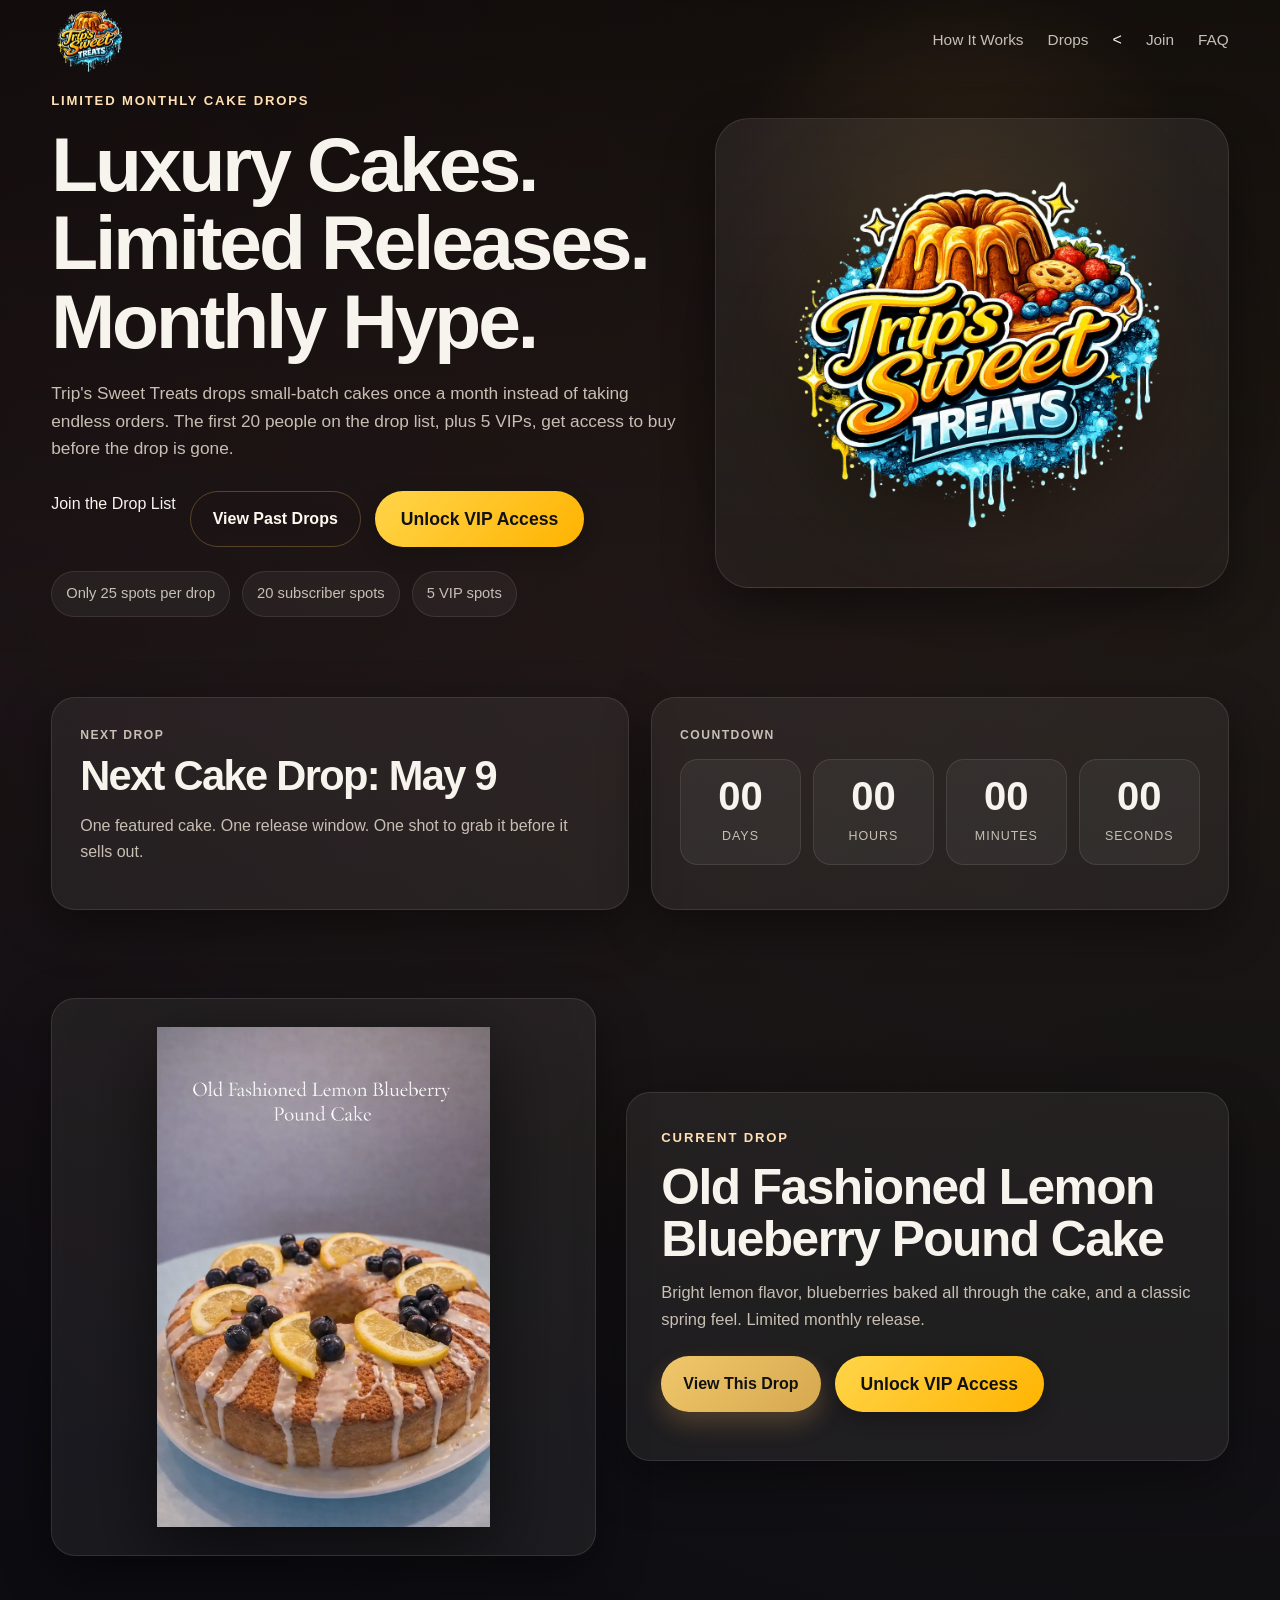
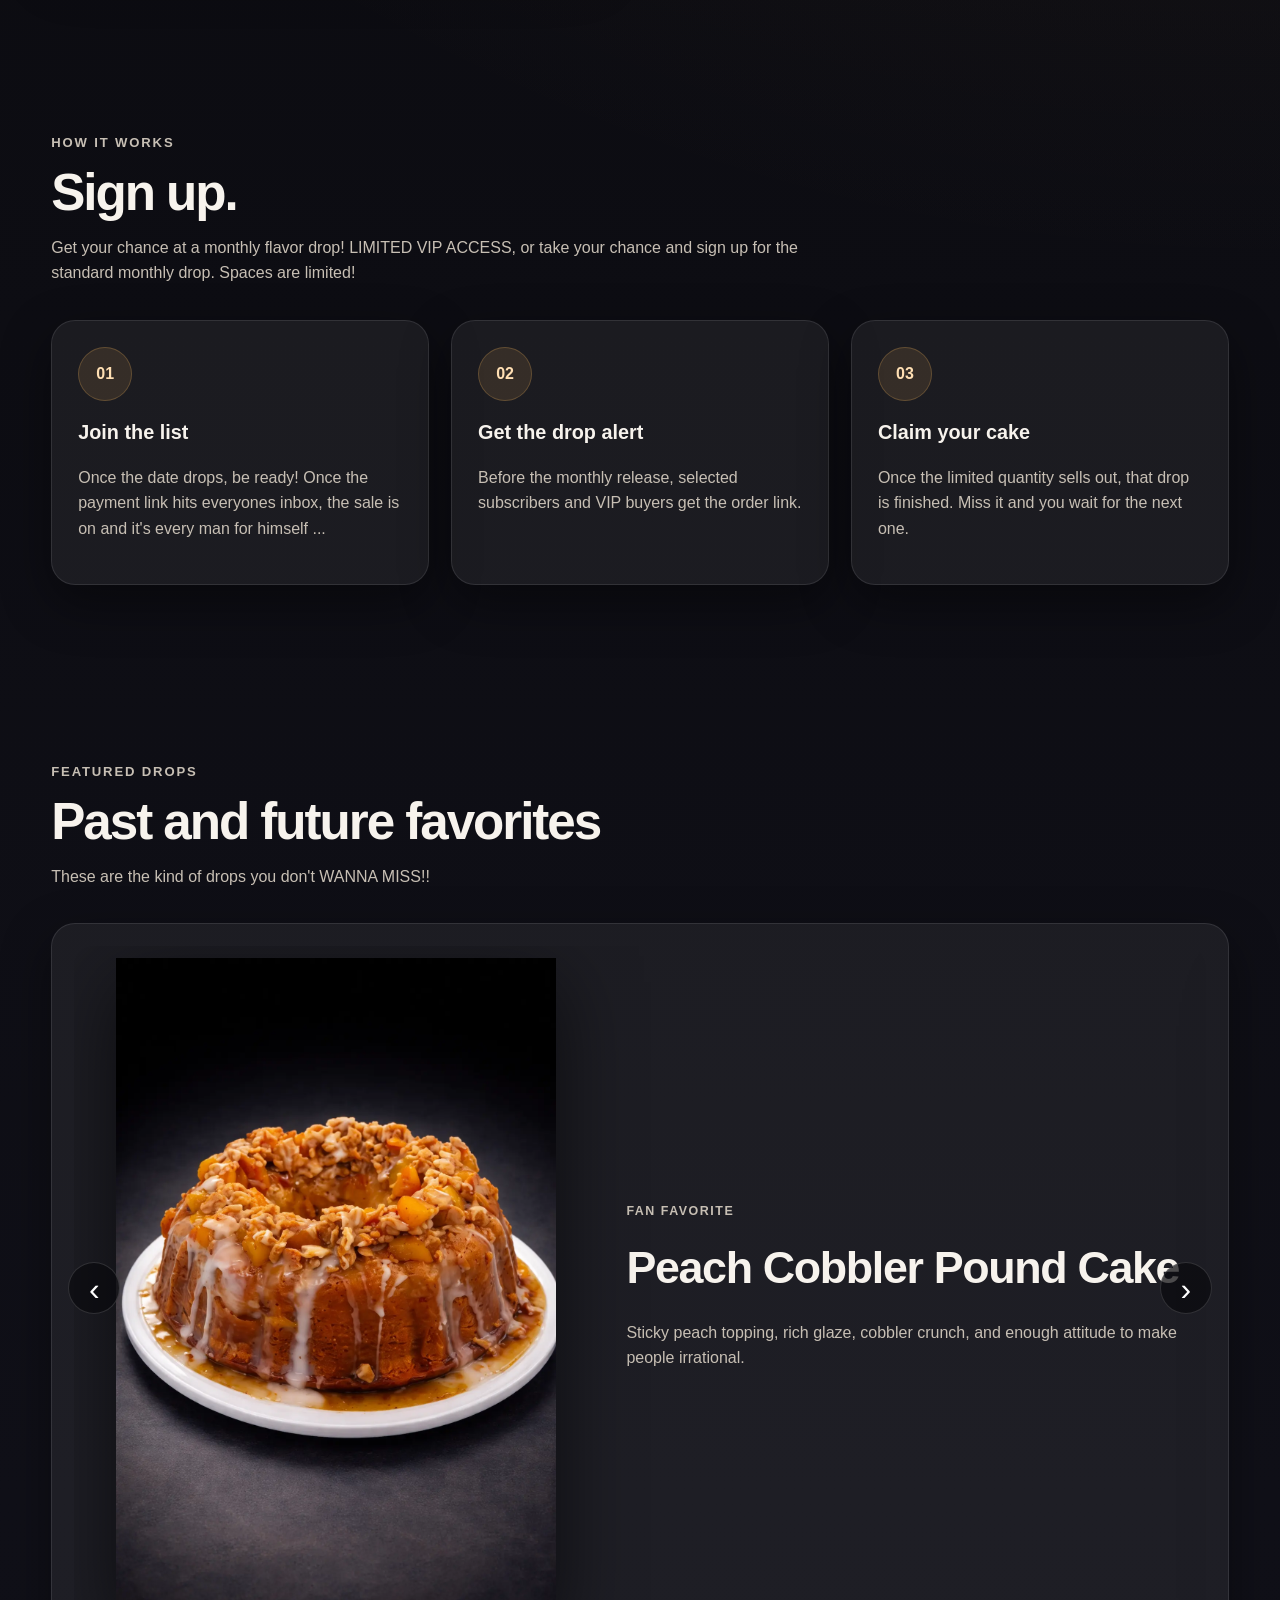
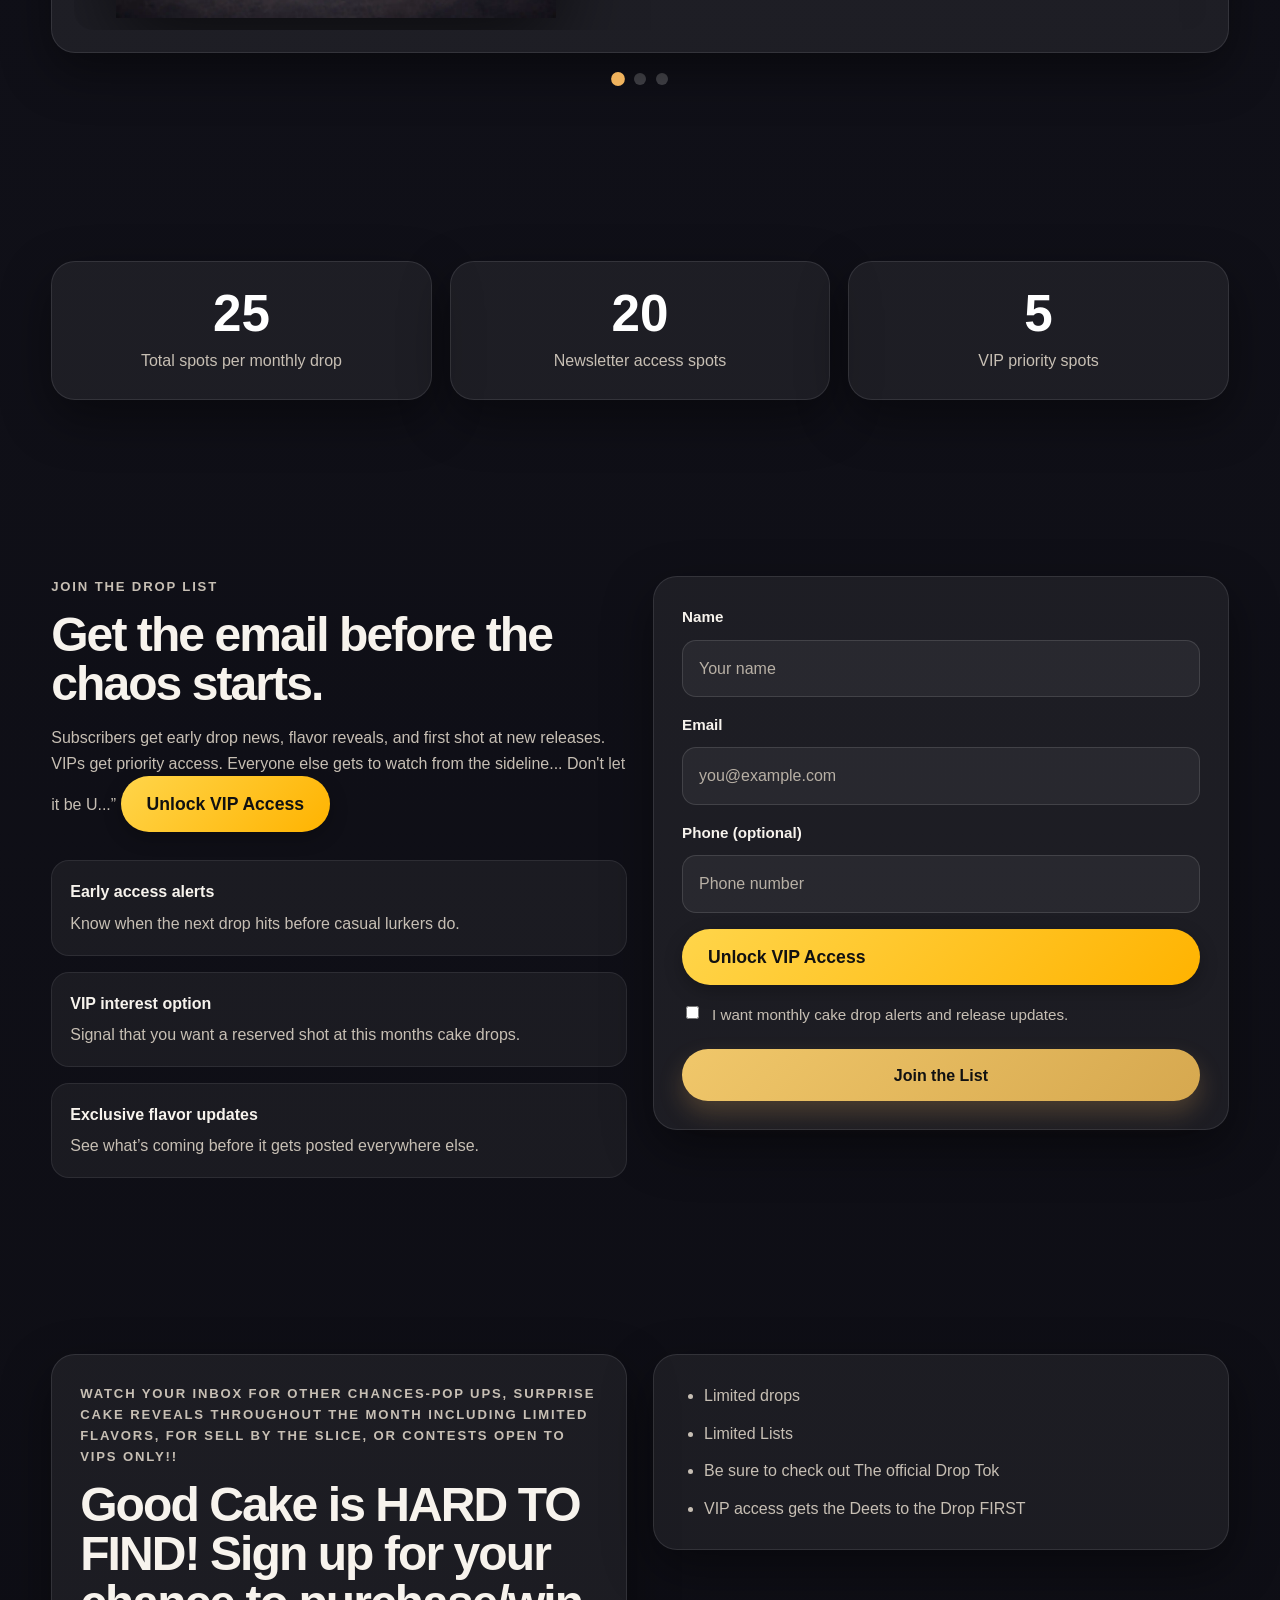
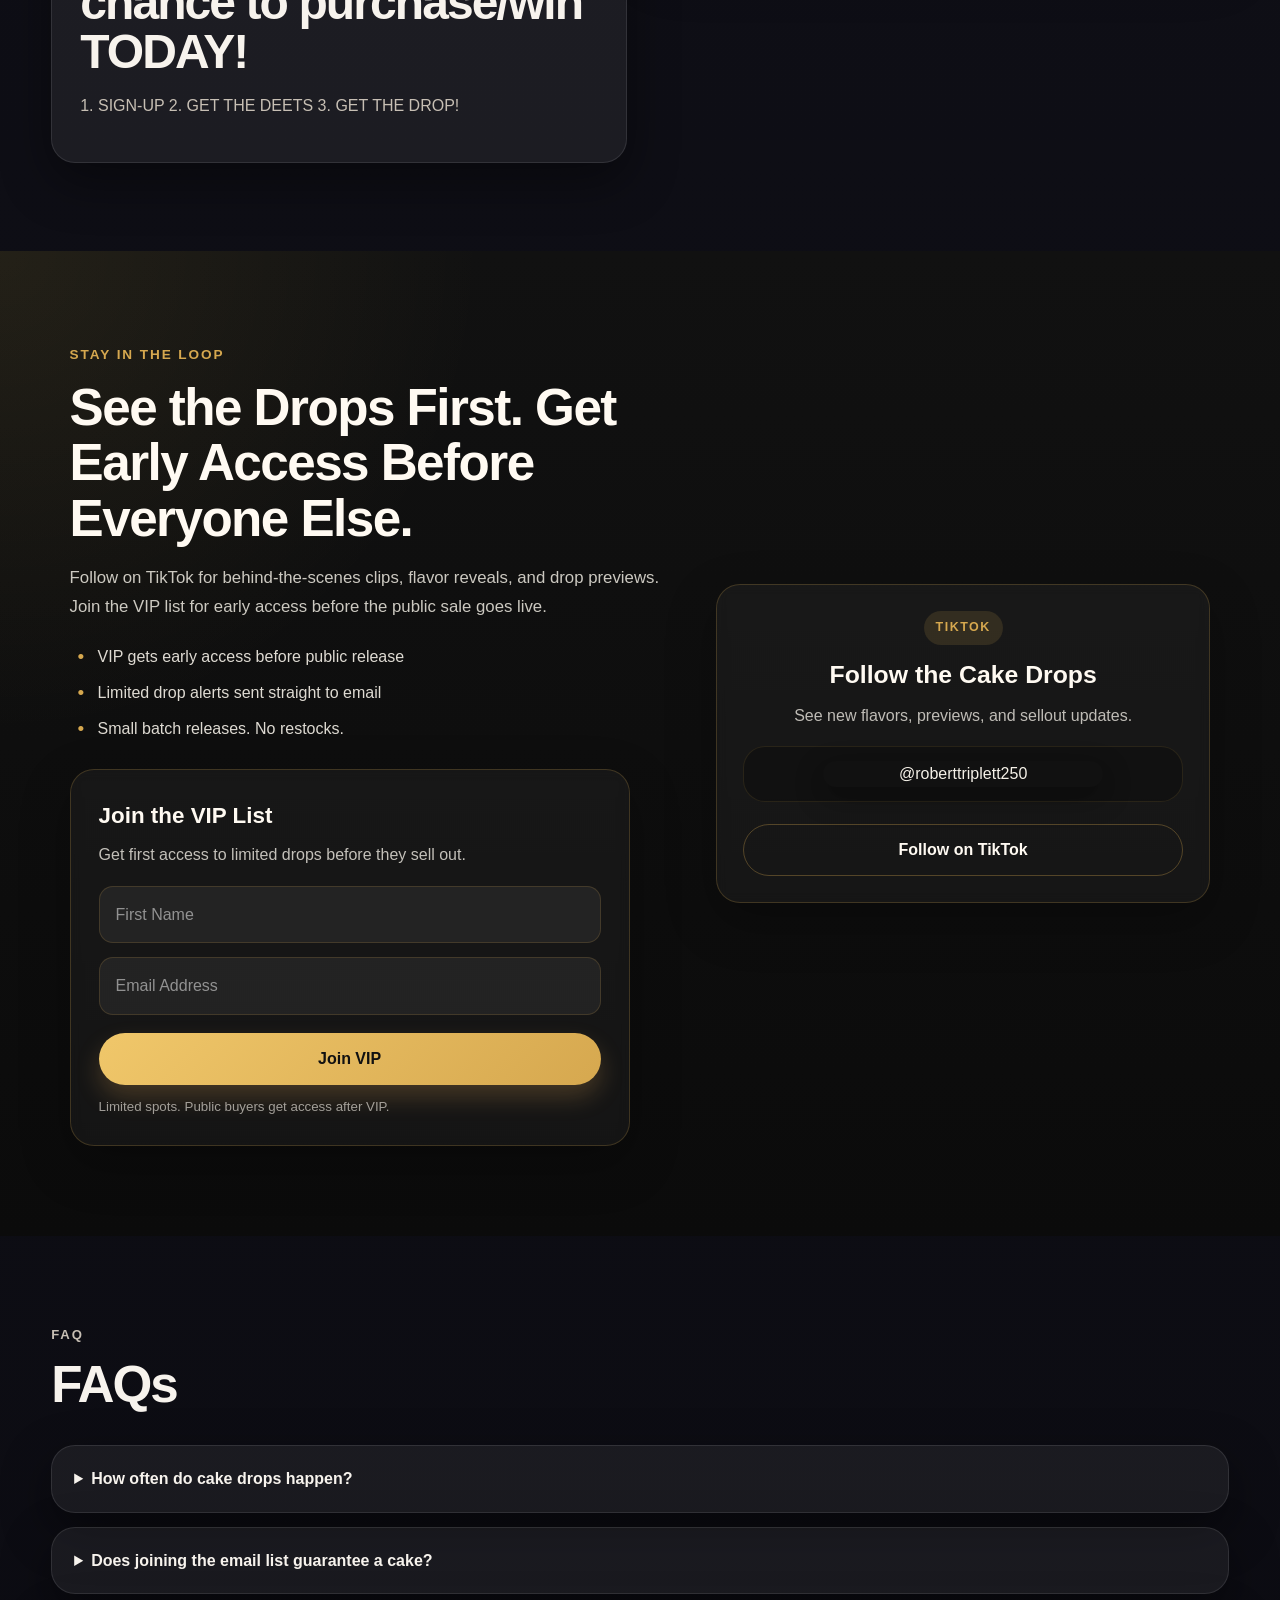
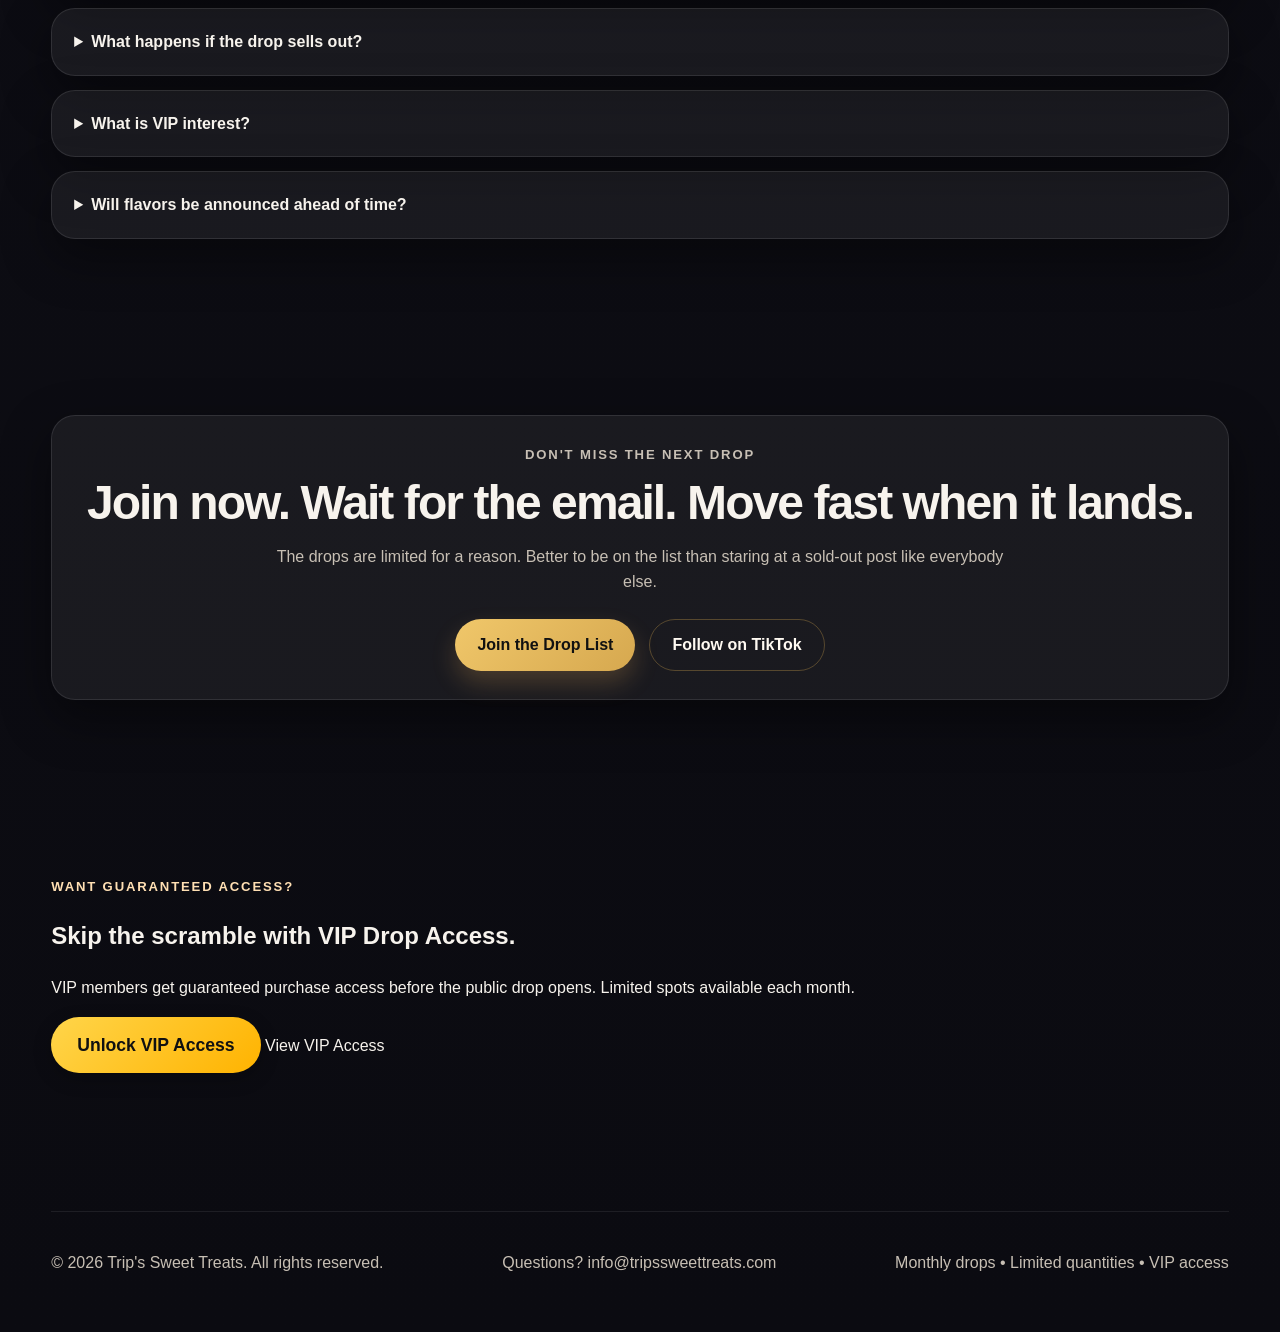
==== commit 91df5793: "Update index.html" ====
--- a/index.html
+++ b/index.html
@@ -9,8 +9,7 @@
     content="Trip's Sweet Treats releases limited monthly cake drops. Join the list for early access, VIP priority, and exclusive cake releases." />
   <link rel="stylesheet" href="style.css" />
 
-
- <!-- MailerLite Universal -->
+  <!-- MailerLite Universal -->
 <script>
     (function(w,d,e,u,f,l,n){w[f]=w[f]||function(){(w[f].q=w[f].q||[])
     .push(arguments);},l=d.createElement(e),l.async=1,l.src=u,
@@ -18,7 +17,7 @@
     (window,document,'script','https://assets.mailerlite.com/js/universal.js','ml');
     ml('account', '2236682');
 </script>
-<!-- End MailerLite Universal --> 
+<!-- End MailerLite Universal -->
 </head>
 <body>
 
@@ -35,7 +34,7 @@
       <nav class="main-nav">
         <a href="#how-it-works">How It Works</a>
         <a href="#featured-drops">Drops</a>
-        <a href="#join-drop">Join</a>
+        <<a class="ml-onclick-form" href="javascript:void(0)" onclick="ml('show', '2TtHjL', true)">Join</a>
         <a href="#faq">FAQ</a>
       </nav>
     </div>
@@ -56,7 +55,7 @@
           </p>
 
           <div class="hero-actions">
-            <a href="#join-drop" class="btn btn-primary">Join the Drop List</a>
+            <a class="ml-onclick-form" href="javascript:void(0)" class="btn btn-primary" onclick="ml('show', '2TtHjL', true)">Join the Drop List</a> 
             <a href="#featured-drops" class="btn btn-secondary">View Past Drops</a>
             <a href="javascript:void(0)" 
              class="vip-btn ml-onclick-form"onclick="ml('show', 'tnzaLd', true)">Unlock VIP Access</a>
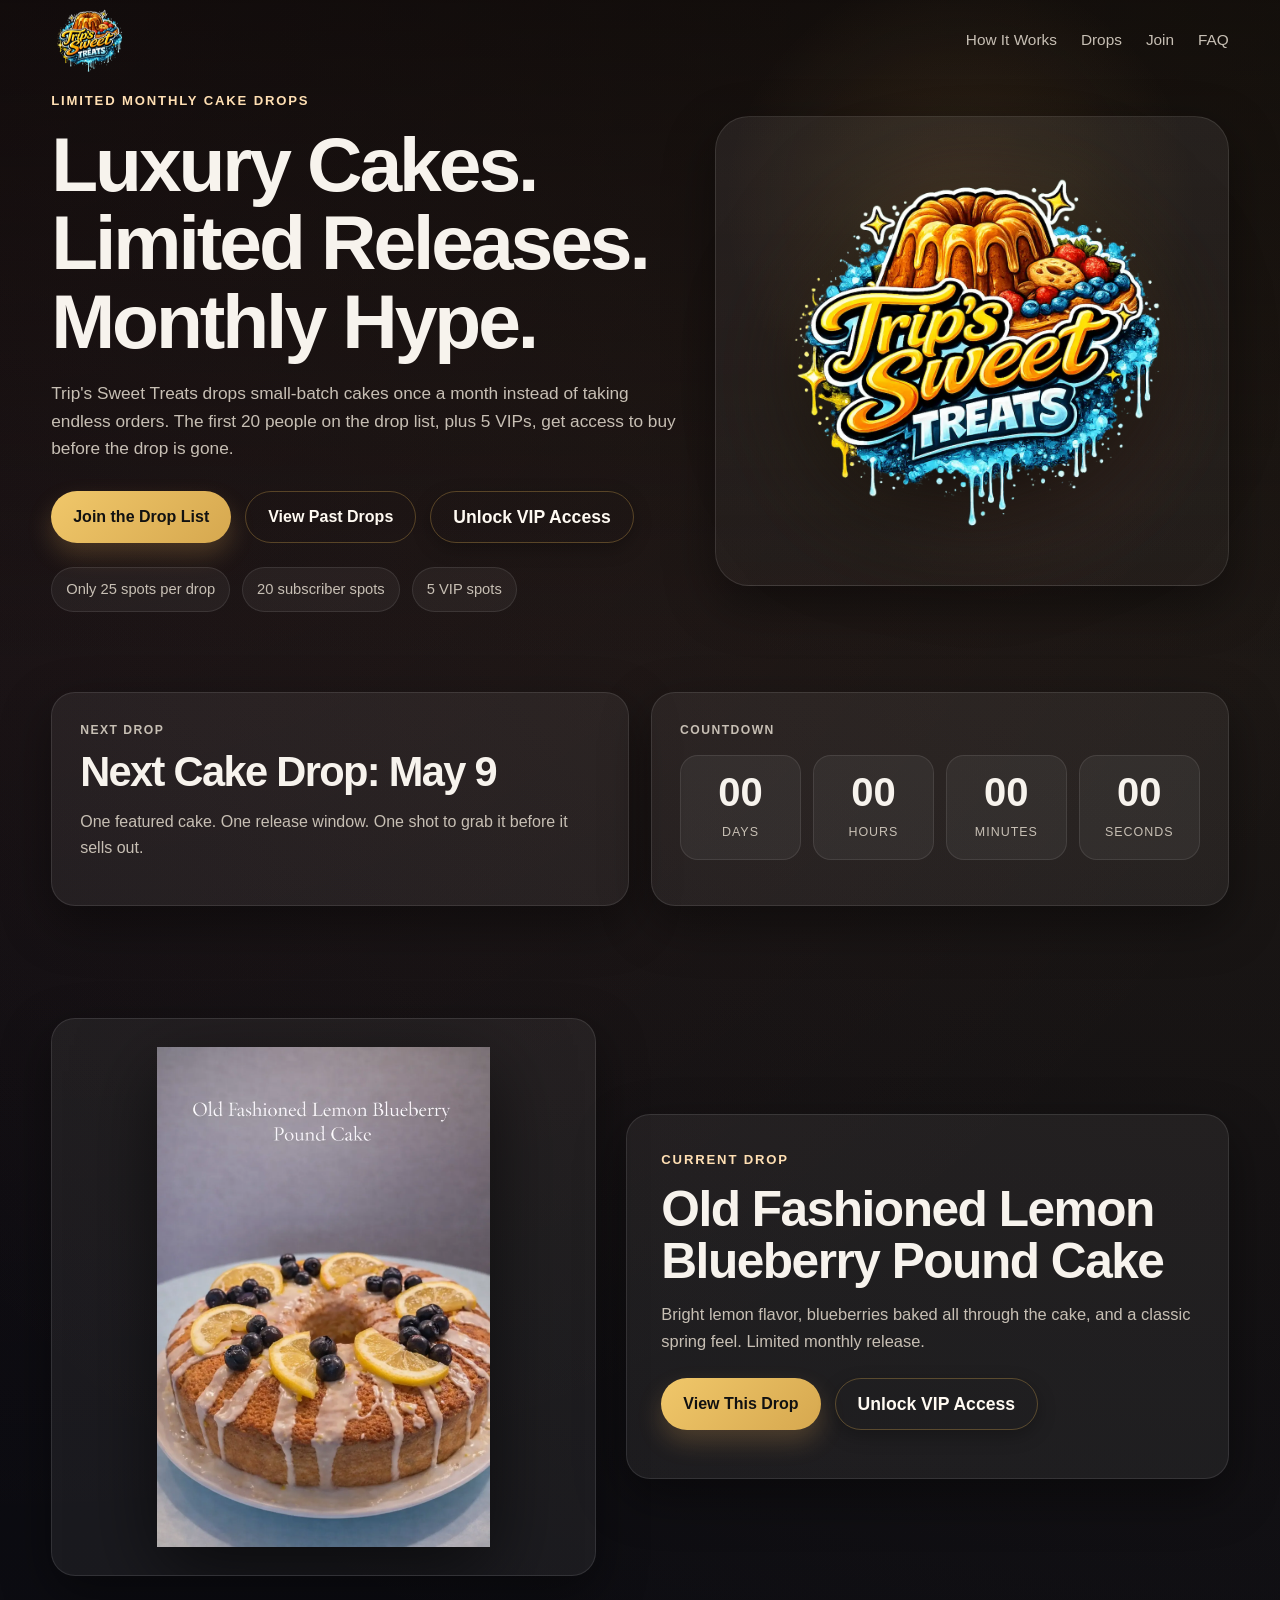
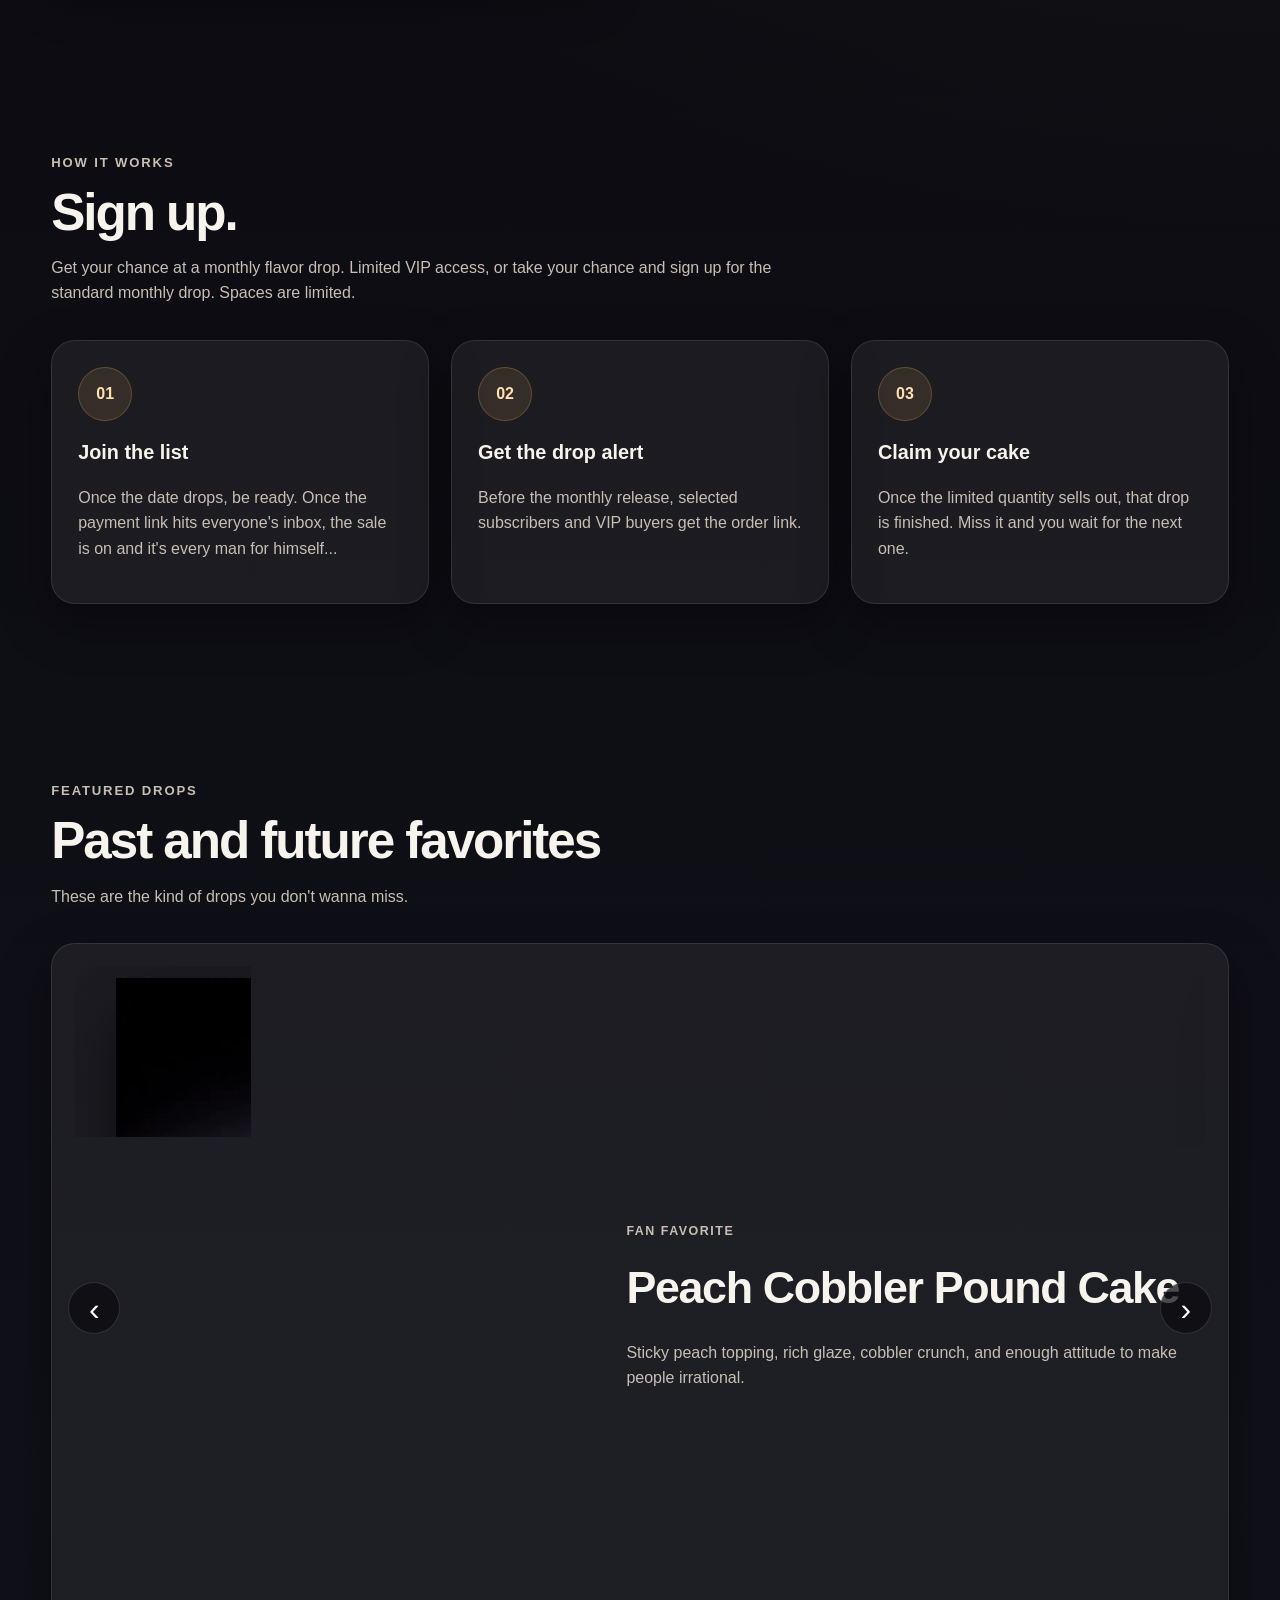
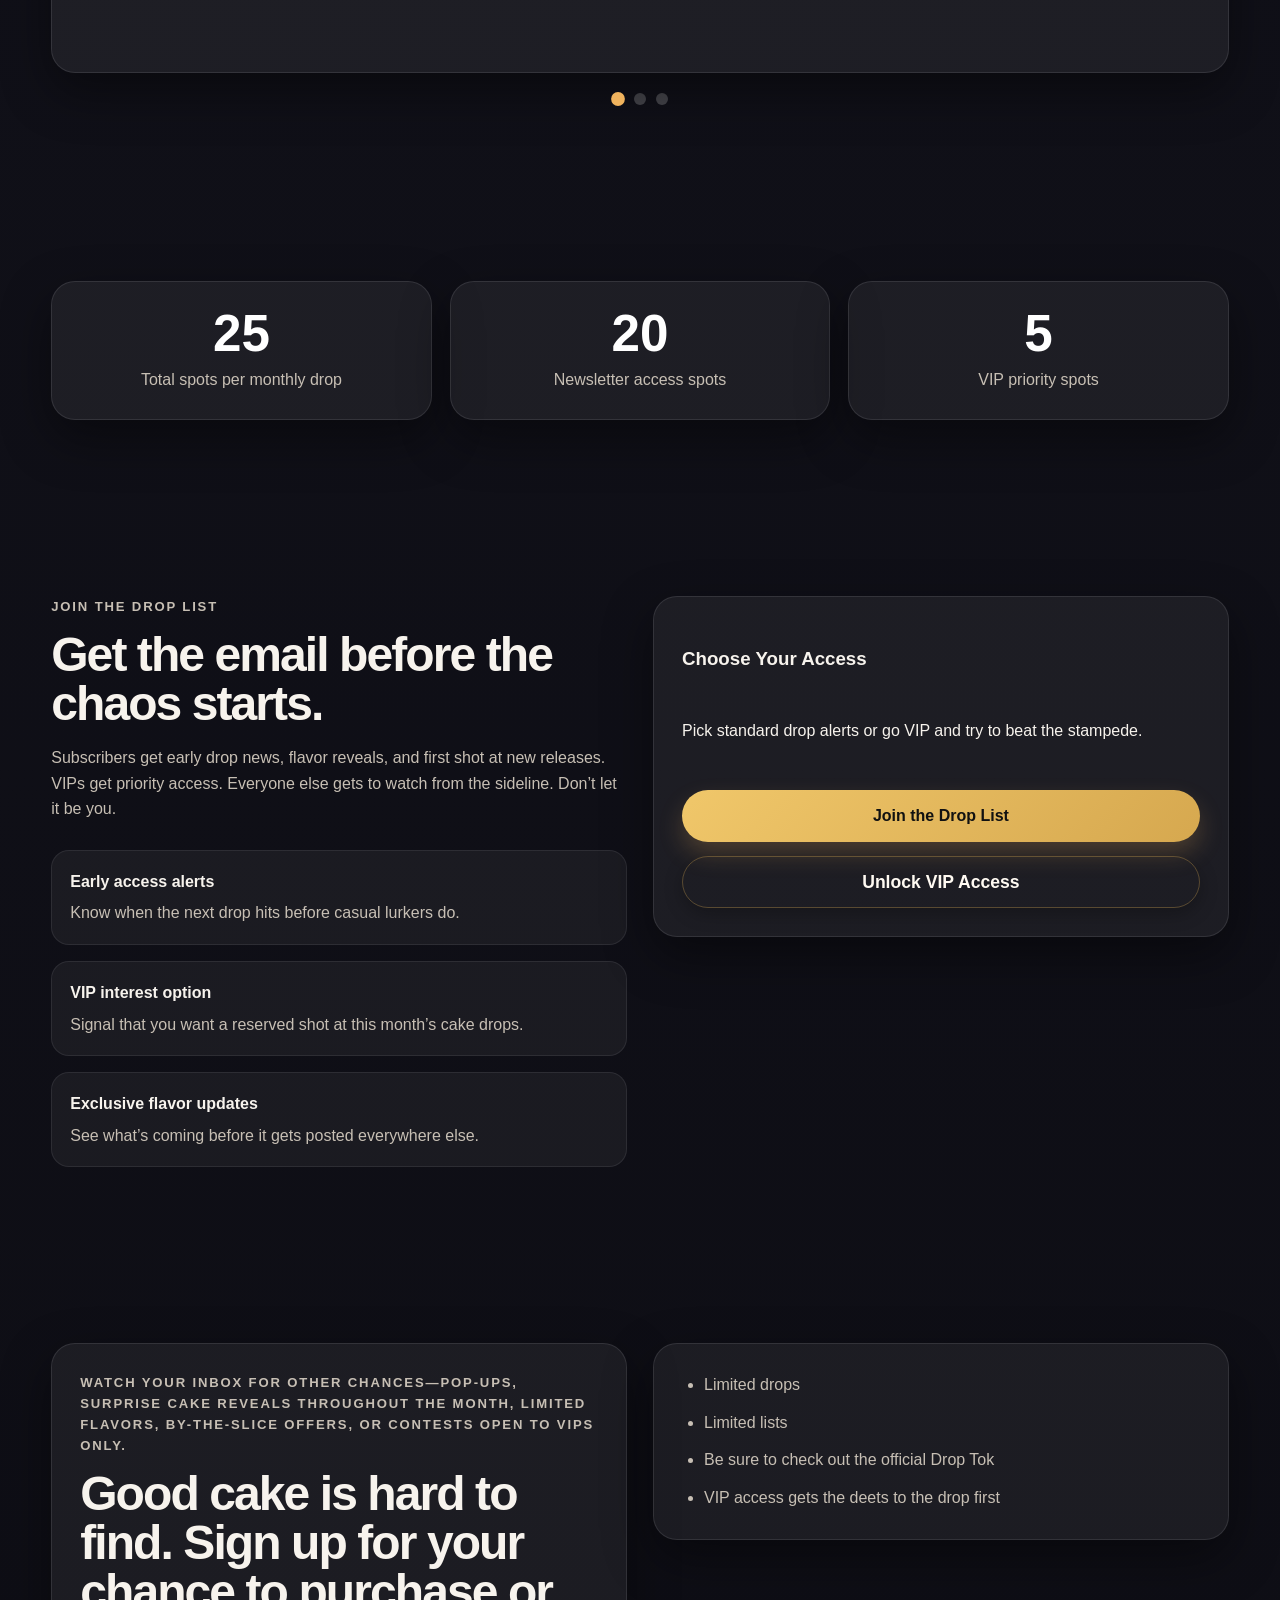
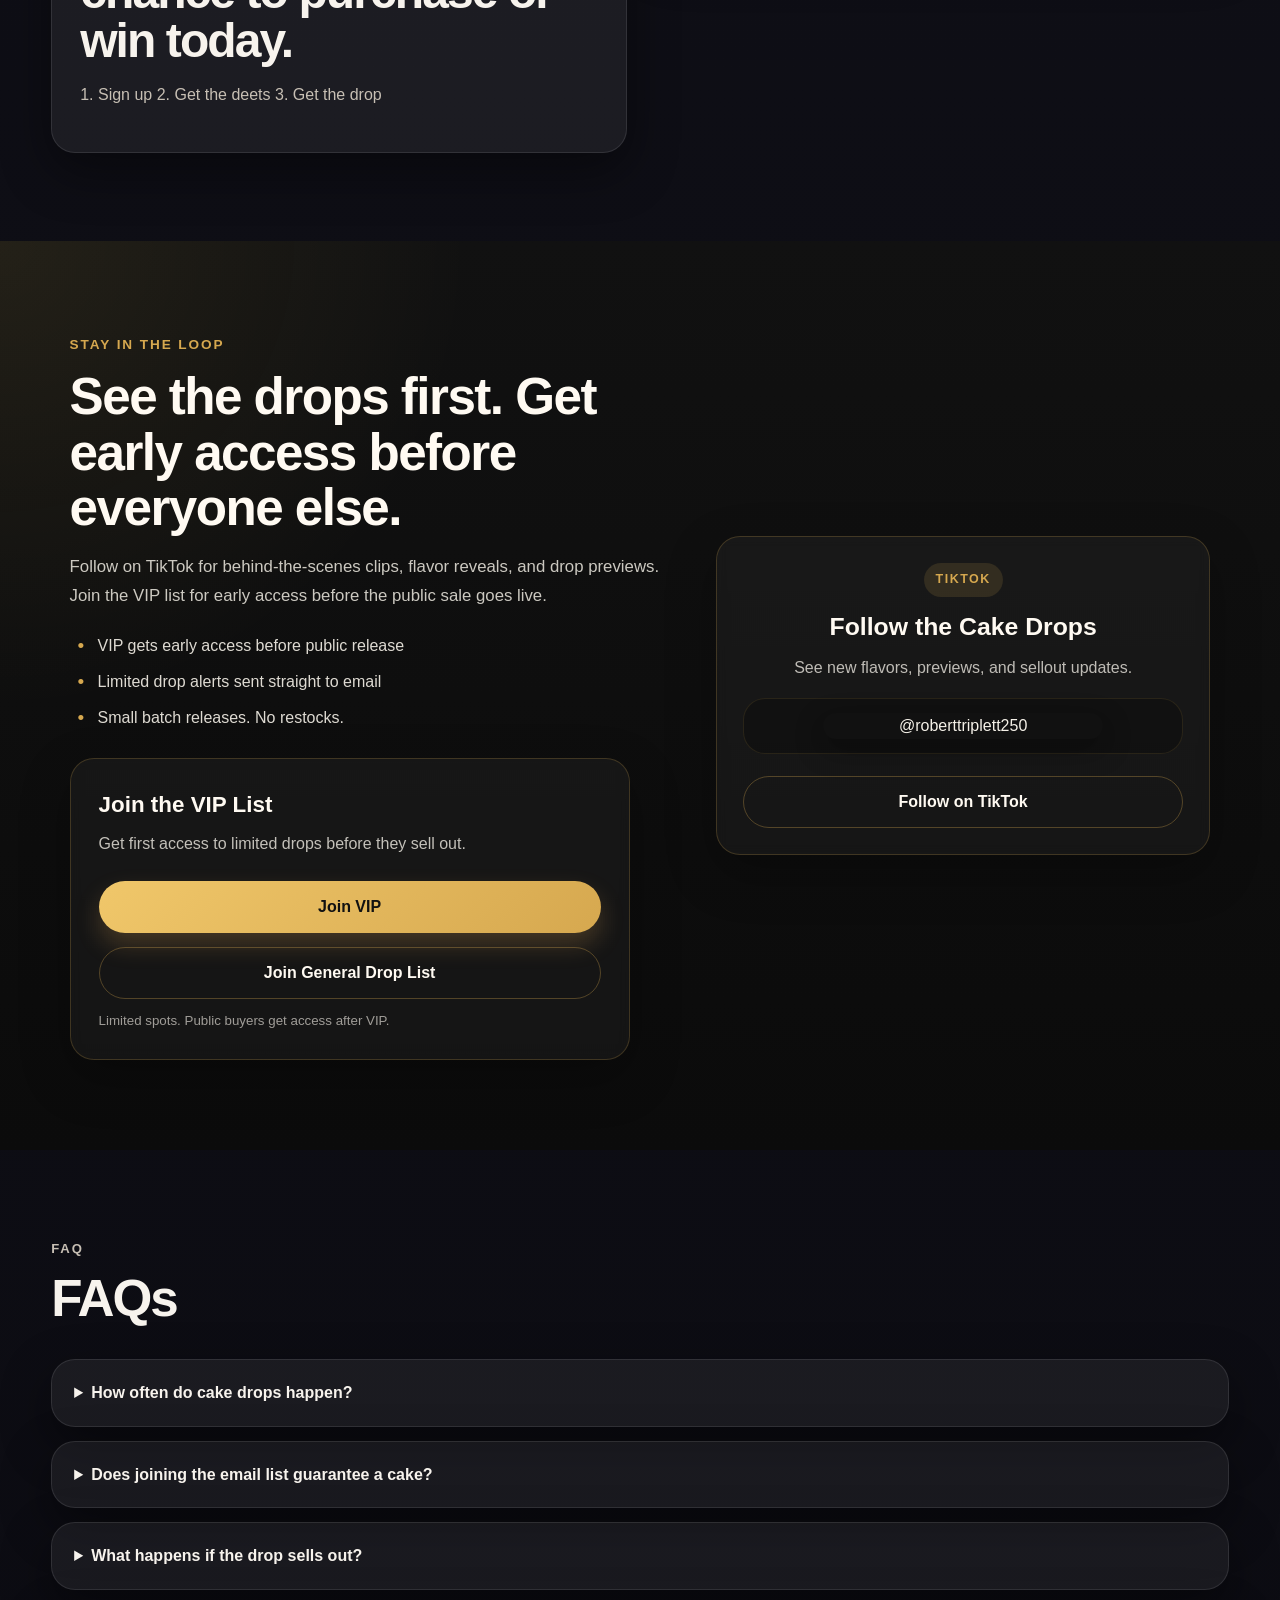
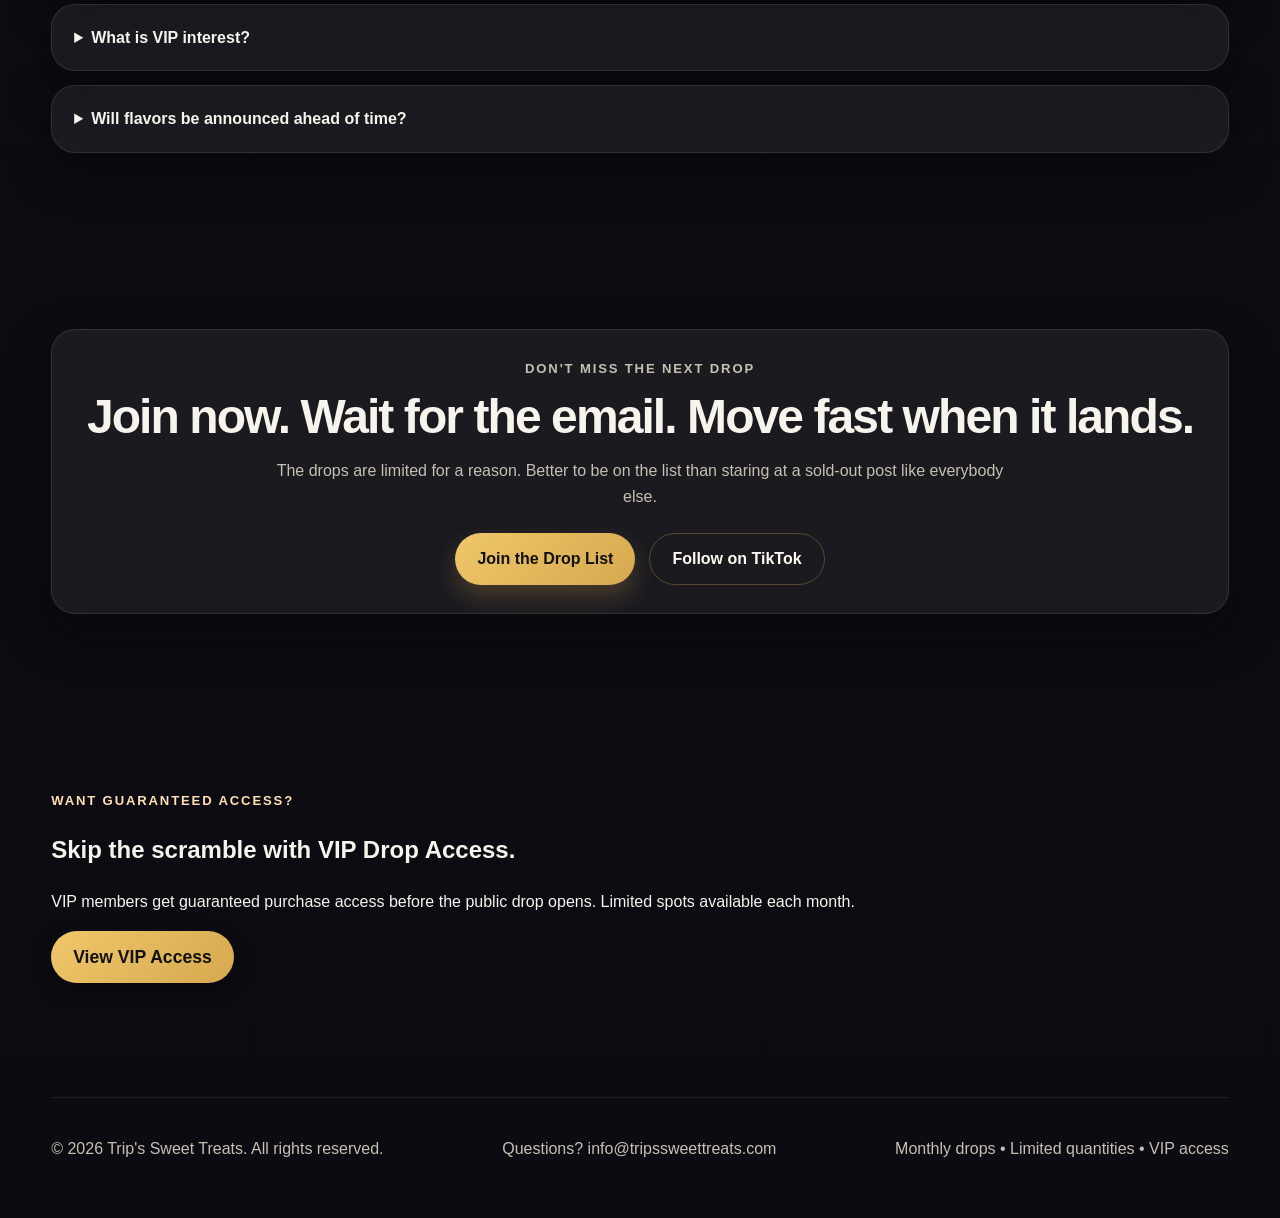
==== commit 7be5f523: "Update index.html" ====
--- a/index.html
+++ b/index.html
@@ -10,14 +10,14 @@
   <link rel="stylesheet" href="style.css" />
 
   <!-- MailerLite Universal -->
-<script>
+  <script>
     (function(w,d,e,u,f,l,n){w[f]=w[f]||function(){(w[f].q=w[f].q||[])
     .push(arguments);},l=d.createElement(e),l.async=1,l.src=u,
     n=d.getElementsByTagName(e)[0],n.parentNode.insertBefore(l,n);})
     (window,document,'script','https://assets.mailerlite.com/js/universal.js','ml');
     ml('account', '2236682');
-</script>
-<!-- End MailerLite Universal -->
+  </script>
+  <!-- End MailerLite Universal -->
 </head>
 <body>
 
@@ -34,7 +34,11 @@
       <nav class="main-nav">
         <a href="#how-it-works">How It Works</a>
         <a href="#featured-drops">Drops</a>
-        <<a class="ml-onclick-form" href="javascript:void(0)" onclick="ml('show', '2TtHjL', true)">Join</a>
+        <a
+          href="javascript:void(0)"
+          class="ml-onclick-form"
+          onclick="ml('show', 'XTBykF', true)"
+        >Join</a>
         <a href="#faq">FAQ</a>
       </nav>
     </div>
@@ -55,10 +59,19 @@
           </p>
 
           <div class="hero-actions">
-            <a class="ml-onclick-form" href="javascript:void(0)" class="btn btn-primary" onclick="ml('show', '2TtHjL', true)">Join the Drop List</a> 
+            <a
+              href="javascript:void(0)"
+              class="btn btn-primary ml-onclick-form"
+              onclick="ml('show', 'XTBykF', true)"
+            >Join the Drop List</a>
+
             <a href="#featured-drops" class="btn btn-secondary">View Past Drops</a>
-            <a href="javascript:void(0)" 
-             class="vip-btn ml-onclick-form"onclick="ml('show', 'tnzaLd', true)">Unlock VIP Access</a>
+
+            <a
+              href="javascript:void(0)"
+              class="btn btn-secondary vip-btn ml-onclick-form"
+              onclick="ml('show', 'tnzaLd', true)"
+            >Unlock VIP Access</a>
           </div>
 
           <div class="hero-badges">
@@ -71,10 +84,10 @@
         <div class="hero-visual">
           <div class="hero-logo-card">
             <img
-               src="images/trips-sweet-treats-logo-dark.webp"
-               alt="Trip's Sweet Treats"
-               class="hero-logo"
-           />
+              src="images/trips-sweet-treats-logo-dark.webp"
+              alt="Trip's Sweet Treats"
+              class="hero-logo"
+            />
           </div>
         </div>
 
@@ -113,41 +126,45 @@
           </div>
         </div>
       </div>
-
-
- <section class="next-drop section" id="next-drop">
-  <div class="container next-drop-grid">
-    <div class="next-drop-image">
-      <img
-        src="images/lemon-blueberry-pound-cake.webp"
-        alt="Old Fashioned Lemon Blueberry Pound Cake"
-        class="next-drop-photo"
-      />
-    </div>
-
-    <div class="next-drop-copy">
-      <p class="eyebrow">Current Drop</p>
-      <h2>Old Fashioned Lemon Blueberry Pound Cake</h2>
-      <p class="next-drop-subtext">
-        Bright lemon flavor, blueberries baked all through the cake, and a classic spring feel.
-        Limited monthly release.
-      </p>
-
-      <div class="next-drop-actions">
-        <a href="drop.html" class="btn btn-primary">View This Drop</a>
-        <a href="javascript:void(0)"class="vip-btn ml-onclick-form"onclick="ml('show', 'tnzaLd', true)">Unlock VIP Access</a>
-      </div>
-    </div>
-  </div>
- </section>
-    
+    </section>
+
+    <section class="next-drop section" id="next-drop">
+      <div class="container next-drop-grid">
+        <div class="next-drop-image">
+          <img
+            src="images/lemon-blueberry-pound-cake.webp"
+            alt="Old Fashioned Lemon Blueberry Pound Cake"
+            class="next-drop-photo"
+          />
+        </div>
+
+        <div class="next-drop-copy">
+          <p class="eyebrow">Current Drop</p>
+          <h2>Old Fashioned Lemon Blueberry Pound Cake</h2>
+          <p class="next-drop-subtext">
+            Bright lemon flavor, blueberries baked all through the cake, and a classic spring feel.
+            Limited monthly release.
+          </p>
+
+          <div class="next-drop-actions">
+            <a href="drop.html" class="btn btn-primary">View This Drop</a>
+            <a
+              href="javascript:void(0)"
+              class="btn btn-secondary vip-btn ml-onclick-form"
+              onclick="ml('show', 'tnzaLd', true)"
+            >Unlock VIP Access</a>
+          </div>
+        </div>
+      </div>
+    </section>
+
     <section class="how-it-works section" id="how-it-works">
       <div class="container">
         <div class="section-heading">
           <p class="eyebrow">How It Works</p>
           <h2>Sign up.</h2>
           <p>
-            Get your chance at a monthly flavor drop! LIMITED VIP ACCESS, or take your chance and sign up for the standard monthly drop. Spaces are limited!
+            Get your chance at a monthly flavor drop. Limited VIP access, or take your chance and sign up for the standard monthly drop. Spaces are limited.
           </p>
         </div>
 
@@ -156,7 +173,7 @@
             <div class="step-number">01</div>
             <h3>Join the list</h3>
             <p>
-              Once the date drops, be ready! Once the payment link hits everyones inbox, the sale is on and it's every man for himself ...
+              Once the date drops, be ready. Once the payment link hits everyone's inbox, the sale is on and it's every man for himself...
             </p>
           </article>
 
@@ -164,8 +181,7 @@
             <div class="step-number">02</div>
             <h3>Get the drop alert</h3>
             <p>
-              Before the monthly release, selected subscribers and VIP buyers
-              get the order link.
+              Before the monthly release, selected subscribers and VIP buyers get the order link.
             </p>
           </article>
 
@@ -180,14 +196,14 @@
         </div>
       </div>
     </section>
-    
+
     <section class="featured-drops section" id="featured-drops">
       <div class="container">
         <div class="section-heading">
           <p class="eyebrow">Featured Drops</p>
           <h2>Past and future favorites</h2>
           <p>
-            These are the kind of drops you don't WANNA MISS!!
+            These are the kind of drops you don't wanna miss.
           </p>
         </div>
 
@@ -202,7 +218,7 @@
                   <img
                     src="images/peach-cobbler-pound-cake.webp"
                     alt="Peach Cobbler Pound Cake"
-                    loading="lazy"              
+                    loading="lazy"
                   />
                 </div>
                 <div class="cake-copy">
@@ -238,7 +254,7 @@
                   <img
                     src="images/apple-caramel-pound-cake.webp"
                     alt="Apple Caramel Pound Cake"
-                    loading="lazy" 
+                    loading="lazy"
                   />
                 </div>
                 <div class="cake-copy">
@@ -246,7 +262,7 @@
                   <h3>Apple Caramel Pound Cake</h3>
                   <p>
                     Deep caramel, soft apple topping, and old-school comfort dressed up
-                    like it knows it tastes better 
+                    like it knows it tastes better.
                   </p>
                 </div>
               </article>
@@ -290,8 +306,8 @@
           <h2>Get the email before the chaos starts.</h2>
           <p>
             Subscribers get early drop news, flavor reveals, and first shot at new releases.
-            VIPs get priority access. Everyone else gets to watch from the sideline... Don't let it be U...”
-            <a href="javascript:void(0)"class="vip-btn ml-onclick-form"onclick="ml('show', 'tnzaLd', true)">Unlock VIP Access</a>
+            VIPs get priority access. Everyone else gets to watch from the sideline.
+            Don’t let it be you.
           </p>
 
           <div class="join-points">
@@ -301,7 +317,7 @@
             </div>
             <div class="join-point">
               <strong>VIP interest option</strong>
-              <p>Signal that you want a reserved shot at this months cake drops.</p>
+              <p>Signal that you want a reserved shot at this month’s cake drops.</p>
             </div>
             <div class="join-point">
               <strong>Exclusive flavor updates</strong>
@@ -311,30 +327,26 @@
         </div>
 
         <div class="join-form-card">
-          <form action="https://formsubmit.co/info@tripssweettreats.com" method="POST" class="drop-form">
-            <input type="hidden" name="_subject" value="Trip's Sweet Treats Drop Signup" />
-            <input type="hidden" name="_captcha" value="false" />
-            <input type="hidden" name="_template" value="table" />
-            <input type="hidden" name="_next" value="https://tripssweettreats.com/thank-you.html" />
-            <input type="hidden" name="_url" value="https://tripssweettreats.com/" />
-            <input type="hidden" name="_next" value="https://tripssweettreats.com/thank-you.html">
-            
-            <label for="name">Name</label>
-            <input id="name" type="text" name="name" placeholder="Your name" required />
-
-            <label for="email">Email</label>
-            <input id="email" type="email" name="email" placeholder="you@example.com" required />
-
-            <label for="phone">Phone (optional)</label>
-            <input id="phone" type="tel" name="phone" placeholder="Phone number" />
-            <a href="javascript:void(0)"class="vip-btn ml-onclick-form"onclick="ml('show', 'tnzaLd', true)">Unlock VIP Access</a>
-            <label class="checkbox-wrap">
-              <input type="checkbox" name="opt_in" value="Yes" required />
-              <span>I want monthly cake drop alerts and release updates.</span>
-            </label>
-
-            <button type="submit" class="btn btn-primary btn-full">Join the List</button>
-          </form>
+          <div class="drop-form">
+            <h3>Choose Your Access</h3>
+            <p>
+              Pick standard drop alerts or go VIP and try to beat the stampede.
+            </p>
+
+            <div style="display: flex; flex-direction: column; gap: 14px; margin-top: 20px;">
+              <a
+                href="javascript:void(0)"
+                class="btn btn-primary btn-full ml-onclick-form"
+                onclick="ml('show', 'XTBykF', true)"
+              >Join the Drop List</a>
+
+              <a
+                href="javascript:void(0)"
+                class="btn btn-secondary btn-full vip-btn ml-onclick-form"
+                onclick="ml('show', 'tnzaLd', true)"
+              >Unlock VIP Access</a>
+            </div>
+          </div>
         </div>
 
       </div>
@@ -343,95 +355,95 @@
     <section class="social-proof section">
       <div class="container proof-grid">
         <div class="proof-card">
-          <p class="eyebrow">Watch your inbox for OTHER chances-Pop ups, surprise cake reveals throughout the month including LIMITED FLAVORS, for sell BY THE SLICE, OR contests open to VIPs ONLY!!</p>
-          <h2>Good Cake is HARD TO FIND! Sign up for your chance to purchase/win TODAY!</h2>
+          <p class="eyebrow">Watch your inbox for other chances—pop-ups, surprise cake reveals throughout the month, limited flavors, by-the-slice offers, or contests open to VIPs only.</p>
+          <h2>Good cake is hard to find. Sign up for your chance to purchase or win today.</h2>
           <p>
-            1. SIGN-UP 2. GET THE DEETS 3. GET THE DROP!
+            1. Sign up 2. Get the deets 3. Get the drop
           </p>
         </div>
 
         <div class="proof-card">
           <ul class="proof-list">
-            <li>Limited drops </li>
-            <li>Limited Lists</li>
-            <li>Be sure to check out The official Drop Tok</li>
-            <li>VIP access gets the Deets to the Drop FIRST</li>
+            <li>Limited drops</li>
+            <li>Limited lists</li>
+            <li>Be sure to check out the official Drop Tok</li>
+            <li>VIP access gets the deets to the drop first</li>
           </ul>
         </div>
       </div>
     </section>
 
     <section class="social-proof-signup" id="follow-join">
-  <div class="container social-proof-grid">
-
-    <div class="social-copy">
-      <p class="eyebrow">Stay in the loop</p>
-      <h2>See the Drops First. Get Early Access Before Everyone Else.</h2>
-      <p class="social-subtext">
-        Follow on TikTok for behind-the-scenes clips, flavor reveals, and drop previews.
-        Join the VIP list for early access before the public sale goes live.
-      </p>
-
-      <ul class="social-benefits">
-        <li>VIP gets early access before public release</li>
-        <li>Limited drop alerts sent straight to email</li>
-        <li>Small batch releases. No restocks.</li>
-      </ul>
-
-      <form class="vip-signup-card" action="https://assets.mailerlite.com/jsonp/2236682/forms/FORM_ID/subscribe" method="post" target="_blank">
-        <h3>Join the VIP List</h3>
-        <p>Get first access to limited drops before they sell out.</p>
-
-        <div class="vip-form-row">
-          <input type="text" name="fields[name]" placeholder="First Name" required>
-        </div>
-
-        <div class="vip-form-row">
-          <input type="email" name="fields[email]" placeholder="Email Address" required>
-        </div>
-
-        <button type="submit" class="btn btn-primary vip-submit">
-          Join VIP
-        </button>
-
-        <small class="vip-note">
-          Limited spots. Public buyers get access after VIP.
-        </small>
-      </form>
-    </div>
-
-    <div class="social-media-card">
-      <div class="social-card-top">
-        <span class="social-badge">TikTok</span>
-        <h3>Follow the Cake Drops</h3>
-        <p>See new flavors, previews, and sellout updates.</p>
-      </div>
-
-      <div class="tiktok-shell">
-        <blockquote
-          class="tiktok-embed"
-          cite="https://www.tiktok.com/@roberttriplett250"
-          data-unique-id="roberttriplett250"
-          data-embed-type="creator">
-          <section>
-            <a target="_blank" href="https://www.tiktok.com/@roberttriplett250?refer=creator_embed">
-              @roberttriplett250
-            </a>
-          </section>
-        </blockquote>
-      </div>
-
-      <a href="https://www.tiktok.com/@roberttriplett250" target="_blank" class="btn btn-secondary social-follow-btn">
-        Follow on TikTok
-      </a>
-    </div>
-
-  </div>
-</section>
-
-<script async src="https://www.tiktok.com/embed.js"></script>
-
-      
+      <div class="container social-proof-grid">
+
+        <div class="social-copy">
+          <p class="eyebrow">Stay in the loop</p>
+          <h2>See the drops first. Get early access before everyone else.</h2>
+          <p class="social-subtext">
+            Follow on TikTok for behind-the-scenes clips, flavor reveals, and drop previews.
+            Join the VIP list for early access before the public sale goes live.
+          </p>
+
+          <ul class="social-benefits">
+            <li>VIP gets early access before public release</li>
+            <li>Limited drop alerts sent straight to email</li>
+            <li>Small batch releases. No restocks.</li>
+          </ul>
+
+          <div class="vip-signup-card">
+            <h3>Join the VIP List</h3>
+            <p>Get first access to limited drops before they sell out.</p>
+
+            <div style="display: flex; flex-direction: column; gap: 14px; margin-top: 20px;">
+              <a
+                href="javascript:void(0)"
+                class="btn btn-primary vip-submit ml-onclick-form"
+                onclick="ml('show', 'tnzaLd', true)"
+              >Join VIP</a>
+
+              <a
+                href="javascript:void(0)"
+                class="btn btn-secondary ml-onclick-form"
+                onclick="ml('show', 'XTBykF', true)"
+              >Join General Drop List</a>
+            </div>
+
+            <small class="vip-note">
+              Limited spots. Public buyers get access after VIP.
+            </small>
+          </div>
+        </div>
+
+        <div class="social-media-card">
+          <div class="social-card-top">
+            <span class="social-badge">TikTok</span>
+            <h3>Follow the Cake Drops</h3>
+            <p>See new flavors, previews, and sellout updates.</p>
+          </div>
+
+          <div class="tiktok-shell">
+            <blockquote
+              class="tiktok-embed"
+              cite="https://www.tiktok.com/@roberttriplett250"
+              data-unique-id="roberttriplett250"
+              data-embed-type="creator">
+              <section>
+                <a target="_blank" href="https://www.tiktok.com/@roberttriplett250?refer=creator_embed">
+                  @roberttriplett250
+                </a>
+              </section>
+            </blockquote>
+          </div>
+
+          <a href="https://www.tiktok.com/@roberttriplett250" target="_blank" class="btn btn-secondary social-follow-btn">
+            Follow on TikTok
+          </a>
+        </div>
+
+      </div>
+    </section>
+
+    <script async src="https://www.tiktok.com/embed.js"></script>
 
     <section class="faq section" id="faq">
       <div class="container">
@@ -479,25 +491,34 @@
         </p>
 
         <div class="final-actions">
-          <a href="#join-drop" class="btn btn-primary">Join the Drop List</a>
+          <a
+            href="javascript:void(0)"
+            class="btn btn-primary ml-onclick-form"
+            onclick="ml('show', 'XTBykF', true)"
+          >Join the Drop List</a>
+
           <a href="https://www.tiktok.com/@roberttriplett250" target="_blank" rel="noopener" class="btn btn-secondary">Follow on TikTok</a>
         </div>
       </div>
     </section>
 
     <section class="vip-teaser section">
-  <div class="container">
-    <div class="vip-teaser-box">
-      <p class="eyebrow">Want Guaranteed Access?</p>
-      <h2>Skip the scramble with VIP Drop Access.</h2>
-      <p>
-        VIP members get guaranteed purchase access before the public drop opens.
-        Limited spots available each month.
-      </p>
-       <a href="javascript:void(0)"class="vip-btn ml-onclick-form"onclick="ml('show', 'tnzaLd', true)">Unlock VIP Access</a> View VIP Access</a>
-    </div>
-  </div>
-</section>
+      <div class="container">
+        <div class="vip-teaser-box">
+          <p class="eyebrow">Want Guaranteed Access?</p>
+          <h2>Skip the scramble with VIP Drop Access.</h2>
+          <p>
+            VIP members get guaranteed purchase access before the public drop opens.
+            Limited spots available each month.
+          </p>
+          <a
+            href="javascript:void(0)"
+            class="btn btn-primary vip-btn ml-onclick-form"
+            onclick="ml('show', 'tnzaLd', true)"
+          >View VIP Access</a>
+        </div>
+      </div>
+    </section>
   </main>
 
   <footer class="site-footer">
